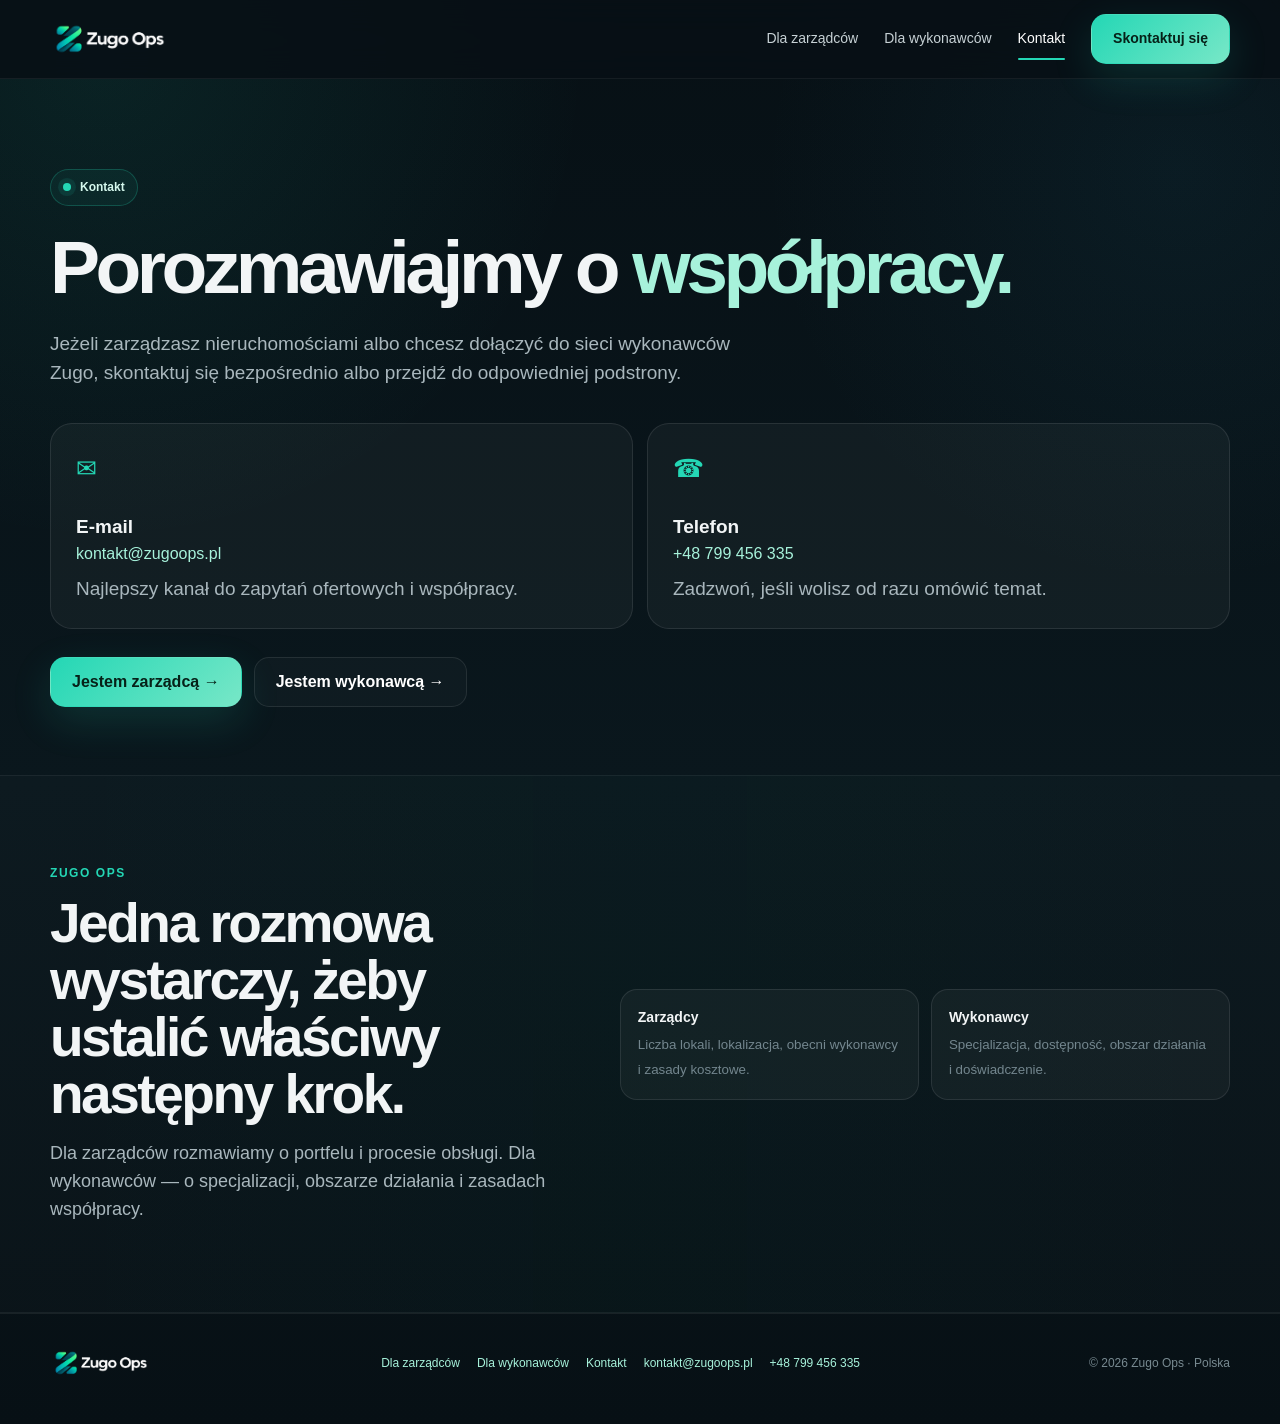
==== kontakt/index.html @ 2ab91151 "zmiana finalna yes" ====
<!doctype html><html lang="pl"><head><meta charset="utf-8"><meta name="viewport" content="width=device-width,initial-scale=1">
<title>Kontakt — Zugo Ops</title><meta name="description" content="Skontaktuj się z Zugo Ops: kontakt@zugoops.pl, +48 799 456 335."><meta name="theme-color" content="#071015"><link rel="canonical" href="https://zugoops.pl/kontakt/"><link rel="stylesheet" href="/styles.css"><link rel="icon" type="image/png" sizes="64x64" href="/favicon-64.png"><link rel="apple-touch-icon" href="/favicon.png"></head><body><nav class="nav"><div class="wrap navin"><a href="/"><img class="logo" src="/zugo-logo.png" alt="Zugo Ops"></a><div class="links"><a class="" href="/zarzadcy/">Dla zarządców</a><a class="" href="/wykonawcy/">Dla wykonawców</a><a class="active" href="/kontakt/">Kontakt</a><a class="btn primary" href="/kontakt/">Skontaktuj się</a></div></div></nav>
<header class="hero"><div class="wrap"><div class="eyebrow">Kontakt</div><h1>Porozmawiajmy o <span class="accent">współpracy.</span></h1><p>Jeżeli zarządzasz nieruchomościami albo chcesz dołączyć do sieci wykonawców Zugo, skontaktuj się bezpośrednio albo przejdź do odpowiedniej podstrony.</p><div class="contactCards"><div class="contactCard"><div class="icon">✉</div><b>E-mail</b><a href="mailto:kontakt@zugoops.pl">kontakt@zugoops.pl</a><p>Najlepszy kanał do zapytań ofertowych i współpracy.</p></div><div class="contactCard"><div class="icon">☎</div><b>Telefon</b><a href="tel:+48799456335">+48 799 456 335</a><p>Zadzwoń, jeśli wolisz od razu omówić temat.</p></div></div><div class="actions"><a class="btn primary" href="/zarzadcy/">Jestem zarządcą →</a><a class="btn secondary" href="/wykonawcy/">Jestem wykonawcą →</a></div></div></header>
<section class="band"><div class="wrap promise"><div><div class="kicker">Zugo Ops</div><h2>Jedna rozmowa wystarczy, żeby ustalić właściwy następny krok.</h2><p class="lead">Dla zarządców rozmawiamy o portfelu i procesie obsługi. Dla wykonawców — o specjalizacji, obszarze działania i zasadach współpracy.</p></div><div class="promiseGrid"><div class="promiseItem"><b>Zarządcy</b><small>Liczba lokali, lokalizacja, obecni wykonawcy i zasady kosztowe.</small></div><div class="promiseItem"><b>Wykonawcy</b><small>Specjalizacja, dostępność, obszar działania i doświadczenie.</small></div></div></div></section>
<footer><div class="wrap foot"><img class="footLogo" src="/zugo-logo.png" alt="Zugo Ops"><div class="footlinks"><a href="/zarzadcy/">Dla zarządców</a><a href="/wykonawcy/">Dla wykonawców</a><a href="/kontakt/">Kontakt</a><a href="mailto:kontakt@zugoops.pl">kontakt@zugoops.pl</a><a href="tel:+48799456335">+48 799 456 335</a></div><span>© 2026 Zugo Ops · Polska</span></div></footer></body></html>
---- styles.css ----
:root{
  --bg:#071015;--bg2:#0a171d;--surface:#0f222b;--surface2:#0b181e;
  --text:#f2f5f6;--muted:#a9b7bd;--dim:#73868e;
  --mint:#24d7b5;--mint2:#a7f2db;--red:#ff6b63;
  --line:rgba(255,255,255,.095);--lineMint:rgba(36,215,181,.24);
  --card:rgba(255,255,255,.038);--max:1180px;
}
*{box-sizing:border-box}html{scroll-behavior:smooth}body{margin:0;font-family:Inter,ui-sans-serif,-apple-system,BlinkMacSystemFont,"Segoe UI",sans-serif;background:
radial-gradient(circle at 8% 4%,rgba(36,215,181,.09),transparent 27%),
radial-gradient(circle at 92% 12%,rgba(35,118,148,.10),transparent 24%),
linear-gradient(180deg,var(--bg),var(--bg2) 55%,var(--bg));color:var(--text);line-height:1.55;-webkit-font-smoothing:antialiased}
a{color:inherit;text-decoration:none}img{max-width:100%;display:block}.wrap{width:min(calc(100% - 40px),var(--max));margin:auto}
.nav{position:sticky;top:0;z-index:50;border-bottom:1px solid rgba(255,255,255,.06);background:rgba(7,16,21,.86);backdrop-filter:blur(16px)}
.navin{height:78px;display:flex;align-items:center;justify-content:space-between;gap:24px}.logo{height:40px;width:auto}.links{display:flex;gap:26px;align-items:center;font-size:14px;color:#c7d1d5}.links a:hover,.links a.active{color:#fff}.links .active{position:relative}.links .active:after{content:"";position:absolute;left:0;right:0;bottom:-10px;height:2px;background:var(--mint);border-radius:2px}
.btn{display:inline-flex;align-items:center;justify-content:center;gap:8px;min-height:50px;padding:0 21px;border-radius:15px;border:1px solid transparent;font-weight:800;transition:.18s ease}.btn:hover{transform:translateY(-1px)}.primary{background:linear-gradient(135deg,var(--mint),#77e7c7);color:#062118;box-shadow:0 14px 40px rgba(36,215,181,.15)}.secondary{background:rgba(255,255,255,.025);border-color:var(--line);color:#fff}
.hero{padding:90px 0 68px}.heroGrid{display:grid;grid-template-columns:1.02fr .98fr;gap:58px;align-items:center}
.eyebrow{display:inline-flex;align-items:center;gap:9px;padding:8px 12px;border:1px solid var(--lineMint);background:rgba(36,215,181,.055);border-radius:999px;color:#d4f7ec;font-size:12px;font-weight:850;margin-bottom:24px}.eyebrow:before{content:"";width:8px;height:8px;border-radius:50%;background:var(--mint);box-shadow:0 0 0 5px rgba(36,215,181,.10)}
h1{font-size:clamp(48px,6vw,75px);line-height:.99;letter-spacing:-.06em;margin:0;font-weight:850}.accent{color:var(--mint2)}.hero p{font-size:19px;color:var(--muted);max-width:690px;margin:25px 0 0}.actions{display:flex;gap:12px;flex-wrap:wrap;margin-top:28px}.micro{display:flex;gap:18px;flex-wrap:wrap;margin-top:19px;font-size:12px;color:#84969d}.micro span:before{content:"✓";color:var(--mint);font-weight:900;margin-right:7px}
.heroVisual{position:relative;padding:14px;border:1px solid var(--lineMint);background:linear-gradient(180deg,rgba(36,215,181,.055),rgba(255,255,255,.02));border-radius:30px;box-shadow:0 30px 85px rgba(0,0,0,.28);overflow:hidden}.heroVisual img{width:100%;aspect-ratio:16/8.6;object-fit:cover;object-position:center;border-radius:21px}.heroVisual:before{content:"";position:absolute;inset:0;background:linear-gradient(90deg,rgba(7,16,21,.30),transparent 40%);pointer-events:none}
section{padding:88px 0}.kicker{text-transform:uppercase;letter-spacing:.13em;font-size:12px;font-weight:900;color:var(--mint);margin-bottom:12px}h2{font-size:clamp(36px,4.5vw,55px);line-height:1.04;letter-spacing:-.045em;margin:0;max-width:870px}.lead{font-size:18px;color:var(--muted);max-width:790px;margin:17px 0 0}
.strip{padding:0}.valueStrip{display:grid;grid-template-columns:repeat(4,1fr);gap:12px}.value{border:1px solid var(--line);background:var(--card);border-radius:18px;padding:18px}.value b{display:block;font-size:14px}.value small{color:var(--dim)}
.split{display:grid;grid-template-columns:1fr 1fr;gap:18px;margin-top:42px}.side{border:1px solid var(--line);background:var(--card);border-radius:25px;padding:29px;position:relative;overflow:hidden}.side.mint{border-color:var(--lineMint);background:linear-gradient(180deg,rgba(36,215,181,.07),rgba(255,255,255,.025))}.side:after{content:"";position:absolute;width:180px;height:180px;border:1px solid rgba(255,255,255,.035);border-radius:50%;right:-65px;bottom:-80px}.side h3{font-size:28px;line-height:1.08;letter-spacing:-.035em;margin:0 0 13px}.side p{color:var(--muted)}
.checks{display:grid;gap:11px;margin-top:22px;color:#d3dcdf}.checks div{display:flex;gap:10px}.checks div:before{content:"✓";color:var(--mint);font-weight:900}
.badges{display:flex;flex-wrap:wrap;gap:8px;margin-top:20px}.badge{font-size:11px;color:#b9c8cd;padding:7px 10px;border-radius:999px;border:1px solid var(--line);background:rgba(255,255,255,.025)}
.flow{display:grid;grid-template-columns:repeat(5,1fr);gap:12px;margin-top:42px}.step{border:1px solid var(--line);border-radius:20px;background:var(--card);padding:21px;min-height:185px;position:relative}.step:not(:last-child):after{content:"→";position:absolute;right:-19px;top:48%;z-index:2;color:var(--mint);font-size:18px}.num{width:35px;height:35px;border-radius:11px;display:grid;place-items:center;background:rgba(36,215,181,.09);border:1px solid rgba(36,215,181,.14);color:var(--mint);font-size:12px;font-weight:900}.step h3{font-size:17px;margin:27px 0 7px}.step p{font-size:13px;color:var(--muted);margin:0}
.band{border-top:1px solid rgba(255,255,255,.06);border-bottom:1px solid rgba(255,255,255,.06);background:linear-gradient(90deg,rgba(255,255,255,.012),rgba(36,215,181,.025),rgba(255,255,255,.012))}
.promise{display:grid;grid-template-columns:.92fr 1.08fr;gap:50px;align-items:center}.promiseGrid{display:grid;grid-template-columns:1fr 1fr;gap:12px}.promiseItem{border:1px solid var(--line);background:var(--card);padding:17px;border-radius:17px}.promiseItem b{display:block;font-size:14px;margin-bottom:4px}.promiseItem small{color:var(--dim)}
.ctaBox{border:1px solid var(--lineMint);border-radius:30px;background:radial-gradient(circle at 10% 0,rgba(36,215,181,.12),transparent 43%),var(--card);padding:44px}.ctaGrid{display:grid;grid-template-columns:.85fr 1.15fr;gap:45px;align-items:start}
.form{display:grid;grid-template-columns:1fr 1fr;gap:13px}.field{display:grid;gap:6px}.full{grid-column:1/-1}.field label{font-size:12px;font-weight:800;color:#cbd6da}.field input,.field select,.field textarea{width:100%;border:1px solid rgba(255,255,255,.11);background:#0b181e;color:var(--text);border-radius:13px;padding:13px 14px;font:inherit;outline:none}.field input,.field select{min-height:49px}.field textarea{min-height:108px;resize:vertical}.field input:focus,.field select:focus,.field textarea:focus{border-color:rgba(36,215,181,.55);box-shadow:0 0 0 3px rgba(36,215,181,.08)}.field input::placeholder,.field textarea::placeholder{color:#657a82}.hint{grid-column:1/-1;color:#70838b;font-size:10px}.formActions{grid-column:1/-1}.formActions button{cursor:pointer}
.contactCards{display:grid;grid-template-columns:1fr 1fr;gap:14px;margin-top:35px}.contactCard{border:1px solid var(--line);background:var(--card);border-radius:22px;padding:25px}.contactCard .icon{font-size:25px;color:var(--mint);margin-bottom:25px}.contactCard b{display:block;font-size:19px}.contactCard a{color:var(--mint2)}.contactCard p{color:var(--muted);margin:7px 0 0}
.faq{display:grid;gap:10px;margin-top:35px;max-width:900px}details{border:1px solid var(--line);border-radius:17px;background:var(--card);padding:18px 20px}summary{cursor:pointer;list-style:none;font-weight:800;display:flex;justify-content:space-between;gap:20px}summary::-webkit-details-marker{display:none}summary:after{content:"+";color:var(--mint);font-size:20px}details[open] summary:after{content:"−"}details p{color:var(--muted);margin:13px 0 0}
footer{border-top:1px solid rgba(255,255,255,.07);padding:32px 0 44px;color:#788a91;font-size:12px}.foot{display:flex;align-items:center;justify-content:space-between;gap:20px}.footLogo{height:34px}.footlinks{display:flex;gap:17px;flex-wrap:wrap}.foot a{color:#a7f2db}
@media(max-width:950px){.links>a:not(.btn){display:none}.heroGrid,.promise,.ctaGrid{grid-template-columns:1fr}.valueStrip{grid-template-columns:1fr 1fr}.flow{grid-template-columns:1fr 1fr}.step:after{display:none}}
@media(max-width:650px){.wrap{width:min(calc(100% - 28px),var(--max))}.navin{height:68px}.logo{height:34px}.nav .btn{min-height:42px;padding:0 13px;font-size:12px}.hero{padding-top:62px}h1{font-size:47px}.hero p,.lead{font-size:17px}section{padding:70px 0}.valueStrip,.split,.flow,.promiseGrid,.form,.contactCards{grid-template-columns:1fr}.full,.hint,.formActions{grid-column:1}.ctaBox{padding:29px 21px}.foot{flex-direction:column;align-items:flex-start}}
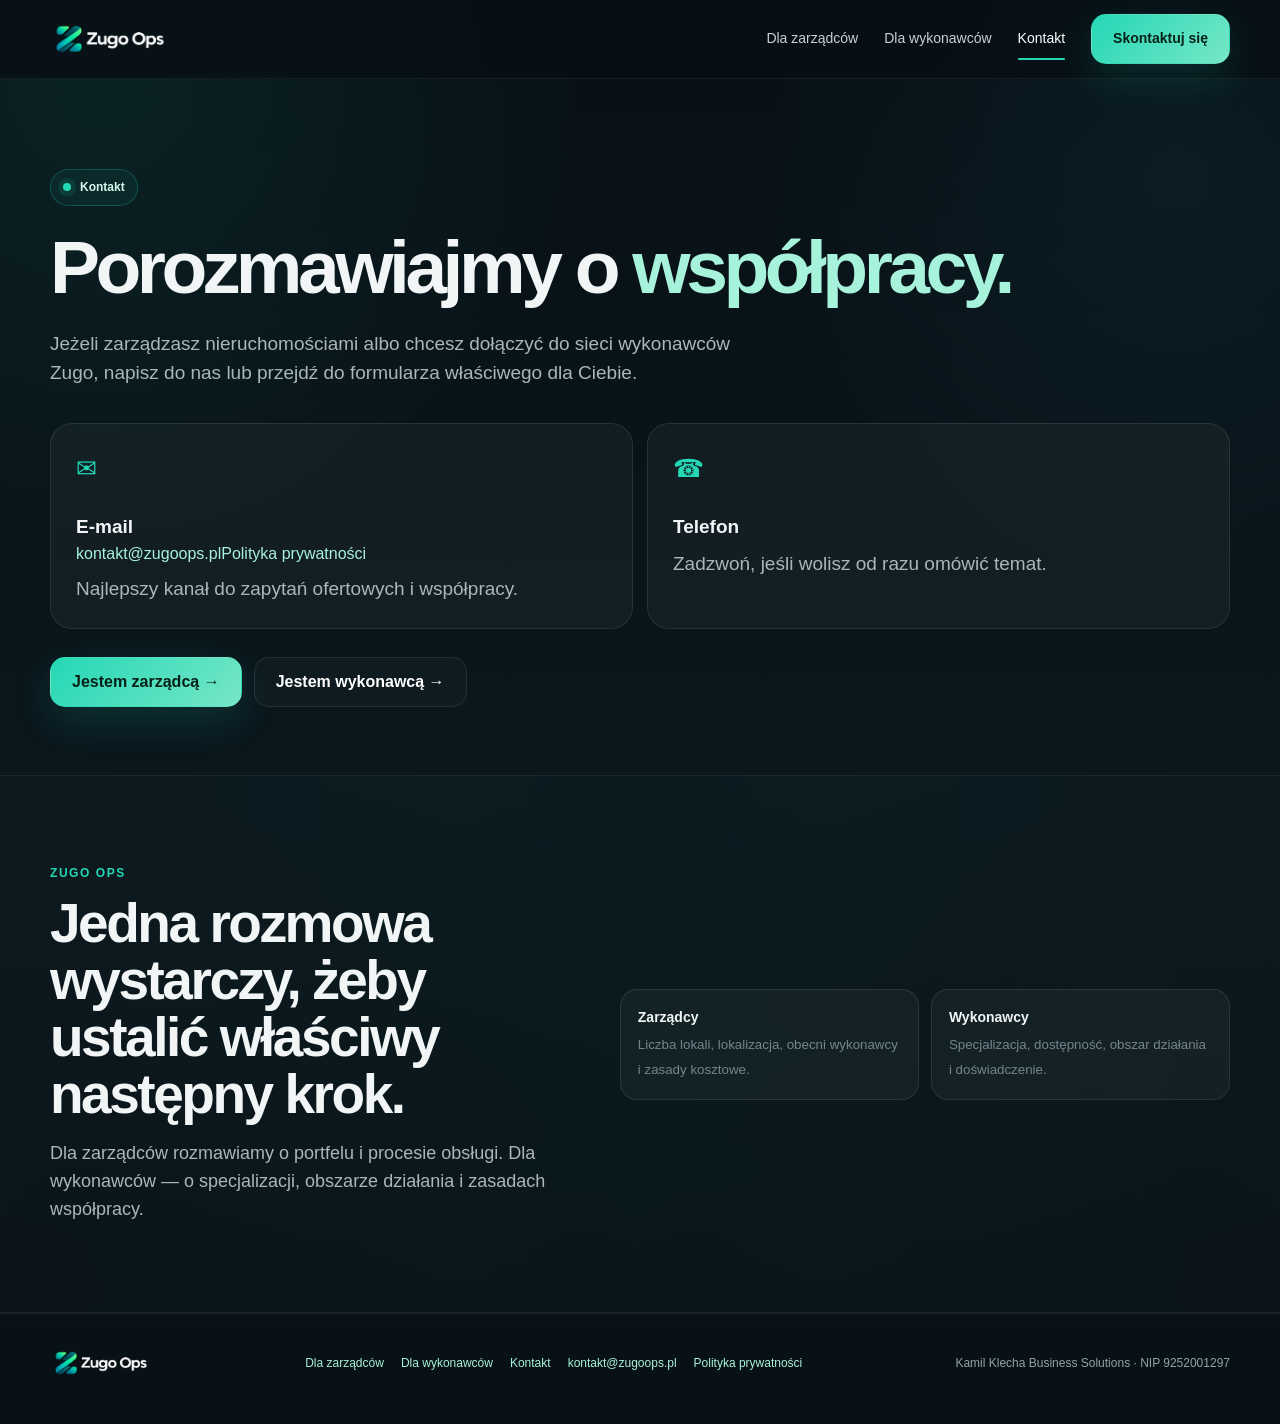
==== commit 24a3f8eb: "yeah" ====
--- a/kontakt/index.html
+++ b/kontakt/index.html
@@ -1,5 +1,5 @@
 <!doctype html><html lang="pl"><head><meta charset="utf-8"><meta name="viewport" content="width=device-width,initial-scale=1">
-<title>Kontakt — Zugo Ops</title><meta name="description" content="Skontaktuj się z Zugo Ops: kontakt@zugoops.pl, +48 799 456 335."><meta name="theme-color" content="#071015"><link rel="canonical" href="https://zugoops.pl/kontakt/"><link rel="stylesheet" href="/styles.css"><link rel="icon" type="image/png" sizes="64x64" href="/favicon-64.png"><link rel="apple-touch-icon" href="/favicon.png"></head><body><nav class="nav"><div class="wrap navin"><a href="/"><img class="logo" src="/zugo-logo.png" alt="Zugo Ops"></a><div class="links"><a class="" href="/zarzadcy/">Dla zarządców</a><a class="" href="/wykonawcy/">Dla wykonawców</a><a class="active" href="/kontakt/">Kontakt</a><a class="btn primary" href="/kontakt/">Skontaktuj się</a></div></div></nav>
-<header class="hero"><div class="wrap"><div class="eyebrow">Kontakt</div><h1>Porozmawiajmy o <span class="accent">współpracy.</span></h1><p>Jeżeli zarządzasz nieruchomościami albo chcesz dołączyć do sieci wykonawców Zugo, skontaktuj się bezpośrednio albo przejdź do odpowiedniej podstrony.</p><div class="contactCards"><div class="contactCard"><div class="icon">✉</div><b>E-mail</b><a href="mailto:kontakt@zugoops.pl">kontakt@zugoops.pl</a><p>Najlepszy kanał do zapytań ofertowych i współpracy.</p></div><div class="contactCard"><div class="icon">☎</div><b>Telefon</b><a href="tel:+48799456335">+48 799 456 335</a><p>Zadzwoń, jeśli wolisz od razu omówić temat.</p></div></div><div class="actions"><a class="btn primary" href="/zarzadcy/">Jestem zarządcą →</a><a class="btn secondary" href="/wykonawcy/">Jestem wykonawcą →</a></div></div></header>
+<title>Kontakt — Zugo Ops</title><meta name="description" content="Skontaktuj się z Zugo Ops: kontakt@zugoops.pl."><meta name="theme-color" content="#071015"><link rel="canonical" href="https://zugoops.pl/kontakt/"><link rel="stylesheet" href="/styles.css"><link rel="icon" type="image/png" sizes="64x64" href="/favicon-64.png"><link rel="apple-touch-icon" href="/favicon.png"></head><body><nav class="nav"><div class="wrap navin"><a href="/"><img class="logo" src="/zugo-logo.png" alt="Zugo Ops"></a><div class="links"><a class="" href="/zarzadcy/">Dla zarządców</a><a class="" href="/wykonawcy/">Dla wykonawców</a><a class="active" href="/kontakt/">Kontakt</a><a class="btn primary" href="/kontakt/">Skontaktuj się</a></div></div></nav>
+<header class="hero"><div class="wrap"><div class="eyebrow">Kontakt</div><h1>Porozmawiajmy o <span class="accent">współpracy.</span></h1><p>Jeżeli zarządzasz nieruchomościami albo chcesz dołączyć do sieci wykonawców Zugo, napisz do nas lub przejdź do formularza właściwego dla Ciebie.</p><div class="contactCards"><div class="contactCard"><div class="icon">✉</div><b>E-mail</b><a href="mailto:kontakt@zugoops.pl">kontakt@zugoops.pl</a><a href="/polityka-prywatnosci/">Polityka prywatności</a><p>Najlepszy kanał do zapytań ofertowych i współpracy.</p></div><div class="contactCard"><div class="icon">☎</div><b>Telefon</b><p>Zadzwoń, jeśli wolisz od razu omówić temat.</p></div></div><div class="actions"><a class="btn primary" href="/zarzadcy/">Jestem zarządcą →</a><a class="btn secondary" href="/wykonawcy/">Jestem wykonawcą →</a></div></div></header>
 <section class="band"><div class="wrap promise"><div><div class="kicker">Zugo Ops</div><h2>Jedna rozmowa wystarczy, żeby ustalić właściwy następny krok.</h2><p class="lead">Dla zarządców rozmawiamy o portfelu i procesie obsługi. Dla wykonawców — o specjalizacji, obszarze działania i zasadach współpracy.</p></div><div class="promiseGrid"><div class="promiseItem"><b>Zarządcy</b><small>Liczba lokali, lokalizacja, obecni wykonawcy i zasady kosztowe.</small></div><div class="promiseItem"><b>Wykonawcy</b><small>Specjalizacja, dostępność, obszar działania i doświadczenie.</small></div></div></div></section>
-<footer><div class="wrap foot"><img class="footLogo" src="/zugo-logo.png" alt="Zugo Ops"><div class="footlinks"><a href="/zarzadcy/">Dla zarządców</a><a href="/wykonawcy/">Dla wykonawców</a><a href="/kontakt/">Kontakt</a><a href="mailto:kontakt@zugoops.pl">kontakt@zugoops.pl</a><a href="tel:+48799456335">+48 799 456 335</a></div><span>© 2026 Zugo Ops · Polska</span></div></footer></body></html>+<footer><div class="wrap foot"><img class="footLogo" src="/zugo-logo.png" alt="Zugo Ops"><div class="footlinks"><a href="/zarzadcy/">Dla zarządców</a><a href="/wykonawcy/">Dla wykonawców</a><a href="/kontakt/">Kontakt</a><a href="mailto:kontakt@zugoops.pl">kontakt@zugoops.pl</a><a href="/polityka-prywatnosci/">Polityka prywatności</a></div><span class="companyLine">Kamil Klecha Business Solutions · NIP 9252001297</span></div></footer></body></html>
--- a/styles.css
+++ b/styles.css
@@ -33,3 +33,25 @@
 footer{border-top:1px solid rgba(255,255,255,.07);padding:32px 0 44px;color:#788a91;font-size:12px}.foot{display:flex;align-items:center;justify-content:space-between;gap:20px}.footLogo{height:34px}.footlinks{display:flex;gap:17px;flex-wrap:wrap}.foot a{color:#a7f2db}
 @media(max-width:950px){.links>a:not(.btn){display:none}.heroGrid,.promise,.ctaGrid{grid-template-columns:1fr}.valueStrip{grid-template-columns:1fr 1fr}.flow{grid-template-columns:1fr 1fr}.step:after{display:none}}
 @media(max-width:650px){.wrap{width:min(calc(100% - 28px),var(--max))}.navin{height:68px}.logo{height:34px}.nav .btn{min-height:42px;padding:0 13px;font-size:12px}.hero{padding-top:62px}h1{font-size:47px}.hero p,.lead{font-size:17px}section{padding:70px 0}.valueStrip,.split,.flow,.promiseGrid,.form,.contactCards{grid-template-columns:1fr}.full,.hint,.formActions{grid-column:1}.ctaBox{padding:29px 21px}.foot{flex-direction:column;align-items:flex-start}}
+
+
+/* Credibility V2 */
+.founderSection{padding-top:30px}
+.founderCard{display:grid;grid-template-columns:.72fr 1.28fr;gap:34px;align-items:center;border:1px solid var(--lineMint);background:radial-gradient(circle at 0 0,rgba(36,215,181,.11),transparent 42%),var(--card);border-radius:28px;padding:34px}
+.founderMark{min-height:250px;border-radius:22px;border:1px solid var(--line);background:linear-gradient(145deg,#0a181e,#102a31);display:grid;place-items:center;position:relative;overflow:hidden}
+.founderMark:before,.founderMark:after{content:"";position:absolute;border:1px solid rgba(36,215,181,.13);border-radius:50%}
+.founderMark:before{width:260px;height:260px}.founderMark:after{width:150px;height:150px}
+.founderInitial{width:88px;height:88px;border-radius:24px;background:linear-gradient(135deg,var(--mint),#71e6c7);display:grid;place-items:center;color:#05241b;font-size:34px;font-weight:950;position:relative;z-index:2;box-shadow:0 18px 45px rgba(36,215,181,.18)}
+.founderMeta{margin-top:22px}.founderMeta b{display:block;font-size:18px}.founderMeta small{color:var(--mint2)}
+.startGrid{display:grid;grid-template-columns:repeat(4,1fr);gap:13px;margin-top:40px}.startCard{padding:22px;border:1px solid var(--line);background:var(--card);border-radius:20px}.startCard .num{margin-bottom:28px}.startCard h3{font-size:17px;margin:0 0 7px}.startCard p{font-size:13px;color:var(--muted);margin:0}
+.deliverables{display:grid;grid-template-columns:repeat(2,1fr);gap:12px;margin-top:32px}.deliverable{padding:18px;border-radius:17px;border:1px solid var(--line);background:var(--card);display:flex;gap:13px}.deliverableIcon{flex:0 0 38px;height:38px;border-radius:11px;background:rgba(36,215,181,.09);border:1px solid rgba(36,215,181,.15);display:grid;place-items:center;color:var(--mint);font-weight:900}.deliverable b{display:block;font-size:14px}.deliverable small{color:var(--dim)}
+.ticketDemo{border:1px solid var(--lineMint);background:linear-gradient(180deg,rgba(36,215,181,.055),rgba(255,255,255,.02));border-radius:26px;padding:25px;box-shadow:0 28px 70px rgba(0,0,0,.22)}
+.ticketTop{display:flex;justify-content:space-between;gap:18px;align-items:flex-start;padding-bottom:17px;border-bottom:1px solid var(--line)}
+.ticketTop small{color:var(--dim)}.ticketTop b{font-size:18px}.ticketStatus{font-size:11px;padding:7px 10px;border-radius:999px;border:1px solid var(--lineMint);background:rgba(36,215,181,.08);color:var(--mint2);font-weight:850}
+.timeline{display:grid;gap:12px;margin-top:19px}.timelineRow{display:grid;grid-template-columns:30px 1fr auto;gap:10px;align-items:center;font-size:13px}.timelineIcon{width:30px;height:30px;border-radius:9px;display:grid;place-items:center;background:rgba(36,215,181,.09);color:var(--mint);font-weight:900}.timelineTime{color:var(--dim);font-size:11px}
+.ticketMetrics{display:grid;grid-template-columns:repeat(3,1fr);gap:9px;padding-top:17px;margin-top:18px;border-top:1px solid var(--line)}.ticketMetric{padding:12px;background:rgba(255,255,255,.03);border-radius:12px}.ticketMetric small{display:block;color:var(--dim);font-size:10px}.ticketMetric b{font-size:12px}
+.legalNotice{font-size:11px;color:var(--dim);margin-top:8px}.legalNotice a{color:var(--mint2);text-decoration:underline;text-underline-offset:2px}
+.legalPage{max-width:900px}.legalPage h2{font-size:28px;margin:38px 0 13px}.legalPage h3{font-size:18px;margin:28px 0 8px}.legalPage p,.legalPage li{color:var(--muted)}.legalPage ul{padding-left:20px}.legalPage strong{color:var(--text)}
+.companyLine{color:#91a3aa}
+@media(max-width:900px){.founderCard{grid-template-columns:1fr}.startGrid{grid-template-columns:1fr 1fr}}
+@media(max-width:650px){.founderCard{padding:24px}.startGrid,.deliverables,.ticketMetrics{grid-template-columns:1fr}}
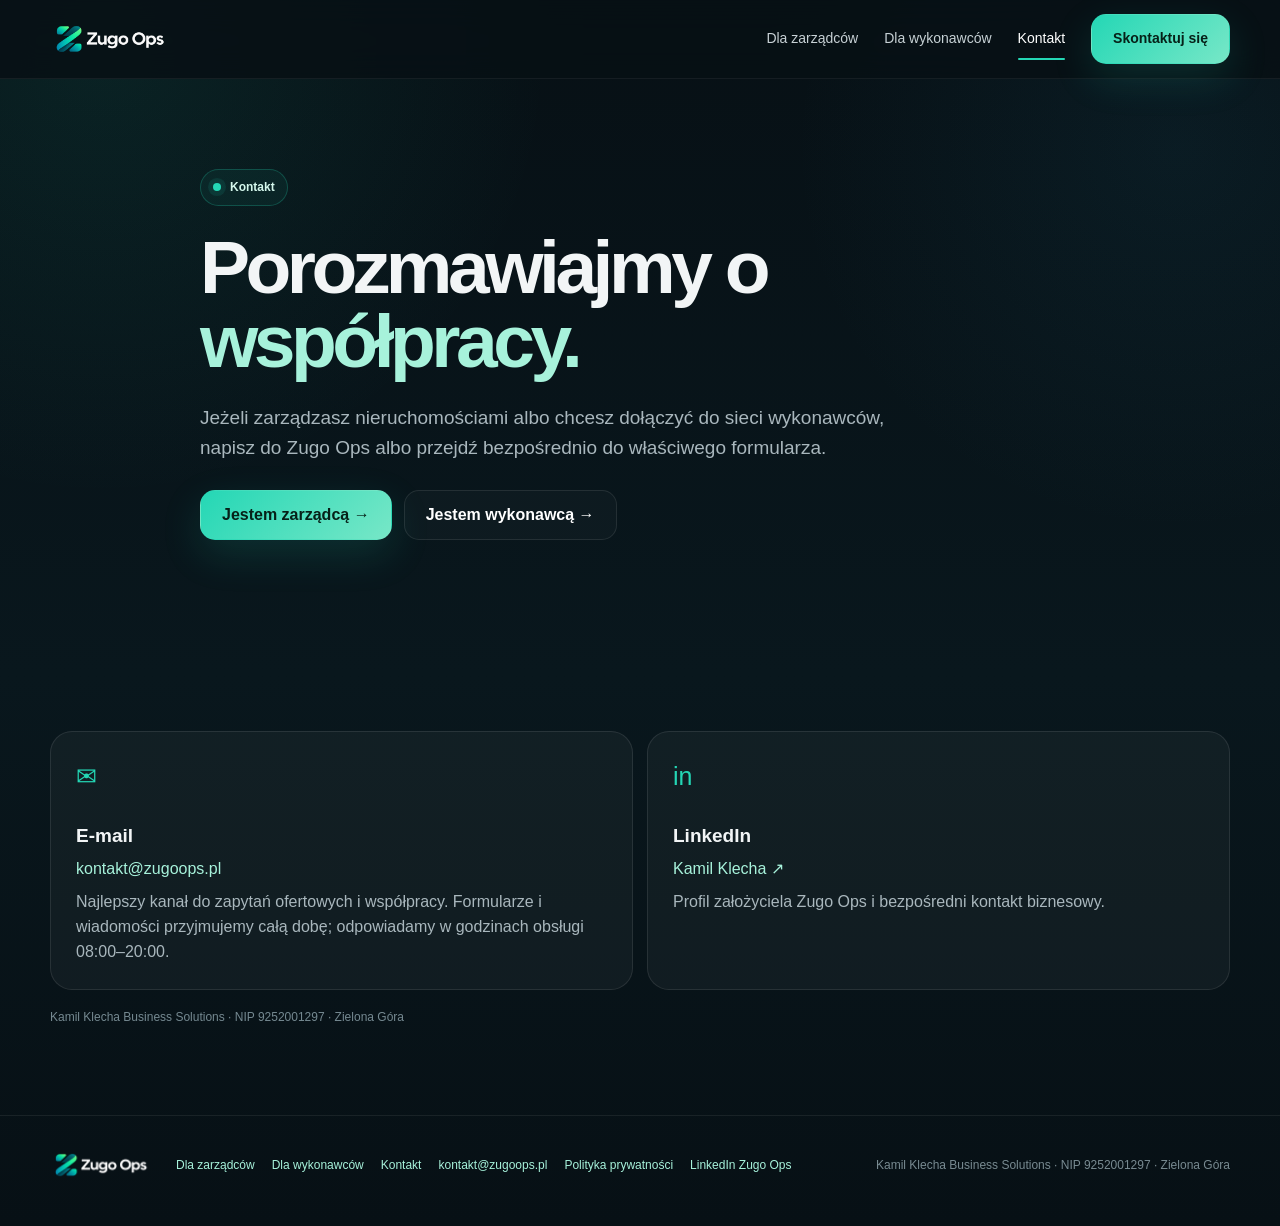
==== commit f0e11c83: "yes" ====
--- a/kontakt/index.html
+++ b/kontakt/index.html
@@ -1,5 +1,64 @@
-<!doctype html><html lang="pl"><head><meta charset="utf-8"><meta name="viewport" content="width=device-width,initial-scale=1">
-<title>Kontakt — Zugo Ops</title><meta name="description" content="Skontaktuj się z Zugo Ops: kontakt@zugoops.pl."><meta name="theme-color" content="#071015"><link rel="canonical" href="https://zugoops.pl/kontakt/"><link rel="stylesheet" href="/styles.css"><link rel="icon" type="image/png" sizes="64x64" href="/favicon-64.png"><link rel="apple-touch-icon" href="/favicon.png"></head><body><nav class="nav"><div class="wrap navin"><a href="/"><img class="logo" src="/zugo-logo.png" alt="Zugo Ops"></a><div class="links"><a class="" href="/zarzadcy/">Dla zarządców</a><a class="" href="/wykonawcy/">Dla wykonawców</a><a class="active" href="/kontakt/">Kontakt</a><a class="btn primary" href="/kontakt/">Skontaktuj się</a></div></div></nav>
-<header class="hero"><div class="wrap"><div class="eyebrow">Kontakt</div><h1>Porozmawiajmy o <span class="accent">współpracy.</span></h1><p>Jeżeli zarządzasz nieruchomościami albo chcesz dołączyć do sieci wykonawców Zugo, napisz do nas lub przejdź do formularza właściwego dla Ciebie.</p><div class="contactCards"><div class="contactCard"><div class="icon">✉</div><b>E-mail</b><a href="mailto:kontakt@zugoops.pl">kontakt@zugoops.pl</a><a href="/polityka-prywatnosci/">Polityka prywatności</a><p>Najlepszy kanał do zapytań ofertowych i współpracy.</p></div><div class="contactCard"><div class="icon">☎</div><b>Telefon</b><p>Zadzwoń, jeśli wolisz od razu omówić temat.</p></div></div><div class="actions"><a class="btn primary" href="/zarzadcy/">Jestem zarządcą →</a><a class="btn secondary" href="/wykonawcy/">Jestem wykonawcą →</a></div></div></header>
-<section class="band"><div class="wrap promise"><div><div class="kicker">Zugo Ops</div><h2>Jedna rozmowa wystarczy, żeby ustalić właściwy następny krok.</h2><p class="lead">Dla zarządców rozmawiamy o portfelu i procesie obsługi. Dla wykonawców — o specjalizacji, obszarze działania i zasadach współpracy.</p></div><div class="promiseGrid"><div class="promiseItem"><b>Zarządcy</b><small>Liczba lokali, lokalizacja, obecni wykonawcy i zasady kosztowe.</small></div><div class="promiseItem"><b>Wykonawcy</b><small>Specjalizacja, dostępność, obszar działania i doświadczenie.</small></div></div></div></section>
-<footer><div class="wrap foot"><img class="footLogo" src="/zugo-logo.png" alt="Zugo Ops"><div class="footlinks"><a href="/zarzadcy/">Dla zarządców</a><a href="/wykonawcy/">Dla wykonawców</a><a href="/kontakt/">Kontakt</a><a href="mailto:kontakt@zugoops.pl">kontakt@zugoops.pl</a><a href="/polityka-prywatnosci/">Polityka prywatności</a></div><span class="companyLine">Kamil Klecha Business Solutions · NIP 9252001297</span></div></footer></body></html>+<!doctype html><html lang="pl"><head>
+<meta charset="utf-8">
+<meta name="viewport" content="width=device-width,initial-scale=1">
+<title>Kontakt — Zugo Ops</title>
+<meta name="description" content="Skontaktuj się z Zugo Ops w sprawie obsługi technicznej portfela mieszkań lub współpracy jako wykonawca.">
+<meta name="theme-color" content="#071015">
+<meta name="robots" content="index,follow,max-image-preview:large">
+<link rel="canonical" href="https://zugoops.pl/kontakt/">
+<link rel="stylesheet" href="/styles.css">
+<link rel="icon" type="image/png" sizes="64x64" href="/favicon-64.png">
+<link rel="apple-touch-icon" href="/favicon.png">
+<meta property="og:type" content="website">
+<meta property="og:site_name" content="Zugo Ops">
+<meta property="og:locale" content="pl_PL">
+<meta property="og:title" content="Kontakt — Zugo Ops">
+<meta property="og:description" content="Skontaktuj się z Zugo Ops w sprawie obsługi technicznej portfela mieszkań lub współpracy jako wykonawca.">
+<meta property="og:url" content="https://zugoops.pl/kontakt/">
+<meta property="og:image" content="https://zugoops.pl/og-image.png">
+<meta property="og:image:width" content="1200">
+<meta property="og:image:height" content="630">
+<meta name="twitter:card" content="summary_large_image">
+<meta name="twitter:title" content="Kontakt — Zugo Ops">
+<meta name="twitter:description" content="Skontaktuj się z Zugo Ops w sprawie obsługi technicznej portfela mieszkań lub współpracy jako wykonawca.">
+<meta name="twitter:image" content="https://zugoops.pl/og-image.png">
+<script type="application/ld+json">{"@context": "https://schema.org", "@type": "ProfessionalService", "@id": "https://zugoops.pl/#organization", "name": "Zugo Ops", "legalName": "Kamil Klecha Business Solutions", "url": "https://zugoops.pl/", "logo": "https://zugoops.pl/zugo-logo.png", "image": "https://zugoops.pl/og-image.png", "email": "kontakt@zugoops.pl", "taxID": "9252001297", "areaServed": {"@type": "AdministrativeArea", "name": "Zielona Góra i uzgodnione lokalizacje w Polsce"}, "address": {"@type": "PostalAddress", "addressLocality": "Zielona Góra", "addressCountry": "PL"}, "founder": {"@type": "Person", "name": "Kamil Klecha", "url": "https://www.linkedin.com/in/kamil-klecha/"}, "sameAs": ["https://www.linkedin.com/company/zugoapp"]}</script>
+<script defer src="/site.js"></script>
+</head><body><nav class="nav">
+<div class="wrap navin">
+<a class="brand" href="/" aria-label="Zugo Ops — strona główna">
+<img class="logo" src="/zugo-logo.png" width="210" height="70" alt="Zugo Ops">
+</a>
+<div class="links"><a class="" href="/zarzadcy/">Dla zarządców</a><a class="" href="/wykonawcy/">Dla wykonawców</a><a class="active" href="/kontakt/">Kontakt</a><a class="btn primary" href="/kontakt/">Skontaktuj się</a></div>
+<button class="menuToggle" type="button" aria-expanded="false" aria-controls="mobileMenu" aria-label="Otwórz menu">
+<span></span><span></span><span></span>
+</button>
+</div>
+<div class="mobileMenu" id="mobileMenu"><a href="/zarzadcy/">Dla zarządców</a><a href="/wykonawcy/">Dla wykonawców</a><a href="/kontakt/">Kontakt</a><a class="btn primary" href="/kontakt/">Skontaktuj się</a></div>
+</nav>
+<header class="hero"><div class="wrap heroTextOnly">
+<div class="eyebrow">Kontakt</div><h1>Porozmawiajmy o <span class="accent">współpracy.</span></h1>
+<p>Jeżeli zarządzasz nieruchomościami albo chcesz dołączyć do sieci wykonawców, napisz do Zugo Ops albo przejdź bezpośrednio do właściwego formularza.</p>
+<div class="actions"><a class="btn primary" href="/zarzadcy/#formularz">Jestem zarządcą →</a><a class="btn secondary" href="/wykonawcy/#formularz">Jestem wykonawcą →</a></div>
+</div></header>
+
+<section><div class="wrap"><div class="contactGrid">
+<div class="contactCard"><div class="icon">✉</div><b>E-mail</b><a href="mailto:kontakt@zugoops.pl">kontakt@zugoops.pl</a><p>Najlepszy kanał do zapytań ofertowych i współpracy. Formularze i wiadomości przyjmujemy całą dobę; odpowiadamy w godzinach obsługi 08:00–20:00.</p></div>
+<div class="contactCard"><div class="icon">in</div><b>LinkedIn</b><a href="https://www.linkedin.com/in/kamil-klecha/" target="_blank" rel="noopener">Kamil Klecha ↗</a><p>Profil założyciela Zugo Ops i bezpośredni kontakt biznesowy.</p></div>
+</div>
+<div style="margin-top:18px;color:var(--dim);font-size:12px">Kamil Klecha Business Solutions · NIP 9252001297 · Zielona Góra</div>
+</div></section>
+<footer>
+<div class="wrap foot">
+<img class="footLogo" src="/zugo-logo.png" width="168" height="56" alt="Zugo Ops">
+<div class="footlinks">
+<a href="/zarzadcy/">Dla zarządców</a>
+<a href="/wykonawcy/">Dla wykonawców</a>
+<a href="/kontakt/">Kontakt</a>
+<a href="mailto:kontakt@zugoops.pl">kontakt@zugoops.pl</a>
+<a href="/polityka-prywatnosci/">Polityka prywatności</a>
+<a href="https://www.linkedin.com/company/zugoapp" target="_blank" rel="noopener">LinkedIn Zugo Ops</a>
+</div>
+<div class="companyLine">Kamil Klecha Business Solutions · NIP 9252001297 · Zielona Góra</div>
+</div>
+</footer></body></html>
--- a/styles.css
+++ b/styles.css
@@ -1,57 +1,68 @@
 
 :root{
-  --bg:#071015;--bg2:#0a171d;--surface:#0f222b;--surface2:#0b181e;
-  --text:#f2f5f6;--muted:#a9b7bd;--dim:#73868e;
-  --mint:#24d7b5;--mint2:#a7f2db;--red:#ff6b63;
-  --line:rgba(255,255,255,.095);--lineMint:rgba(36,215,181,.24);
-  --card:rgba(255,255,255,.038);--max:1180px;
+ --bg:#071015;--bg2:#09171d;--surface:#0f222b;--surface2:#0b181e;
+ --text:#f2f5f6;--muted:#a9b7bd;--dim:#758991;--mint:#24d7b5;--mint2:#a7f2db;
+ --red:#ff6b63;--amber:#ffcb66;--line:rgba(255,255,255,.095);--lineMint:rgba(36,215,181,.24);
+ --card:rgba(255,255,255,.038);--max:1180px;
 }
-*{box-sizing:border-box}html{scroll-behavior:smooth}body{margin:0;font-family:Inter,ui-sans-serif,-apple-system,BlinkMacSystemFont,"Segoe UI",sans-serif;background:
-radial-gradient(circle at 8% 4%,rgba(36,215,181,.09),transparent 27%),
-radial-gradient(circle at 92% 12%,rgba(35,118,148,.10),transparent 24%),
-linear-gradient(180deg,var(--bg),var(--bg2) 55%,var(--bg));color:var(--text);line-height:1.55;-webkit-font-smoothing:antialiased}
-a{color:inherit;text-decoration:none}img{max-width:100%;display:block}.wrap{width:min(calc(100% - 40px),var(--max));margin:auto}
-.nav{position:sticky;top:0;z-index:50;border-bottom:1px solid rgba(255,255,255,.06);background:rgba(7,16,21,.86);backdrop-filter:blur(16px)}
-.navin{height:78px;display:flex;align-items:center;justify-content:space-between;gap:24px}.logo{height:40px;width:auto}.links{display:flex;gap:26px;align-items:center;font-size:14px;color:#c7d1d5}.links a:hover,.links a.active{color:#fff}.links .active{position:relative}.links .active:after{content:"";position:absolute;left:0;right:0;bottom:-10px;height:2px;background:var(--mint);border-radius:2px}
-.btn{display:inline-flex;align-items:center;justify-content:center;gap:8px;min-height:50px;padding:0 21px;border-radius:15px;border:1px solid transparent;font-weight:800;transition:.18s ease}.btn:hover{transform:translateY(-1px)}.primary{background:linear-gradient(135deg,var(--mint),#77e7c7);color:#062118;box-shadow:0 14px 40px rgba(36,215,181,.15)}.secondary{background:rgba(255,255,255,.025);border-color:var(--line);color:#fff}
-.hero{padding:90px 0 68px}.heroGrid{display:grid;grid-template-columns:1.02fr .98fr;gap:58px;align-items:center}
+*{box-sizing:border-box}html{scroll-behavior:smooth}body{margin:0;font-family:Inter,ui-sans-serif,-apple-system,BlinkMacSystemFont,"Segoe UI",sans-serif;background:radial-gradient(circle at 8% 4%,rgba(36,215,181,.09),transparent 27%),radial-gradient(circle at 92% 12%,rgba(35,118,148,.10),transparent 24%),linear-gradient(180deg,var(--bg),var(--bg2) 55%,var(--bg));color:var(--text);line-height:1.55;-webkit-font-smoothing:antialiased}
+a{color:inherit;text-decoration:none}img{display:block;max-width:100%}.wrap{width:min(calc(100% - 40px),var(--max));margin:auto}
+.nav{position:sticky;top:0;z-index:80;border-bottom:1px solid rgba(255,255,255,.06);background:rgba(7,16,21,.88);backdrop-filter:blur(16px)}
+.navin{height:78px;display:flex;align-items:center;justify-content:space-between;gap:24px}.brand{display:flex;align-items:center}.logo{height:40px;width:auto}.links{display:flex;gap:26px;align-items:center;font-size:14px;color:#c7d1d5}.links a:hover,.links a.active{color:#fff}.links a.active{position:relative}.links a.active:after{content:"";position:absolute;left:0;right:0;bottom:-10px;height:2px;background:var(--mint);border-radius:2px}
+.menuToggle{display:none;width:44px;height:44px;border:1px solid var(--line);border-radius:13px;background:rgba(255,255,255,.035);padding:10px;cursor:pointer}.menuToggle span{display:block;height:2px;background:#fff;margin:5px 0;border-radius:2px}.mobileMenu{display:none}
+.btn{display:inline-flex;align-items:center;justify-content:center;gap:8px;min-height:50px;padding:0 21px;border-radius:15px;border:1px solid transparent;font-weight:800;transition:.18s ease;cursor:pointer}.btn:hover{transform:translateY(-1px)}.primary{background:linear-gradient(135deg,var(--mint),#77e7c7);color:#062118;box-shadow:0 14px 40px rgba(36,215,181,.15)}.secondary{background:rgba(255,255,255,.025);border-color:var(--line);color:#fff}.textLink{color:var(--mint2);text-decoration:underline;text-underline-offset:3px}
+.hero{padding:90px 0 68px}.heroGrid{display:grid;grid-template-columns:1.02fr .98fr;gap:58px;align-items:center}.heroTextOnly{max-width:880px}
 .eyebrow{display:inline-flex;align-items:center;gap:9px;padding:8px 12px;border:1px solid var(--lineMint);background:rgba(36,215,181,.055);border-radius:999px;color:#d4f7ec;font-size:12px;font-weight:850;margin-bottom:24px}.eyebrow:before{content:"";width:8px;height:8px;border-radius:50%;background:var(--mint);box-shadow:0 0 0 5px rgba(36,215,181,.10)}
-h1{font-size:clamp(48px,6vw,75px);line-height:.99;letter-spacing:-.06em;margin:0;font-weight:850}.accent{color:var(--mint2)}.hero p{font-size:19px;color:var(--muted);max-width:690px;margin:25px 0 0}.actions{display:flex;gap:12px;flex-wrap:wrap;margin-top:28px}.micro{display:flex;gap:18px;flex-wrap:wrap;margin-top:19px;font-size:12px;color:#84969d}.micro span:before{content:"✓";color:var(--mint);font-weight:900;margin-right:7px}
-.heroVisual{position:relative;padding:14px;border:1px solid var(--lineMint);background:linear-gradient(180deg,rgba(36,215,181,.055),rgba(255,255,255,.02));border-radius:30px;box-shadow:0 30px 85px rgba(0,0,0,.28);overflow:hidden}.heroVisual img{width:100%;aspect-ratio:16/8.6;object-fit:cover;object-position:center;border-radius:21px}.heroVisual:before{content:"";position:absolute;inset:0;background:linear-gradient(90deg,rgba(7,16,21,.30),transparent 40%);pointer-events:none}
-section{padding:88px 0}.kicker{text-transform:uppercase;letter-spacing:.13em;font-size:12px;font-weight:900;color:var(--mint);margin-bottom:12px}h2{font-size:clamp(36px,4.5vw,55px);line-height:1.04;letter-spacing:-.045em;margin:0;max-width:870px}.lead{font-size:18px;color:var(--muted);max-width:790px;margin:17px 0 0}
-.strip{padding:0}.valueStrip{display:grid;grid-template-columns:repeat(4,1fr);gap:12px}.value{border:1px solid var(--line);background:var(--card);border-radius:18px;padding:18px}.value b{display:block;font-size:14px}.value small{color:var(--dim)}
-.split{display:grid;grid-template-columns:1fr 1fr;gap:18px;margin-top:42px}.side{border:1px solid var(--line);background:var(--card);border-radius:25px;padding:29px;position:relative;overflow:hidden}.side.mint{border-color:var(--lineMint);background:linear-gradient(180deg,rgba(36,215,181,.07),rgba(255,255,255,.025))}.side:after{content:"";position:absolute;width:180px;height:180px;border:1px solid rgba(255,255,255,.035);border-radius:50%;right:-65px;bottom:-80px}.side h3{font-size:28px;line-height:1.08;letter-spacing:-.035em;margin:0 0 13px}.side p{color:var(--muted)}
-.checks{display:grid;gap:11px;margin-top:22px;color:#d3dcdf}.checks div{display:flex;gap:10px}.checks div:before{content:"✓";color:var(--mint);font-weight:900}
-.badges{display:flex;flex-wrap:wrap;gap:8px;margin-top:20px}.badge{font-size:11px;color:#b9c8cd;padding:7px 10px;border-radius:999px;border:1px solid var(--line);background:rgba(255,255,255,.025)}
+h1{font-size:clamp(48px,6vw,75px);line-height:.99;letter-spacing:-.06em;margin:0;font-weight:850}.accent{color:var(--mint2)}.hero p{font-size:19px;color:var(--muted);max-width:710px;margin:25px 0 0}.actions{display:flex;gap:12px;flex-wrap:wrap;margin-top:28px}.micro{display:flex;gap:18px;flex-wrap:wrap;margin-top:19px;font-size:12px;color:#84969d}.micro span:before{content:"✓";color:var(--mint);font-weight:900;margin-right:7px}
+.heroVisual{position:relative;padding:14px;border:1px solid var(--lineMint);background:linear-gradient(180deg,rgba(36,215,181,.055),rgba(255,255,255,.02));border-radius:30px;box-shadow:0 30px 85px rgba(0,0,0,.28);overflow:hidden}.heroVisual img{width:100%;height:auto;border-radius:21px}
+section{padding:88px 0}.strip{padding:0}.kicker{text-transform:uppercase;letter-spacing:.13em;font-size:12px;font-weight:900;color:var(--mint);margin-bottom:12px}h2{font-size:clamp(36px,4.5vw,55px);line-height:1.04;letter-spacing:-.045em;margin:0;max-width:900px}.lead{font-size:18px;color:var(--muted);max-width:810px;margin:17px 0 0}
+.valueStrip{display:grid;grid-template-columns:repeat(4,1fr);gap:12px}.value{border:1px solid var(--line);background:var(--card);border-radius:18px;padding:18px}.value b{display:block;font-size:14px}.value small{color:var(--dim)}
+.split{display:grid;grid-template-columns:1fr 1fr;gap:18px;margin-top:42px}.side{border:1px solid var(--line);background:var(--card);border-radius:25px;padding:29px;position:relative;overflow:hidden}.side.mint{border-color:var(--lineMint);background:linear-gradient(180deg,rgba(36,215,181,.07),rgba(255,255,255,.025))}.side h3{font-size:28px;line-height:1.08;letter-spacing:-.035em;margin:0 0 13px}.side p{color:var(--muted)}
+.checks{display:grid;gap:11px;margin-top:22px;color:#d3dcdf}.checks div{display:flex;gap:10px}.checks div:before{content:"✓";color:var(--mint);font-weight:900}.checks.red div:before{content:"×";color:var(--red)}
+.band{border-top:1px solid rgba(255,255,255,.06);border-bottom:1px solid rgba(255,255,255,.06);background:linear-gradient(90deg,rgba(255,255,255,.012),rgba(36,215,181,.025),rgba(255,255,255,.012))}
 .flow{display:grid;grid-template-columns:repeat(5,1fr);gap:12px;margin-top:42px}.step{border:1px solid var(--line);border-radius:20px;background:var(--card);padding:21px;min-height:185px;position:relative}.step:not(:last-child):after{content:"→";position:absolute;right:-19px;top:48%;z-index:2;color:var(--mint);font-size:18px}.num{width:35px;height:35px;border-radius:11px;display:grid;place-items:center;background:rgba(36,215,181,.09);border:1px solid rgba(36,215,181,.14);color:var(--mint);font-size:12px;font-weight:900}.step h3{font-size:17px;margin:27px 0 7px}.step p{font-size:13px;color:var(--muted);margin:0}
-.band{border-top:1px solid rgba(255,255,255,.06);border-bottom:1px solid rgba(255,255,255,.06);background:linear-gradient(90deg,rgba(255,255,255,.012),rgba(36,215,181,.025),rgba(255,255,255,.012))}
-.promise{display:grid;grid-template-columns:.92fr 1.08fr;gap:50px;align-items:center}.promiseGrid{display:grid;grid-template-columns:1fr 1fr;gap:12px}.promiseItem{border:1px solid var(--line);background:var(--card);padding:17px;border-radius:17px}.promiseItem b{display:block;font-size:14px;margin-bottom:4px}.promiseItem small{color:var(--dim)}
+.promise{display:grid;grid-template-columns:.92fr 1.08fr;gap:50px;align-items:start}.promiseGrid{display:grid;grid-template-columns:1fr 1fr;gap:12px}.promiseItem{border:1px solid var(--line);background:var(--card);padding:17px;border-radius:17px}.promiseItem b{display:block;font-size:14px;margin-bottom:4px}.promiseItem small{color:var(--dim)}
+.startGrid{display:grid;grid-template-columns:repeat(4,1fr);gap:13px;margin-top:40px}.startCard{padding:22px;border:1px solid var(--line);background:var(--card);border-radius:20px}.startCard .num{margin-bottom:28px}.startCard h3{font-size:17px;margin:0 0 7px}.startCard p{font-size:13px;color:var(--muted);margin:0}
+.founderCard{display:grid;grid-template-columns:.72fr 1.28fr;gap:34px;align-items:start;border:1px solid var(--lineMint);background:radial-gradient(circle at 0 0,rgba(36,215,181,.11),transparent 42%),var(--card);border-radius:28px;padding:34px}.founderFacts{display:grid;gap:12px}.founderFact{border:1px solid var(--line);background:rgba(255,255,255,.02);border-radius:17px;padding:18px}.founderFact b{display:block;font-size:14px}.founderFact small{color:var(--dim)}.founderMeta{margin-top:22px}.founderMeta b{display:block;font-size:18px}.founderMeta small{color:var(--mint2)}.founderLinks{display:flex;gap:10px;flex-wrap:wrap;margin-top:18px}
+.opsGrid{display:grid;grid-template-columns:repeat(3,1fr);gap:13px;margin-top:38px}.opsCard{border:1px solid var(--line);background:var(--card);border-radius:20px;padding:22px}.opsCard b{display:block;margin-bottom:7px}.opsCard p{margin:0;color:var(--muted);font-size:14px}.opsCard strong{color:var(--mint2)}
+.qaGrid{display:grid;grid-template-columns:repeat(2,1fr);gap:14px;margin-top:36px}.screen{border:1px solid var(--line);background:#08141a;border-radius:22px;overflow:hidden;box-shadow:0 18px 55px rgba(0,0,0,.22)}.screenBar{padding:12px 15px;border-bottom:1px solid var(--line);display:flex;justify-content:space-between;color:var(--dim);font-size:11px}.screenBody{padding:18px}.message{padding:13px 14px;border-radius:14px;background:#10242c;border:1px solid #1b3942;margin-bottom:10px;font-size:13px}.message b{color:#fff}.message.good{border-color:rgba(36,215,181,.25);background:rgba(36,215,181,.06)}.message.warn{border-color:rgba(255,203,102,.25);background:rgba(255,203,102,.05)}.screenNote{font-size:11px;color:var(--dim);margin-top:11px}
+.faq{display:grid;gap:10px;margin-top:35px;max-width:1000px}details{border:1px solid var(--line);border-radius:17px;background:var(--card);padding:18px 20px}summary{cursor:pointer;list-style:none;font-weight:800;display:flex;justify-content:space-between;gap:20px}summary::-webkit-details-marker{display:none}summary:after{content:"+";color:var(--mint);font-size:20px}details[open] summary:after{content:"−"}details p{color:var(--muted);margin:13px 0 0}
 .ctaBox{border:1px solid var(--lineMint);border-radius:30px;background:radial-gradient(circle at 10% 0,rgba(36,215,181,.12),transparent 43%),var(--card);padding:44px}.ctaGrid{display:grid;grid-template-columns:.85fr 1.15fr;gap:45px;align-items:start}
-.form{display:grid;grid-template-columns:1fr 1fr;gap:13px}.field{display:grid;gap:6px}.full{grid-column:1/-1}.field label{font-size:12px;font-weight:800;color:#cbd6da}.field input,.field select,.field textarea{width:100%;border:1px solid rgba(255,255,255,.11);background:#0b181e;color:var(--text);border-radius:13px;padding:13px 14px;font:inherit;outline:none}.field input,.field select{min-height:49px}.field textarea{min-height:108px;resize:vertical}.field input:focus,.field select:focus,.field textarea:focus{border-color:rgba(36,215,181,.55);box-shadow:0 0 0 3px rgba(36,215,181,.08)}.field input::placeholder,.field textarea::placeholder{color:#657a82}.hint{grid-column:1/-1;color:#70838b;font-size:10px}.formActions{grid-column:1/-1}.formActions button{cursor:pointer}
-.contactCards{display:grid;grid-template-columns:1fr 1fr;gap:14px;margin-top:35px}.contactCard{border:1px solid var(--line);background:var(--card);border-radius:22px;padding:25px}.contactCard .icon{font-size:25px;color:var(--mint);margin-bottom:25px}.contactCard b{display:block;font-size:19px}.contactCard a{color:var(--mint2)}.contactCard p{color:var(--muted);margin:7px 0 0}
-.faq{display:grid;gap:10px;margin-top:35px;max-width:900px}details{border:1px solid var(--line);border-radius:17px;background:var(--card);padding:18px 20px}summary{cursor:pointer;list-style:none;font-weight:800;display:flex;justify-content:space-between;gap:20px}summary::-webkit-details-marker{display:none}summary:after{content:"+";color:var(--mint);font-size:20px}details[open] summary:after{content:"−"}details p{color:var(--muted);margin:13px 0 0}
-footer{border-top:1px solid rgba(255,255,255,.07);padding:32px 0 44px;color:#788a91;font-size:12px}.foot{display:flex;align-items:center;justify-content:space-between;gap:20px}.footLogo{height:34px}.footlinks{display:flex;gap:17px;flex-wrap:wrap}.foot a{color:#a7f2db}
-@media(max-width:950px){.links>a:not(.btn){display:none}.heroGrid,.promise,.ctaGrid{grid-template-columns:1fr}.valueStrip{grid-template-columns:1fr 1fr}.flow{grid-template-columns:1fr 1fr}.step:after{display:none}}
-@media(max-width:650px){.wrap{width:min(calc(100% - 28px),var(--max))}.navin{height:68px}.logo{height:34px}.nav .btn{min-height:42px;padding:0 13px;font-size:12px}.hero{padding-top:62px}h1{font-size:47px}.hero p,.lead{font-size:17px}section{padding:70px 0}.valueStrip,.split,.flow,.promiseGrid,.form,.contactCards{grid-template-columns:1fr}.full,.hint,.formActions{grid-column:1}.ctaBox{padding:29px 21px}.foot{flex-direction:column;align-items:flex-start}}
+.form{display:grid;grid-template-columns:1fr 1fr;gap:13px}.field{display:grid;gap:6px}.full{grid-column:1/-1}.field label{font-size:12px;font-weight:800;color:#cbd6da}.field input,.field select,.field textarea{width:100%;border:1px solid rgba(255,255,255,.11);background:#0b181e;color:var(--text);border-radius:13px;padding:13px 14px;font:inherit;outline:none}.field input,.field select{min-height:49px}.field textarea{min-height:108px;resize:vertical}.field input:focus,.field select:focus,.field textarea:focus{border-color:rgba(36,215,181,.55);box-shadow:0 0 0 3px rgba(36,215,181,.08)}.field input::placeholder,.field textarea::placeholder{color:#657a82}.hint,.legalNotice{grid-column:1/-1;color:#70838b;font-size:11px}.legalNotice a{color:var(--mint2);text-decoration:underline;text-underline-offset:2px}.formActions{grid-column:1/-1;display:flex;align-items:center;gap:12px;flex-wrap:wrap}.formStatus{font-size:12px;color:var(--muted)}.formStatus.error{color:#ff9993}.formStatus.success{color:var(--mint2)}
+.contactGrid{display:grid;grid-template-columns:1fr 1fr;gap:14px;margin-top:35px}.contactCard{border:1px solid var(--line);background:var(--card);border-radius:22px;padding:25px}.contactCard .icon{font-size:25px;color:var(--mint);margin-bottom:25px}.contactCard b{display:block;font-size:19px}.contactCard a{display:inline-block;color:var(--mint2);margin-top:7px}.contactCard p{color:var(--muted);margin:8px 0 0}
+.legalPage{max-width:900px}.legalPage h2{font-size:28px;margin:38px 0 13px}.legalPage h3{font-size:18px;margin:28px 0 8px}.legalPage p,.legalPage li{color:var(--muted)}.legalPage ul{padding-left:20px}.legalPage strong{color:var(--text)}
+.notFound{min-height:65vh;display:grid;place-items:center;text-align:center}.notFound .code{font-size:clamp(80px,14vw,160px);font-weight:900;letter-spacing:-.08em;color:rgba(167,242,219,.12);line-height:.8}
+footer{border-top:1px solid rgba(255,255,255,.07);padding:32px 0 44px;color:#788a91;font-size:12px}.foot{display:grid;grid-template-columns:auto 1fr auto;align-items:center;gap:24px}.footLogo{height:34px;width:auto}.footlinks{display:flex;gap:17px;flex-wrap:wrap}.foot a{color:#a7f2db}.companyLine{text-align:right}
+@media(max-width:950px){.links{display:none}.menuToggle{display:block}.mobileMenu.open{display:flex;flex-direction:column;gap:4px;padding:8px 20px 18px;border-top:1px solid var(--line)}.mobileMenu a{padding:12px 4px;color:#d5dfe2}.mobileMenu .btn{margin-top:8px}.heroGrid,.promise,.ctaGrid,.founderCard{grid-template-columns:1fr}.valueStrip,.flow,.startGrid,.opsGrid{grid-template-columns:1fr 1fr}.step:after{display:none}.foot{grid-template-columns:1fr}.companyLine{text-align:left}}
+@media(max-width:650px){.wrap{width:min(calc(100% - 28px),var(--max))}.navin{height:68px}.logo{height:34px}.hero{padding-top:62px}h1{font-size:47px}.hero p,.lead{font-size:17px}section{padding:70px 0}.valueStrip,.split,.flow,.startGrid,.opsGrid,.qaGrid,.promiseGrid,.form,.contactGrid{grid-template-columns:1fr}.full,.hint,.legalNotice,.formActions{grid-column:1}.ctaBox{padding:29px 21px}.footlinks{display:grid;gap:10px}.heroVisual{padding:10px}}
 
 
-/* Credibility V2 */
-.founderSection{padding-top:30px}
-.founderCard{display:grid;grid-template-columns:.72fr 1.28fr;gap:34px;align-items:center;border:1px solid var(--lineMint);background:radial-gradient(circle at 0 0,rgba(36,215,181,.11),transparent 42%),var(--card);border-radius:28px;padding:34px}
-.founderMark{min-height:250px;border-radius:22px;border:1px solid var(--line);background:linear-gradient(145deg,#0a181e,#102a31);display:grid;place-items:center;position:relative;overflow:hidden}
-.founderMark:before,.founderMark:after{content:"";position:absolute;border:1px solid rgba(36,215,181,.13);border-radius:50%}
-.founderMark:before{width:260px;height:260px}.founderMark:after{width:150px;height:150px}
-.founderInitial{width:88px;height:88px;border-radius:24px;background:linear-gradient(135deg,var(--mint),#71e6c7);display:grid;place-items:center;color:#05241b;font-size:34px;font-weight:950;position:relative;z-index:2;box-shadow:0 18px 45px rgba(36,215,181,.18)}
-.founderMeta{margin-top:22px}.founderMeta b{display:block;font-size:18px}.founderMeta small{color:var(--mint2)}
-.startGrid{display:grid;grid-template-columns:repeat(4,1fr);gap:13px;margin-top:40px}.startCard{padding:22px;border:1px solid var(--line);background:var(--card);border-radius:20px}.startCard .num{margin-bottom:28px}.startCard h3{font-size:17px;margin:0 0 7px}.startCard p{font-size:13px;color:var(--muted);margin:0}
-.deliverables{display:grid;grid-template-columns:repeat(2,1fr);gap:12px;margin-top:32px}.deliverable{padding:18px;border-radius:17px;border:1px solid var(--line);background:var(--card);display:flex;gap:13px}.deliverableIcon{flex:0 0 38px;height:38px;border-radius:11px;background:rgba(36,215,181,.09);border:1px solid rgba(36,215,181,.15);display:grid;place-items:center;color:var(--mint);font-weight:900}.deliverable b{display:block;font-size:14px}.deliverable small{color:var(--dim)}
-.ticketDemo{border:1px solid var(--lineMint);background:linear-gradient(180deg,rgba(36,215,181,.055),rgba(255,255,255,.02));border-radius:26px;padding:25px;box-shadow:0 28px 70px rgba(0,0,0,.22)}
-.ticketTop{display:flex;justify-content:space-between;gap:18px;align-items:flex-start;padding-bottom:17px;border-bottom:1px solid var(--line)}
-.ticketTop small{color:var(--dim)}.ticketTop b{font-size:18px}.ticketStatus{font-size:11px;padding:7px 10px;border-radius:999px;border:1px solid var(--lineMint);background:rgba(36,215,181,.08);color:var(--mint2);font-weight:850}
-.timeline{display:grid;gap:12px;margin-top:19px}.timelineRow{display:grid;grid-template-columns:30px 1fr auto;gap:10px;align-items:center;font-size:13px}.timelineIcon{width:30px;height:30px;border-radius:9px;display:grid;place-items:center;background:rgba(36,215,181,.09);color:var(--mint);font-weight:900}.timelineTime{color:var(--dim);font-size:11px}
-.ticketMetrics{display:grid;grid-template-columns:repeat(3,1fr);gap:9px;padding-top:17px;margin-top:18px;border-top:1px solid var(--line)}.ticketMetric{padding:12px;background:rgba(255,255,255,.03);border-radius:12px}.ticketMetric small{display:block;color:var(--dim);font-size:10px}.ticketMetric b{font-size:12px}
-.legalNotice{font-size:11px;color:var(--dim);margin-top:8px}.legalNotice a{color:var(--mint2);text-decoration:underline;text-underline-offset:2px}
-.legalPage{max-width:900px}.legalPage h2{font-size:28px;margin:38px 0 13px}.legalPage h3{font-size:18px;margin:28px 0 8px}.legalPage p,.legalPage li{color:var(--muted)}.legalPage ul{padding-left:20px}.legalPage strong{color:var(--text)}
-.companyLine{color:#91a3aa}
-@media(max-width:900px){.founderCard{grid-template-columns:1fr}.startGrid{grid-template-columns:1fr 1fr}}
-@media(max-width:650px){.founderCard{padding:24px}.startGrid,.deliverables,.ticketMetrics{grid-template-columns:1fr}}
+/* Founder photo + narrative section */
+.founderCardWithPhoto{
+  grid-template-columns:360px 1fr;
+  align-items:center;
+}
+.founderPhotoWrap{
+  border-radius:24px;
+  overflow:hidden;
+  border:1px solid var(--lineMint);
+  background:var(--surface);
+  box-shadow:0 24px 70px rgba(0,0,0,.28);
+}
+.founderPhoto{
+  width:100%;
+  height:auto;
+  aspect-ratio:1/1;
+  object-fit:cover;
+  object-position:center;
+}
+.founderStory{
+  color:var(--muted);
+  font-size:16px;
+  margin:18px 0 0;
+  max-width:760px;
+}
+@media(max-width:950px){
+  .founderCardWithPhoto{grid-template-columns:1fr}
+  .founderPhotoWrap{max-width:420px}
+}
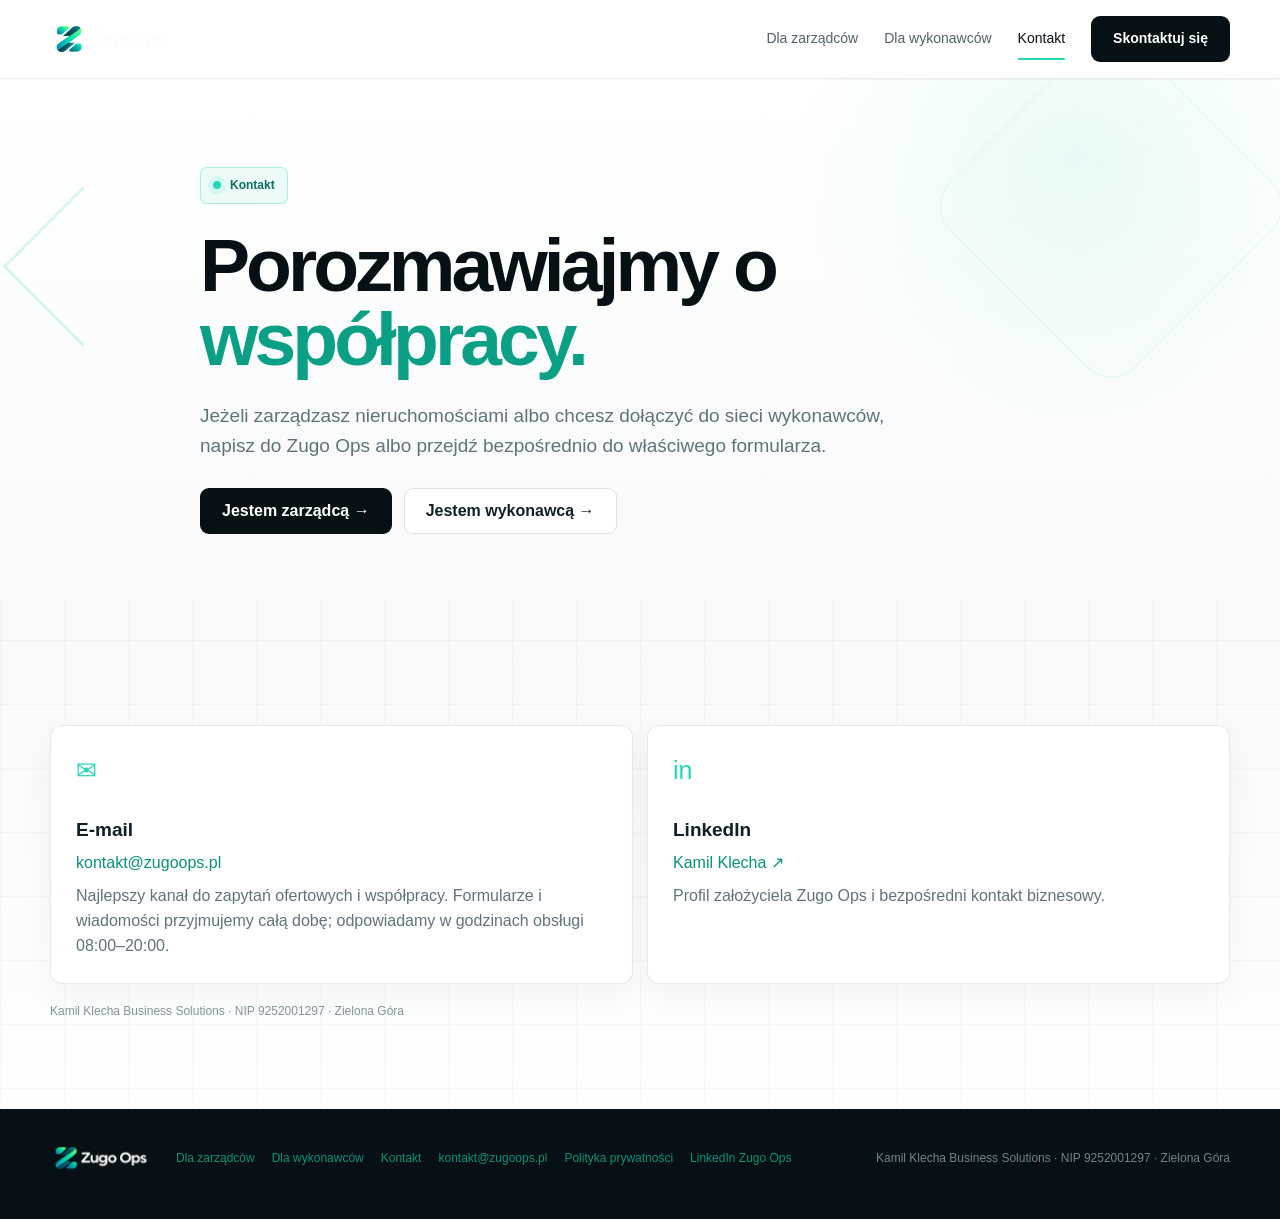
==== commit 3a9e943f: "j" ====
--- a/kontakt/index.html
+++ b/kontakt/index.html
@@ -6,7 +6,7 @@
 <meta name="theme-color" content="#071015">
 <meta name="robots" content="index,follow,max-image-preview:large">
 <link rel="canonical" href="https://zugoops.pl/kontakt/">
-<link rel="stylesheet" href="/styles.css">
+<link rel="stylesheet" href="/zugo-proptech-v52.css">
 <link rel="icon" type="image/png" sizes="64x64" href="/favicon-64.png">
 <link rel="apple-touch-icon" href="/favicon.png">
 <meta property="og:type" content="website">
@@ -23,7 +23,7 @@
 <meta name="twitter:description" content="Skontaktuj się z Zugo Ops w sprawie obsługi technicznej portfela mieszkań lub współpracy jako wykonawca.">
 <meta name="twitter:image" content="https://zugoops.pl/og-image.png">
 <script type="application/ld+json">{"@context": "https://schema.org", "@type": "ProfessionalService", "@id": "https://zugoops.pl/#organization", "name": "Zugo Ops", "legalName": "Kamil Klecha Business Solutions", "url": "https://zugoops.pl/", "logo": "https://zugoops.pl/zugo-logo.png", "image": "https://zugoops.pl/og-image.png", "email": "kontakt@zugoops.pl", "taxID": "9252001297", "areaServed": {"@type": "AdministrativeArea", "name": "Zielona Góra i uzgodnione lokalizacje w Polsce"}, "address": {"@type": "PostalAddress", "addressLocality": "Zielona Góra", "addressCountry": "PL"}, "founder": {"@type": "Person", "name": "Kamil Klecha", "url": "https://www.linkedin.com/in/kamil-klecha/"}, "sameAs": ["https://www.linkedin.com/company/zugoapp"]}</script>
-<script defer src="/site.js"></script>
+<script defer src="/zugo-site-v52.js"></script>
 </head><body><nav class="nav">
 <div class="wrap navin">
 <a class="brand" href="/" aria-label="Zugo Ops — strona główna">
--- a/zugo-proptech-v52.css
+++ b/zugo-proptech-v52.css
@@ -0,0 +1,590 @@
+
+:root{
+ --bg:#071015;--bg2:#09171d;--surface:#0f222b;--surface2:#0b181e;
+ --text:#f2f5f6;--muted:#a9b7bd;--dim:#758991;--mint:#24d7b5;--mint2:#a7f2db;
+ --red:#ff6b63;--amber:#ffcb66;--line:rgba(255,255,255,.095);--lineMint:rgba(36,215,181,.24);
+ --card:rgba(255,255,255,.038);--max:1180px;
+}
+*{box-sizing:border-box}html{scroll-behavior:smooth}body{margin:0;font-family:Inter,ui-sans-serif,-apple-system,BlinkMacSystemFont,"Segoe UI",sans-serif;background:radial-gradient(circle at 8% 4%,rgba(36,215,181,.09),transparent 27%),radial-gradient(circle at 92% 12%,rgba(35,118,148,.10),transparent 24%),linear-gradient(180deg,var(--bg),var(--bg2) 55%,var(--bg));color:var(--text);line-height:1.55;-webkit-font-smoothing:antialiased}
+a{color:inherit;text-decoration:none}img{display:block;max-width:100%}.wrap{width:min(calc(100% - 40px),var(--max));margin:auto}
+.nav{position:sticky;top:0;z-index:80;border-bottom:1px solid rgba(255,255,255,.06);background:rgba(7,16,21,.88);backdrop-filter:blur(16px)}
+.navin{height:78px;display:flex;align-items:center;justify-content:space-between;gap:24px}.brand{display:flex;align-items:center}.logo{height:40px;width:auto}.links{display:flex;gap:26px;align-items:center;font-size:14px;color:#c7d1d5}.links a:hover,.links a.active{color:#fff}.links a.active{position:relative}.links a.active:after{content:"";position:absolute;left:0;right:0;bottom:-10px;height:2px;background:var(--mint);border-radius:2px}
+.menuToggle{display:none;width:44px;height:44px;border:1px solid var(--line);border-radius:13px;background:rgba(255,255,255,.035);padding:10px;cursor:pointer}.menuToggle span{display:block;height:2px;background:#fff;margin:5px 0;border-radius:2px}.mobileMenu{display:none}
+.btn{display:inline-flex;align-items:center;justify-content:center;gap:8px;min-height:50px;padding:0 21px;border-radius:15px;border:1px solid transparent;font-weight:800;transition:.18s ease;cursor:pointer}.btn:hover{transform:translateY(-1px)}.primary{background:linear-gradient(135deg,var(--mint),#77e7c7);color:#062118;box-shadow:0 14px 40px rgba(36,215,181,.15)}.secondary{background:rgba(255,255,255,.025);border-color:var(--line);color:#fff}.textLink{color:var(--mint2);text-decoration:underline;text-underline-offset:3px}
+.hero{padding:90px 0 68px}.heroGrid{display:grid;grid-template-columns:1.02fr .98fr;gap:58px;align-items:center}.heroTextOnly{max-width:880px}
+.eyebrow{display:inline-flex;align-items:center;gap:9px;padding:8px 12px;border:1px solid var(--lineMint);background:rgba(36,215,181,.055);border-radius:999px;color:#d4f7ec;font-size:12px;font-weight:850;margin-bottom:24px}.eyebrow:before{content:"";width:8px;height:8px;border-radius:50%;background:var(--mint);box-shadow:0 0 0 5px rgba(36,215,181,.10)}
+h1{font-size:clamp(48px,6vw,75px);line-height:.99;letter-spacing:-.06em;margin:0;font-weight:850}.accent{color:var(--mint2)}.hero p{font-size:19px;color:var(--muted);max-width:710px;margin:25px 0 0}.actions{display:flex;gap:12px;flex-wrap:wrap;margin-top:28px}.micro{display:flex;gap:18px;flex-wrap:wrap;margin-top:19px;font-size:12px;color:#84969d}.micro span:before{content:"✓";color:var(--mint);font-weight:900;margin-right:7px}
+.heroVisual{position:relative;padding:14px;border:1px solid var(--lineMint);background:linear-gradient(180deg,rgba(36,215,181,.055),rgba(255,255,255,.02));border-radius:30px;box-shadow:0 30px 85px rgba(0,0,0,.28);overflow:hidden}.heroVisual img{width:100%;height:auto;border-radius:21px}
+section{padding:88px 0}.strip{padding:0}.kicker{text-transform:uppercase;letter-spacing:.13em;font-size:12px;font-weight:900;color:var(--mint);margin-bottom:12px}h2{font-size:clamp(36px,4.5vw,55px);line-height:1.04;letter-spacing:-.045em;margin:0;max-width:900px}.lead{font-size:18px;color:var(--muted);max-width:810px;margin:17px 0 0}
+.valueStrip{display:grid;grid-template-columns:repeat(4,1fr);gap:12px}.value{border:1px solid var(--line);background:var(--card);border-radius:18px;padding:18px}.value b{display:block;font-size:14px}.value small{color:var(--dim)}
+.split{display:grid;grid-template-columns:1fr 1fr;gap:18px;margin-top:42px}.side{border:1px solid var(--line);background:var(--card);border-radius:25px;padding:29px;position:relative;overflow:hidden}.side.mint{border-color:var(--lineMint);background:linear-gradient(180deg,rgba(36,215,181,.07),rgba(255,255,255,.025))}.side h3{font-size:28px;line-height:1.08;letter-spacing:-.035em;margin:0 0 13px}.side p{color:var(--muted)}
+.checks{display:grid;gap:11px;margin-top:22px;color:#d3dcdf}.checks div{display:flex;gap:10px}.checks div:before{content:"✓";color:var(--mint);font-weight:900}.checks.red div:before{content:"×";color:var(--red)}
+.band{border-top:1px solid rgba(255,255,255,.06);border-bottom:1px solid rgba(255,255,255,.06);background:linear-gradient(90deg,rgba(255,255,255,.012),rgba(36,215,181,.025),rgba(255,255,255,.012))}
+.flow{display:grid;grid-template-columns:repeat(5,1fr);gap:12px;margin-top:42px}.step{border:1px solid var(--line);border-radius:20px;background:var(--card);padding:21px;min-height:185px;position:relative}.step:not(:last-child):after{content:"→";position:absolute;right:-19px;top:48%;z-index:2;color:var(--mint);font-size:18px}.num{width:35px;height:35px;border-radius:11px;display:grid;place-items:center;background:rgba(36,215,181,.09);border:1px solid rgba(36,215,181,.14);color:var(--mint);font-size:12px;font-weight:900}.step h3{font-size:17px;margin:27px 0 7px}.step p{font-size:13px;color:var(--muted);margin:0}
+.promise{display:grid;grid-template-columns:.92fr 1.08fr;gap:50px;align-items:start}.promiseGrid{display:grid;grid-template-columns:1fr 1fr;gap:12px}.promiseItem{border:1px solid var(--line);background:var(--card);padding:17px;border-radius:17px}.promiseItem b{display:block;font-size:14px;margin-bottom:4px}.promiseItem small{color:var(--dim)}
+.startGrid{display:grid;grid-template-columns:repeat(4,1fr);gap:13px;margin-top:40px}.startCard{padding:22px;border:1px solid var(--line);background:var(--card);border-radius:20px}.startCard .num{margin-bottom:28px}.startCard h3{font-size:17px;margin:0 0 7px}.startCard p{font-size:13px;color:var(--muted);margin:0}
+.founderCard{display:grid;grid-template-columns:.72fr 1.28fr;gap:34px;align-items:start;border:1px solid var(--lineMint);background:radial-gradient(circle at 0 0,rgba(36,215,181,.11),transparent 42%),var(--card);border-radius:28px;padding:34px}.founderFacts{display:grid;gap:12px}.founderFact{border:1px solid var(--line);background:rgba(255,255,255,.02);border-radius:17px;padding:18px}.founderFact b{display:block;font-size:14px}.founderFact small{color:var(--dim)}.founderMeta{margin-top:22px}.founderMeta b{display:block;font-size:18px}.founderMeta small{color:var(--mint2)}.founderLinks{display:flex;gap:10px;flex-wrap:wrap;margin-top:18px}
+.opsGrid{display:grid;grid-template-columns:repeat(3,1fr);gap:13px;margin-top:38px}.opsCard{border:1px solid var(--line);background:var(--card);border-radius:20px;padding:22px}.opsCard b{display:block;margin-bottom:7px}.opsCard p{margin:0;color:var(--muted);font-size:14px}.opsCard strong{color:var(--mint2)}
+.qaGrid{display:grid;grid-template-columns:repeat(2,1fr);gap:14px;margin-top:36px}.screen{border:1px solid var(--line);background:#08141a;border-radius:22px;overflow:hidden;box-shadow:0 18px 55px rgba(0,0,0,.22)}.screenBar{padding:12px 15px;border-bottom:1px solid var(--line);display:flex;justify-content:space-between;color:var(--dim);font-size:11px}.screenBody{padding:18px}.message{padding:13px 14px;border-radius:14px;background:#10242c;border:1px solid #1b3942;margin-bottom:10px;font-size:13px}.message b{color:#fff}.message.good{border-color:rgba(36,215,181,.25);background:rgba(36,215,181,.06)}.message.warn{border-color:rgba(255,203,102,.25);background:rgba(255,203,102,.05)}.screenNote{font-size:11px;color:var(--dim);margin-top:11px}
+.faq{display:grid;gap:10px;margin-top:35px;max-width:1000px}details{border:1px solid var(--line);border-radius:17px;background:var(--card);padding:18px 20px}summary{cursor:pointer;list-style:none;font-weight:800;display:flex;justify-content:space-between;gap:20px}summary::-webkit-details-marker{display:none}summary:after{content:"+";color:var(--mint);font-size:20px}details[open] summary:after{content:"−"}details p{color:var(--muted);margin:13px 0 0}
+.ctaBox{border:1px solid var(--lineMint);border-radius:30px;background:radial-gradient(circle at 10% 0,rgba(36,215,181,.12),transparent 43%),var(--card);padding:44px}.ctaGrid{display:grid;grid-template-columns:.85fr 1.15fr;gap:45px;align-items:start}
+.form{display:grid;grid-template-columns:1fr 1fr;gap:13px}.field{display:grid;gap:6px}.full{grid-column:1/-1}.field label{font-size:12px;font-weight:800;color:#cbd6da}.field input,.field select,.field textarea{width:100%;border:1px solid rgba(255,255,255,.11);background:#0b181e;color:var(--text);border-radius:13px;padding:13px 14px;font:inherit;outline:none}.field input,.field select{min-height:49px}.field textarea{min-height:108px;resize:vertical}.field input:focus,.field select:focus,.field textarea:focus{border-color:rgba(36,215,181,.55);box-shadow:0 0 0 3px rgba(36,215,181,.08)}.field input::placeholder,.field textarea::placeholder{color:#657a82}.hint,.legalNotice{grid-column:1/-1;color:#70838b;font-size:11px}.legalNotice a{color:var(--mint2);text-decoration:underline;text-underline-offset:2px}.formActions{grid-column:1/-1;display:flex;align-items:center;gap:12px;flex-wrap:wrap}.formStatus{font-size:12px;color:var(--muted)}.formStatus.error{color:#ff9993}.formStatus.success{color:var(--mint2)}
+.contactGrid{display:grid;grid-template-columns:1fr 1fr;gap:14px;margin-top:35px}.contactCard{border:1px solid var(--line);background:var(--card);border-radius:22px;padding:25px}.contactCard .icon{font-size:25px;color:var(--mint);margin-bottom:25px}.contactCard b{display:block;font-size:19px}.contactCard a{display:inline-block;color:var(--mint2);margin-top:7px}.contactCard p{color:var(--muted);margin:8px 0 0}
+.legalPage{max-width:900px}.legalPage h2{font-size:28px;margin:38px 0 13px}.legalPage h3{font-size:18px;margin:28px 0 8px}.legalPage p,.legalPage li{color:var(--muted)}.legalPage ul{padding-left:20px}.legalPage strong{color:var(--text)}
+.notFound{min-height:65vh;display:grid;place-items:center;text-align:center}.notFound .code{font-size:clamp(80px,14vw,160px);font-weight:900;letter-spacing:-.08em;color:rgba(167,242,219,.12);line-height:.8}
+footer{border-top:1px solid rgba(255,255,255,.07);padding:32px 0 44px;color:#788a91;font-size:12px}.foot{display:grid;grid-template-columns:auto 1fr auto;align-items:center;gap:24px}.footLogo{height:34px;width:auto}.footlinks{display:flex;gap:17px;flex-wrap:wrap}.foot a{color:#a7f2db}.companyLine{text-align:right}
+@media(max-width:950px){.links{display:none}.menuToggle{display:block}.mobileMenu.open{display:flex;flex-direction:column;gap:4px;padding:8px 20px 18px;border-top:1px solid var(--line)}.mobileMenu a{padding:12px 4px;color:#d5dfe2}.mobileMenu .btn{margin-top:8px}.heroGrid,.promise,.ctaGrid,.founderCard{grid-template-columns:1fr}.valueStrip,.flow,.startGrid,.opsGrid{grid-template-columns:1fr 1fr}.step:after{display:none}.foot{grid-template-columns:1fr}.companyLine{text-align:left}}
+@media(max-width:650px){.wrap{width:min(calc(100% - 28px),var(--max))}.navin{height:68px}.logo{height:34px}.hero{padding-top:62px}h1{font-size:47px}.hero p,.lead{font-size:17px}section{padding:70px 0}.valueStrip,.split,.flow,.startGrid,.opsGrid,.qaGrid,.promiseGrid,.form,.contactGrid{grid-template-columns:1fr}.full,.hint,.legalNotice,.formActions{grid-column:1}.ctaBox{padding:29px 21px}.footlinks{display:grid;gap:10px}.heroVisual{padding:10px}}
+
+
+/* Founder photo + narrative section */
+.founderCardWithPhoto{
+  grid-template-columns:360px 1fr;
+  align-items:center;
+}
+.founderPhotoWrap{
+  border-radius:24px;
+  overflow:hidden;
+  border:1px solid var(--lineMint);
+  background:var(--surface);
+  box-shadow:0 24px 70px rgba(0,0,0,.28);
+}
+.founderPhoto{
+  width:100%;
+  height:auto;
+  aspect-ratio:1/1;
+  object-fit:cover;
+  object-position:center;
+}
+.founderStory{
+  color:var(--muted);
+  font-size:16px;
+  margin:18px 0 0;
+  max-width:760px;
+}
+@media(max-width:950px){
+  .founderCardWithPhoto{grid-template-columns:1fr}
+  .founderPhotoWrap{max-width:420px}
+}
+
+
+/* Founder photo v2 — original image, display crop only */
+.founderPhotoWrap{
+  aspect-ratio:4/5;
+  max-height:520px;
+}
+.founderPhoto{
+  width:100%;
+  height:100%;
+  aspect-ratio:auto;
+  object-fit:cover;
+  object-position:center 43%;
+}
+@media(max-width:950px){
+  .founderPhotoWrap{
+    aspect-ratio:4/5;
+    max-width:420px;
+  }
+}
+
+
+/* =========================================================
+   PROPTECH V4 — operational product visual language
+   Less "AI landing page", more property operations console.
+   ========================================================= */
+
+:root{
+  --radius-lg:16px;
+  --radius-md:11px;
+  --radius-sm:8px;
+  --console:#081319;
+  --console2:#0b1a21;
+  --hairline:rgba(255,255,255,.075);
+}
+
+/* De-glow / de-template */
+body{
+  background:
+    linear-gradient(rgba(255,255,255,.018) 1px, transparent 1px),
+    linear-gradient(90deg,rgba(255,255,255,.018) 1px, transparent 1px),
+    linear-gradient(180deg,#071015,#09171d 48%,#071015);
+  background-size:64px 64px,64px 64px,auto;
+}
+.nav{background:rgba(7,16,21,.95)}
+.btn{border-radius:9px;min-height:46px}
+.primary{box-shadow:none}
+.eyebrow{border-radius:7px;background:rgba(36,215,181,.04)}
+.heroVisual,.side,.value,.step,.startCard,.opsCard,.promiseItem,.screen,
+.contactCard,.ctaBox,.founderCard,details{
+  border-radius:var(--radius-lg);
+  box-shadow:none;
+}
+.heroVisual{background:var(--console);padding:0}
+section{position:relative}
+.band{background:rgba(255,255,255,.012)}
+h1{letter-spacing:-.052em}
+
+/* Product console hero */
+.opsConsole{
+  border:1px solid rgba(255,255,255,.10);
+  background:var(--console);
+  overflow:hidden;
+  border-radius:14px;
+  box-shadow:0 25px 70px rgba(0,0,0,.30);
+}
+.consoleTop{
+  height:46px;display:flex;align-items:center;justify-content:space-between;
+  padding:0 15px;border-bottom:1px solid var(--hairline);
+  background:#09171d;font-size:11px;color:#83969d;
+}
+.consoleBrand{display:flex;align-items:center;gap:9px;color:#dbe5e8;font-weight:800}
+.consoleDot{width:8px;height:8px;border-radius:50%;background:var(--mint)}
+.consoleLive{display:flex;align-items:center;gap:7px}
+.consoleLive:before{content:"";width:6px;height:6px;border-radius:50%;background:var(--mint)}
+.consoleShell{display:grid;grid-template-columns:144px 1fr;min-height:410px}
+.consoleSide{
+  border-right:1px solid var(--hairline);padding:15px 10px;background:#08141a;
+}
+.consoleSideLabel{
+  padding:9px 10px;border-radius:7px;color:#758991;font-size:11px;margin-bottom:4px
+}
+.consoleSideLabel.active{
+  background:rgba(36,215,181,.07);color:#c9f7ea;border:1px solid rgba(36,215,181,.12)
+}
+.consoleMain{padding:18px}
+.consoleHeader{display:flex;justify-content:space-between;align-items:flex-end;gap:12px;margin-bottom:15px}
+.consoleHeader b{font-size:16px}.consoleHeader small{color:#758991}
+.consoleFilters{display:flex;gap:6px;flex-wrap:wrap}
+.consoleFilter{
+  padding:5px 8px;border:1px solid var(--hairline);border-radius:6px;
+  font-size:9px;color:#82969d;background:#0b1920
+}
+.ticketTable{border:1px solid var(--hairline);border-radius:9px;overflow:hidden}
+.ticketHead,.ticketRow{
+  display:grid;grid-template-columns:58px 1.5fr .8fr .9fr 80px;gap:8px;align-items:center;
+}
+.ticketHead{
+  padding:8px 10px;background:#0c1a21;border-bottom:1px solid var(--hairline);
+  color:#6f848c;font-size:8px;text-transform:uppercase;letter-spacing:.07em
+}
+.ticketRow{
+  padding:11px 10px;border-bottom:1px solid rgba(255,255,255,.055);
+  color:#cbd5d9;font-size:10px
+}
+.ticketRow:last-child{border-bottom:0}
+.ticketRow strong{font-size:10px;color:#f0f4f5}
+.statusChip{
+  width:max-content;padding:4px 7px;border-radius:5px;font-size:8px;font-weight:800;
+  border:1px solid rgba(255,255,255,.08)
+}
+.statusChip.green{color:#9df0d8;background:rgba(36,215,181,.07);border-color:rgba(36,215,181,.16)}
+.statusChip.amber{color:#ffd78a;background:rgba(255,203,102,.06);border-color:rgba(255,203,102,.15)}
+.statusChip.gray{color:#9aabb1;background:rgba(255,255,255,.035)}
+.consoleFooter{
+  display:flex;justify-content:space-between;gap:12px;padding-top:14px;color:#71858d;font-size:9px
+}
+
+/* More product-like section chrome */
+.sectionRule{
+  display:flex;align-items:center;gap:12px;margin-bottom:26px;color:#81939a;font-size:11px;
+  text-transform:uppercase;letter-spacing:.12em
+}
+.sectionRule:after{content:"";height:1px;background:var(--hairline);flex:1}
+.propFeatureGrid{display:grid;grid-template-columns:1.15fr .85fr;gap:15px;margin-top:36px}
+.propPanel{
+  border:1px solid var(--hairline);background:var(--console);border-radius:14px;overflow:hidden
+}
+.propPanelTitle{
+  height:43px;display:flex;align-items:center;justify-content:space-between;
+  border-bottom:1px solid var(--hairline);padding:0 14px;font-size:11px;color:#80939a
+}
+.propPanelBody{padding:16px}
+.activityItem{
+  display:grid;grid-template-columns:12px 92px 1fr auto;gap:10px;align-items:start;
+  padding:11px 0;border-bottom:1px solid rgba(255,255,255,.055);font-size:11px
+}
+.activityItem:last-child{border:0}
+.activityDot{width:7px;height:7px;border-radius:50%;background:var(--mint);margin-top:5px}
+.activityTime{color:#657b84;font-size:9px}.activityText{color:#cad4d8}
+.activityMeta{color:#758991;font-size:9px}
+.ruleRows{display:grid}
+.ruleRow{
+  display:grid;grid-template-columns:1fr auto;gap:18px;padding:13px 0;
+  border-bottom:1px solid rgba(255,255,255,.055);font-size:11px
+}
+.ruleRow:last-child{border:0}.ruleRow span{color:#80939a}.ruleRow b{font-size:10px;color:#dce4e7}
+
+/* Demo CTA */
+.demoBlock{
+  margin-top:38px;border:1px solid rgba(36,215,181,.20);
+  background:#081319;border-radius:14px;overflow:hidden
+}
+.demoVideoPlaceholder{
+  aspect-ratio:16/8;min-height:330px;display:grid;place-items:center;
+  background:
+    linear-gradient(rgba(255,255,255,.018) 1px,transparent 1px),
+    linear-gradient(90deg,rgba(255,255,255,.018) 1px,transparent 1px),
+    radial-gradient(circle at 50% 35%,rgba(36,215,181,.09),transparent 36%),#081319;
+  background-size:42px 42px,42px 42px,auto,auto;text-align:center;padding:25px
+}
+.demoPlay{
+  width:62px;height:62px;border-radius:50%;border:1px solid rgba(36,215,181,.32);
+  display:grid;place-items:center;margin:0 auto 18px;color:var(--mint);font-size:20px;
+  background:rgba(36,215,181,.055)
+}
+.demoVideoPlaceholder b{font-size:20px}.demoVideoPlaceholder p{
+  max-width:520px;margin:8px auto 0;color:#81949c;font-size:13px
+}
+.demoCaption{
+  padding:12px 15px;border-top:1px solid var(--hairline);
+  display:flex;justify-content:space-between;gap:15px;color:#73878f;font-size:10px
+}
+.demoCaption strong{color:#cbd5d9}
+
+/* Founder less "marketing card" */
+.founderCard{
+  border-color:var(--hairline);
+  background:#081319;
+}
+.founderPhotoWrap{border-radius:12px}
+.founderStory{max-width:800px}
+
+/* Manager / contractor operational blocks */
+.opsCard{background:#081319;border-color:var(--hairline)}
+.qaGrid .screen{background:#081319}
+.message{border-radius:7px}
+.ticketStatus,.statusChip{border-radius:5px}
+
+@media(max-width:950px){
+  .consoleShell{grid-template-columns:1fr}
+  .consoleSide{display:none}
+  .propFeatureGrid{grid-template-columns:1fr}
+}
+@media(max-width:650px){
+  .ticketHead{display:none}
+  .ticketRow{grid-template-columns:48px 1fr 90px}
+  .ticketRow > :nth-child(3),.ticketRow > :nth-child(4){display:none}
+  .activityItem{grid-template-columns:12px 1fr auto}
+  .activityTime{display:none}
+  .demoVideoPlaceholder{min-height:260px}
+}
+
+
+/* =========================================================
+   LIGHT PROPTECH V5
+   White-first property operations visual language
+   Zugo mint/teal as accents only
+   ========================================================= */
+
+:root{
+  --bg:#f7f9fa;
+  --bg2:#ffffff;
+  --surface:#ffffff;
+  --surface2:#f1f5f6;
+  --text:#102028;
+  --muted:#5f737c;
+  --dim:#82949c;
+  --mint:#24d7b5;
+  --mint2:#0fae91;
+  --deep:#071015;
+  --teal:#0f222b;
+  --line:rgba(7,16,21,.10);
+  --lineMint:rgba(36,215,181,.30);
+  --card:#ffffff;
+  --console:#081319;
+  --console2:#0b1a21;
+  --hairline:rgba(7,16,21,.08);
+}
+
+html,body{
+  background:#f7f9fa;
+  color:var(--text);
+}
+body{
+  background:
+    linear-gradient(rgba(15,34,43,.025) 1px, transparent 1px),
+    linear-gradient(90deg,rgba(15,34,43,.025) 1px, transparent 1px),
+    linear-gradient(180deg,#fbfcfd,#f7f9fa 52%,#fff);
+  background-size:64px 64px,64px 64px,auto;
+}
+.nav{
+  background:rgba(255,255,255,.94);
+  border-bottom:1px solid rgba(7,16,21,.08);
+  box-shadow:0 1px 0 rgba(7,16,21,.03);
+}
+.logo{filter:none}
+.links{color:#50636b}
+.links a:hover,.links a.active{color:#071015}
+.mobileMenu{background:#fff}
+.mobileMenu a{color:#18313b}
+.menuToggle{background:#fff;border-color:rgba(7,16,21,.12)}
+.menuToggle span{background:#071015}
+
+.btn.primary{
+  background:#071015;
+  color:#fff;
+  box-shadow:none;
+}
+.btn.primary:hover{background:#0f222b}
+.btn.secondary{
+  background:#fff;
+  border-color:rgba(7,16,21,.12);
+  color:#102028;
+}
+.eyebrow{
+  color:#0c6f5f;
+  border-color:rgba(36,215,181,.32);
+  background:rgba(36,215,181,.08);
+}
+.hero{padding-top:88px}
+.hero p,.lead{color:var(--muted)}
+.micro{color:#70838b}
+.kicker{color:#0b9f86}
+.accent{color:#0b9f86}
+h1,h2,h3{color:#071015}
+
+.value,.side,.step,.startCard,.opsCard,.promiseItem,.contactCard,
+.ctaBox,.founderCard,details,.propPanel{
+  background:#fff;
+  border-color:rgba(7,16,21,.09);
+  box-shadow:0 10px 30px rgba(20,42,52,.045);
+}
+.side.mint{
+  background:linear-gradient(180deg,#f2fffb,#ffffff);
+  border-color:rgba(36,215,181,.28);
+}
+.band{
+  background:#fff;
+  border-color:rgba(7,16,21,.07);
+}
+.checks{color:#334a54}
+.checks.red{color:#536870}
+
+.num,.deliverableIcon{
+  background:rgba(36,215,181,.10);
+  border-color:rgba(36,215,181,.18);
+  color:#0a927b;
+}
+.step:not(:last-child):after{color:#0da98e}
+.textLink,.contactCard a,.foot a,.legalNotice a{color:#0b917b}
+
+/* Hero product console remains dark as a strong product anchor */
+.opsConsole{
+  border-color:rgba(7,16,21,.12);
+  box-shadow:0 24px 55px rgba(20,42,52,.16);
+}
+.consoleTop{background:#09171d}
+.consoleSide{background:#08141a}
+.consoleMain{background:#081319}
+
+/* Operational blocks get less "AI card", more enterprise UI */
+.sectionRule{color:#6f8189}
+.sectionRule:after{background:rgba(7,16,21,.09)}
+.propPanel{
+  overflow:hidden;
+}
+.propPanelTitle{
+  background:#f6f9fa;
+  border-color:rgba(7,16,21,.08);
+  color:#61757e;
+}
+.propPanelBody{background:#fff}
+.activityItem{border-color:rgba(7,16,21,.065)}
+.activityText{color:#29414b}
+.activityTime,.activityMeta{color:#7d9098}
+.ruleRow{border-color:rgba(7,16,21,.065)}
+.ruleRow span{color:#60747d}
+.ruleRow b{color:#17323c}
+
+/* Demo block light shell */
+.demoBlock{
+  background:#fff;
+  border-color:rgba(7,16,21,.09);
+  box-shadow:0 14px 35px rgba(20,42,52,.05);
+}
+.demoVideoPlaceholder{
+  background:
+    linear-gradient(rgba(15,34,43,.025) 1px,transparent 1px),
+    linear-gradient(90deg,rgba(15,34,43,.025) 1px,transparent 1px),
+    radial-gradient(circle at 50% 35%,rgba(36,215,181,.09),transparent 36%),#f8fbfb;
+  background-size:42px 42px,42px 42px,auto,auto;
+}
+.demoVideoPlaceholder b{color:#071015}
+.demoVideoPlaceholder p{color:#6c8088}
+.demoPlay{
+  background:#071015;
+  color:#24d7b5;
+  border-color:#071015;
+}
+.demoCaption{
+  border-color:rgba(7,16,21,.08);
+  color:#768990;
+}
+.demoCaption strong{color:#203942}
+
+/* Founder */
+.founderCard{
+  background:linear-gradient(180deg,#ffffff,#fbfdfd);
+  border-color:rgba(7,16,21,.09);
+}
+.founderStory{color:#566a73}
+.founderMeta small{color:#0b917b}
+
+/* Manager QA screens remain dark product snapshots */
+.qaGrid .screen{
+  background:#081319;
+  border-color:rgba(7,16,21,.12);
+}
+.screenBar{color:#8ca0a8}
+.screenNote{color:#81949c}
+
+/* Contact / forms */
+.field label{color:#425862}
+.field input,.field select,.field textarea{
+  background:#fff;
+  color:#102028;
+  border-color:rgba(7,16,21,.13);
+}
+.field input::placeholder,.field textarea::placeholder{color:#91a0a6}
+.field input:focus,.field select:focus,.field textarea:focus{
+  border-color:rgba(36,215,181,.65);
+  box-shadow:0 0 0 3px rgba(36,215,181,.12);
+}
+.hint,.legalNotice{color:#7d9097}
+.formStatus{color:#62777f}
+
+/* Footer */
+footer{
+  background:#071015;
+  color:#81949c;
+  border-top:0;
+}
+footer .footLogo{filter:none}
+footer a{color:#b9eee0}
+footer .companyLine{color:#71848c}
+
+/* Legal page */
+.legalPage p,.legalPage li{color:#596d76}
+.legalPage strong{color:#102028}
+
+/* subtle logo-motif decorations */
+.hero:before{
+  content:"";
+  position:absolute;
+  width:260px;height:260px;
+  right:3vw;top:75px;
+  border:1px solid rgba(36,215,181,.10);
+  transform:rotate(45deg);
+  border-radius:34px;
+  pointer-events:none;
+}
+.hero:after{
+  content:"";
+  position:absolute;
+  width:110px;height:110px;
+  left:2vw;top:210px;
+  border-left:3px solid rgba(36,215,181,.18);
+  border-bottom:3px solid rgba(36,215,181,.18);
+  transform:rotate(45deg);
+  pointer-events:none;
+}
+.hero > .wrap{position:relative;z-index:2}
+
+/* Large section labels feel more "PropTech publication" */
+section:not(.strip)>.wrap>.kicker{
+  display:inline-flex;
+  align-items:center;
+  gap:9px;
+}
+section:not(.strip)>.wrap>.kicker:before{
+  content:"";
+  width:18px;height:2px;background:#24d7b5;
+}
+
+/* Feature cards slightly squarer */
+.value,.step,.startCard,.opsCard,.promiseItem,.contactCard,details{
+  border-radius:12px;
+}
+.ctaBox,.founderCard{border-radius:18px}
+.heroVisual,.opsConsole,.propPanel,.demoBlock{border-radius:14px}
+
+@media(max-width:950px){
+  .hero:before,.hero:after{display:none}
+}
+
+
+/* Outcome-based value section */
+.outcomesSection{
+  background:#fff;
+  border-top:1px solid rgba(7,16,21,.07);
+  border-bottom:1px solid rgba(7,16,21,.07);
+}
+.outcomesGrid{
+  display:grid;
+  grid-template-columns:1fr 1fr;
+  gap:0;
+  margin-top:46px;
+  border-top:1px solid rgba(7,16,21,.09);
+  border-left:1px solid rgba(7,16,21,.09);
+}
+.outcomeItem{
+  min-height:255px;
+  padding:30px 34px 34px;
+  border-right:1px solid rgba(7,16,21,.09);
+  border-bottom:1px solid rgba(7,16,21,.09);
+  position:relative;
+  background:#fff;
+}
+.outcomeItem:before{
+  content:"";
+  position:absolute;
+  left:0;
+  top:0;
+  width:0;
+  height:3px;
+  background:#24d7b5;
+  transition:width .2s ease;
+}
+.outcomeItem:hover:before{width:100%}
+.outcomeIndex{
+  display:block;
+  font-size:11px;
+  font-weight:900;
+  letter-spacing:.10em;
+  color:#0b9f86;
+  margin-bottom:44px;
+}
+.outcomeItem h3{
+  font-size:24px;
+  line-height:1.12;
+  letter-spacing:-.035em;
+  margin:0 0 12px;
+}
+.outcomeItem p{
+  color:#62757d;
+  max-width:480px;
+  margin:0;
+  font-size:15px;
+}
+@media(max-width:720px){
+  .outcomesGrid{grid-template-columns:1fr}
+  .outcomeItem{min-height:auto}
+}
+
+
+/* V5.2 cachefix final guards */
+html, body {
+  background-color:#f7f9fa !important;
+  color:#102028 !important;
+}
+.nav {
+  background:rgba(255,255,255,.96) !important;
+  border-bottom-color:rgba(7,16,21,.08) !important;
+}
+.hero {
+  background:
+    radial-gradient(circle at 84% 15%, rgba(36,215,181,.10), transparent 24%),
+    linear-gradient(180deg,#ffffff,#f7f9fa) !important;
+}
+.hero h1 { color:#071015 !important; }
+.hero p { color:#5f737c !important; }
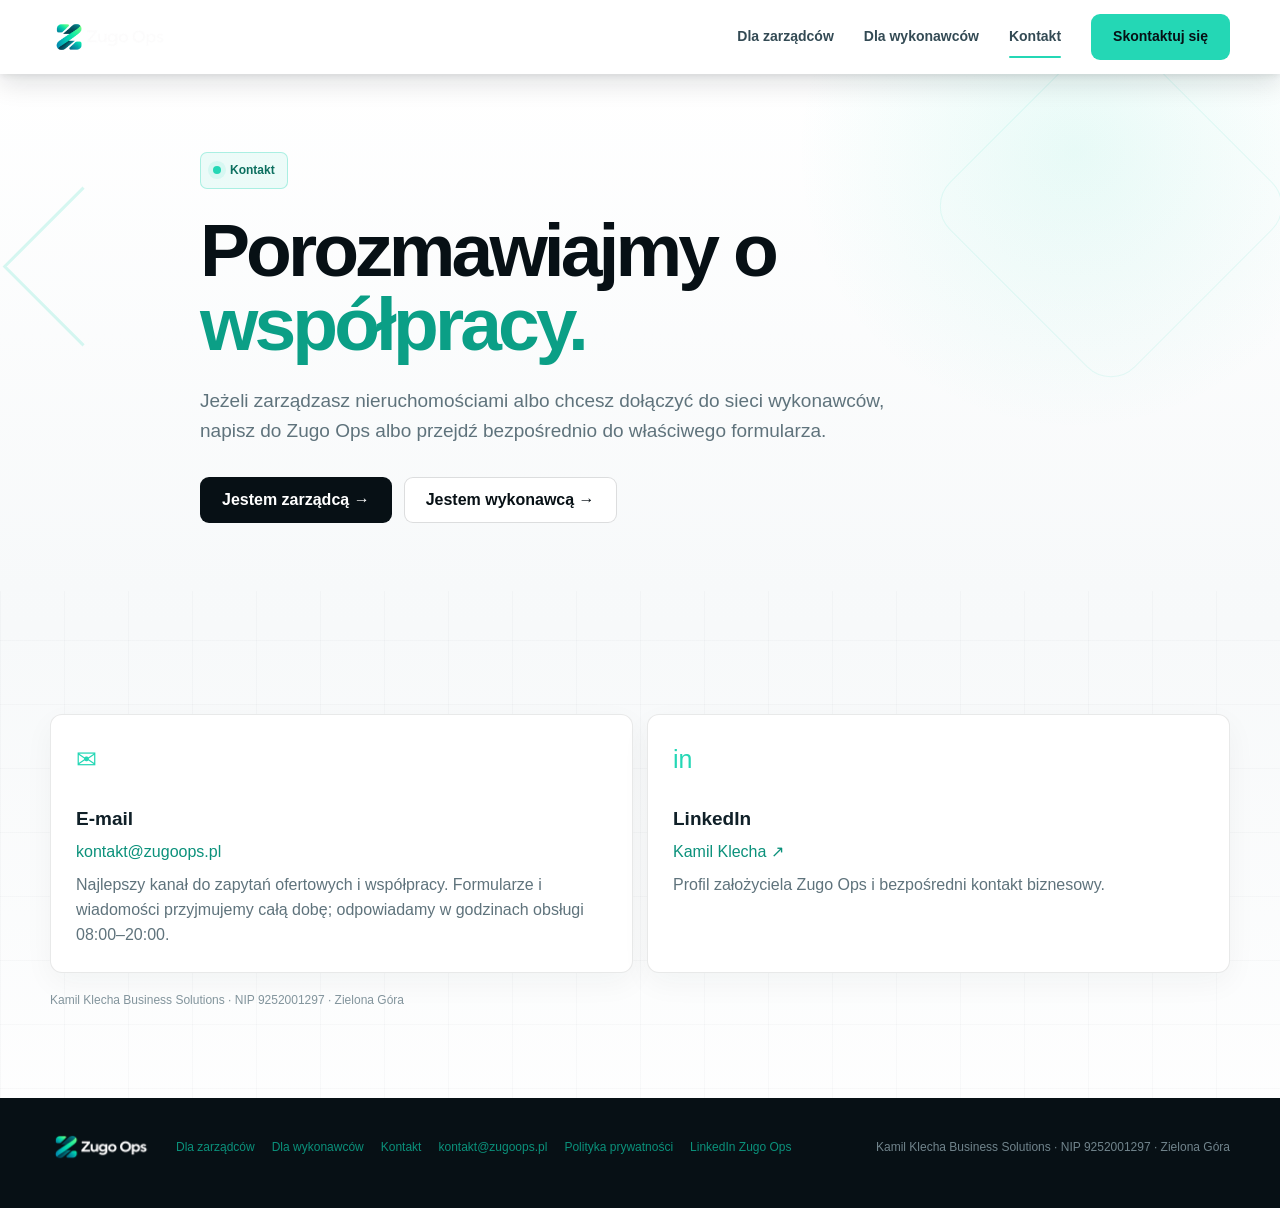
==== commit 85e7b3c4: "1" ====
--- a/kontakt/index.html
+++ b/kontakt/index.html
@@ -6,7 +6,7 @@
 <meta name="theme-color" content="#071015">
 <meta name="robots" content="index,follow,max-image-preview:large">
 <link rel="canonical" href="https://zugoops.pl/kontakt/">
-<link rel="stylesheet" href="/zugo-proptech-v52.css">
+<link rel="stylesheet" href="/zugo-proptech-v55.css">
 <link rel="icon" type="image/png" sizes="64x64" href="/favicon-64.png">
 <link rel="apple-touch-icon" href="/favicon.png">
 <meta property="og:type" content="website">
@@ -23,7 +23,7 @@
 <meta name="twitter:description" content="Skontaktuj się z Zugo Ops w sprawie obsługi technicznej portfela mieszkań lub współpracy jako wykonawca.">
 <meta name="twitter:image" content="https://zugoops.pl/og-image.png">
 <script type="application/ld+json">{"@context": "https://schema.org", "@type": "ProfessionalService", "@id": "https://zugoops.pl/#organization", "name": "Zugo Ops", "legalName": "Kamil Klecha Business Solutions", "url": "https://zugoops.pl/", "logo": "https://zugoops.pl/zugo-logo.png", "image": "https://zugoops.pl/og-image.png", "email": "kontakt@zugoops.pl", "taxID": "9252001297", "areaServed": {"@type": "AdministrativeArea", "name": "Zielona Góra i uzgodnione lokalizacje w Polsce"}, "address": {"@type": "PostalAddress", "addressLocality": "Zielona Góra", "addressCountry": "PL"}, "founder": {"@type": "Person", "name": "Kamil Klecha", "url": "https://www.linkedin.com/in/kamil-klecha/"}, "sameAs": ["https://www.linkedin.com/company/zugoapp"]}</script>
-<script defer src="/zugo-site-v52.js"></script>
+<script defer src="/zugo-site-v55.js"></script>
 </head><body><nav class="nav">
 <div class="wrap navin">
 <a class="brand" href="/" aria-label="Zugo Ops — strona główna">
--- a/zugo-proptech-v55.css
+++ b/zugo-proptech-v55.css
@@ -0,0 +1,831 @@
+
+:root{
+ --bg:#071015;--bg2:#09171d;--surface:#0f222b;--surface2:#0b181e;
+ --text:#f2f5f6;--muted:#a9b7bd;--dim:#758991;--mint:#24d7b5;--mint2:#a7f2db;
+ --red:#ff6b63;--amber:#ffcb66;--line:rgba(255,255,255,.095);--lineMint:rgba(36,215,181,.24);
+ --card:rgba(255,255,255,.038);--max:1180px;
+}
+*{box-sizing:border-box}html{scroll-behavior:smooth}body{margin:0;font-family:Inter,ui-sans-serif,-apple-system,BlinkMacSystemFont,"Segoe UI",sans-serif;background:radial-gradient(circle at 8% 4%,rgba(36,215,181,.09),transparent 27%),radial-gradient(circle at 92% 12%,rgba(35,118,148,.10),transparent 24%),linear-gradient(180deg,var(--bg),var(--bg2) 55%,var(--bg));color:var(--text);line-height:1.55;-webkit-font-smoothing:antialiased}
+a{color:inherit;text-decoration:none}img{display:block;max-width:100%}.wrap{width:min(calc(100% - 40px),var(--max));margin:auto}
+.nav{position:sticky;top:0;z-index:80;border-bottom:1px solid rgba(255,255,255,.06);background:rgba(7,16,21,.88);backdrop-filter:blur(16px)}
+.navin{height:78px;display:flex;align-items:center;justify-content:space-between;gap:24px}.brand{display:flex;align-items:center}.logo{height:40px;width:auto}.links{display:flex;gap:26px;align-items:center;font-size:14px;color:#c7d1d5}.links a:hover,.links a.active{color:#fff}.links a.active{position:relative}.links a.active:after{content:"";position:absolute;left:0;right:0;bottom:-10px;height:2px;background:var(--mint);border-radius:2px}
+.menuToggle{display:none;width:44px;height:44px;border:1px solid var(--line);border-radius:13px;background:rgba(255,255,255,.035);padding:10px;cursor:pointer}.menuToggle span{display:block;height:2px;background:#fff;margin:5px 0;border-radius:2px}.mobileMenu{display:none}
+.btn{display:inline-flex;align-items:center;justify-content:center;gap:8px;min-height:50px;padding:0 21px;border-radius:15px;border:1px solid transparent;font-weight:800;transition:.18s ease;cursor:pointer}.btn:hover{transform:translateY(-1px)}.primary{background:linear-gradient(135deg,var(--mint),#77e7c7);color:#062118;box-shadow:0 14px 40px rgba(36,215,181,.15)}.secondary{background:rgba(255,255,255,.025);border-color:var(--line);color:#fff}.textLink{color:var(--mint2);text-decoration:underline;text-underline-offset:3px}
+.hero{padding:90px 0 68px}.heroGrid{display:grid;grid-template-columns:1.02fr .98fr;gap:58px;align-items:center}.heroTextOnly{max-width:880px}
+.eyebrow{display:inline-flex;align-items:center;gap:9px;padding:8px 12px;border:1px solid var(--lineMint);background:rgba(36,215,181,.055);border-radius:999px;color:#d4f7ec;font-size:12px;font-weight:850;margin-bottom:24px}.eyebrow:before{content:"";width:8px;height:8px;border-radius:50%;background:var(--mint);box-shadow:0 0 0 5px rgba(36,215,181,.10)}
+h1{font-size:clamp(48px,6vw,75px);line-height:.99;letter-spacing:-.06em;margin:0;font-weight:850}.accent{color:var(--mint2)}.hero p{font-size:19px;color:var(--muted);max-width:710px;margin:25px 0 0}.actions{display:flex;gap:12px;flex-wrap:wrap;margin-top:28px}.micro{display:flex;gap:18px;flex-wrap:wrap;margin-top:19px;font-size:12px;color:#84969d}.micro span:before{content:"✓";color:var(--mint);font-weight:900;margin-right:7px}
+.heroVisual{position:relative;padding:14px;border:1px solid var(--lineMint);background:linear-gradient(180deg,rgba(36,215,181,.055),rgba(255,255,255,.02));border-radius:30px;box-shadow:0 30px 85px rgba(0,0,0,.28);overflow:hidden}.heroVisual img{width:100%;height:auto;border-radius:21px}
+section{padding:88px 0}.strip{padding:0}.kicker{text-transform:uppercase;letter-spacing:.13em;font-size:12px;font-weight:900;color:var(--mint);margin-bottom:12px}h2{font-size:clamp(36px,4.5vw,55px);line-height:1.04;letter-spacing:-.045em;margin:0;max-width:900px}.lead{font-size:18px;color:var(--muted);max-width:810px;margin:17px 0 0}
+.valueStrip{display:grid;grid-template-columns:repeat(4,1fr);gap:12px}.value{border:1px solid var(--line);background:var(--card);border-radius:18px;padding:18px}.value b{display:block;font-size:14px}.value small{color:var(--dim)}
+.split{display:grid;grid-template-columns:1fr 1fr;gap:18px;margin-top:42px}.side{border:1px solid var(--line);background:var(--card);border-radius:25px;padding:29px;position:relative;overflow:hidden}.side.mint{border-color:var(--lineMint);background:linear-gradient(180deg,rgba(36,215,181,.07),rgba(255,255,255,.025))}.side h3{font-size:28px;line-height:1.08;letter-spacing:-.035em;margin:0 0 13px}.side p{color:var(--muted)}
+.checks{display:grid;gap:11px;margin-top:22px;color:#d3dcdf}.checks div{display:flex;gap:10px}.checks div:before{content:"✓";color:var(--mint);font-weight:900}.checks.red div:before{content:"×";color:var(--red)}
+.band{border-top:1px solid rgba(255,255,255,.06);border-bottom:1px solid rgba(255,255,255,.06);background:linear-gradient(90deg,rgba(255,255,255,.012),rgba(36,215,181,.025),rgba(255,255,255,.012))}
+.flow{display:grid;grid-template-columns:repeat(5,1fr);gap:12px;margin-top:42px}.step{border:1px solid var(--line);border-radius:20px;background:var(--card);padding:21px;min-height:185px;position:relative}.step:not(:last-child):after{content:"→";position:absolute;right:-19px;top:48%;z-index:2;color:var(--mint);font-size:18px}.num{width:35px;height:35px;border-radius:11px;display:grid;place-items:center;background:rgba(36,215,181,.09);border:1px solid rgba(36,215,181,.14);color:var(--mint);font-size:12px;font-weight:900}.step h3{font-size:17px;margin:27px 0 7px}.step p{font-size:13px;color:var(--muted);margin:0}
+.promise{display:grid;grid-template-columns:.92fr 1.08fr;gap:50px;align-items:start}.promiseGrid{display:grid;grid-template-columns:1fr 1fr;gap:12px}.promiseItem{border:1px solid var(--line);background:var(--card);padding:17px;border-radius:17px}.promiseItem b{display:block;font-size:14px;margin-bottom:4px}.promiseItem small{color:var(--dim)}
+.startGrid{display:grid;grid-template-columns:repeat(4,1fr);gap:13px;margin-top:40px}.startCard{padding:22px;border:1px solid var(--line);background:var(--card);border-radius:20px}.startCard .num{margin-bottom:28px}.startCard h3{font-size:17px;margin:0 0 7px}.startCard p{font-size:13px;color:var(--muted);margin:0}
+.founderCard{display:grid;grid-template-columns:.72fr 1.28fr;gap:34px;align-items:start;border:1px solid var(--lineMint);background:radial-gradient(circle at 0 0,rgba(36,215,181,.11),transparent 42%),var(--card);border-radius:28px;padding:34px}.founderFacts{display:grid;gap:12px}.founderFact{border:1px solid var(--line);background:rgba(255,255,255,.02);border-radius:17px;padding:18px}.founderFact b{display:block;font-size:14px}.founderFact small{color:var(--dim)}.founderMeta{margin-top:22px}.founderMeta b{display:block;font-size:18px}.founderMeta small{color:var(--mint2)}.founderLinks{display:flex;gap:10px;flex-wrap:wrap;margin-top:18px}
+.opsGrid{display:grid;grid-template-columns:repeat(3,1fr);gap:13px;margin-top:38px}.opsCard{border:1px solid var(--line);background:var(--card);border-radius:20px;padding:22px}.opsCard b{display:block;margin-bottom:7px}.opsCard p{margin:0;color:var(--muted);font-size:14px}.opsCard strong{color:var(--mint2)}
+.qaGrid{display:grid;grid-template-columns:repeat(2,1fr);gap:14px;margin-top:36px}.screen{border:1px solid var(--line);background:#08141a;border-radius:22px;overflow:hidden;box-shadow:0 18px 55px rgba(0,0,0,.22)}.screenBar{padding:12px 15px;border-bottom:1px solid var(--line);display:flex;justify-content:space-between;color:var(--dim);font-size:11px}.screenBody{padding:18px}.message{padding:13px 14px;border-radius:14px;background:#10242c;border:1px solid #1b3942;margin-bottom:10px;font-size:13px}.message b{color:#fff}.message.good{border-color:rgba(36,215,181,.25);background:rgba(36,215,181,.06)}.message.warn{border-color:rgba(255,203,102,.25);background:rgba(255,203,102,.05)}.screenNote{font-size:11px;color:var(--dim);margin-top:11px}
+.faq{display:grid;gap:10px;margin-top:35px;max-width:1000px}details{border:1px solid var(--line);border-radius:17px;background:var(--card);padding:18px 20px}summary{cursor:pointer;list-style:none;font-weight:800;display:flex;justify-content:space-between;gap:20px}summary::-webkit-details-marker{display:none}summary:after{content:"+";color:var(--mint);font-size:20px}details[open] summary:after{content:"−"}details p{color:var(--muted);margin:13px 0 0}
+.ctaBox{border:1px solid var(--lineMint);border-radius:30px;background:radial-gradient(circle at 10% 0,rgba(36,215,181,.12),transparent 43%),var(--card);padding:44px}.ctaGrid{display:grid;grid-template-columns:.85fr 1.15fr;gap:45px;align-items:start}
+.form{display:grid;grid-template-columns:1fr 1fr;gap:13px}.field{display:grid;gap:6px}.full{grid-column:1/-1}.field label{font-size:12px;font-weight:800;color:#cbd6da}.field input,.field select,.field textarea{width:100%;border:1px solid rgba(255,255,255,.11);background:#0b181e;color:var(--text);border-radius:13px;padding:13px 14px;font:inherit;outline:none}.field input,.field select{min-height:49px}.field textarea{min-height:108px;resize:vertical}.field input:focus,.field select:focus,.field textarea:focus{border-color:rgba(36,215,181,.55);box-shadow:0 0 0 3px rgba(36,215,181,.08)}.field input::placeholder,.field textarea::placeholder{color:#657a82}.hint,.legalNotice{grid-column:1/-1;color:#70838b;font-size:11px}.legalNotice a{color:var(--mint2);text-decoration:underline;text-underline-offset:2px}.formActions{grid-column:1/-1;display:flex;align-items:center;gap:12px;flex-wrap:wrap}.formStatus{font-size:12px;color:var(--muted)}.formStatus.error{color:#ff9993}.formStatus.success{color:var(--mint2)}
+.contactGrid{display:grid;grid-template-columns:1fr 1fr;gap:14px;margin-top:35px}.contactCard{border:1px solid var(--line);background:var(--card);border-radius:22px;padding:25px}.contactCard .icon{font-size:25px;color:var(--mint);margin-bottom:25px}.contactCard b{display:block;font-size:19px}.contactCard a{display:inline-block;color:var(--mint2);margin-top:7px}.contactCard p{color:var(--muted);margin:8px 0 0}
+.legalPage{max-width:900px}.legalPage h2{font-size:28px;margin:38px 0 13px}.legalPage h3{font-size:18px;margin:28px 0 8px}.legalPage p,.legalPage li{color:var(--muted)}.legalPage ul{padding-left:20px}.legalPage strong{color:var(--text)}
+.notFound{min-height:65vh;display:grid;place-items:center;text-align:center}.notFound .code{font-size:clamp(80px,14vw,160px);font-weight:900;letter-spacing:-.08em;color:rgba(167,242,219,.12);line-height:.8}
+footer{border-top:1px solid rgba(255,255,255,.07);padding:32px 0 44px;color:#788a91;font-size:12px}.foot{display:grid;grid-template-columns:auto 1fr auto;align-items:center;gap:24px}.footLogo{height:34px;width:auto}.footlinks{display:flex;gap:17px;flex-wrap:wrap}.foot a{color:#a7f2db}.companyLine{text-align:right}
+@media(max-width:950px){.links{display:none}.menuToggle{display:block}.mobileMenu.open{display:flex;flex-direction:column;gap:4px;padding:8px 20px 18px;border-top:1px solid var(--line)}.mobileMenu a{padding:12px 4px;color:#d5dfe2}.mobileMenu .btn{margin-top:8px}.heroGrid,.promise,.ctaGrid,.founderCard{grid-template-columns:1fr}.valueStrip,.flow,.startGrid,.opsGrid{grid-template-columns:1fr 1fr}.step:after{display:none}.foot{grid-template-columns:1fr}.companyLine{text-align:left}}
+@media(max-width:650px){.wrap{width:min(calc(100% - 28px),var(--max))}.navin{height:68px}.logo{height:34px}.hero{padding-top:62px}h1{font-size:47px}.hero p,.lead{font-size:17px}section{padding:70px 0}.valueStrip,.split,.flow,.startGrid,.opsGrid,.qaGrid,.promiseGrid,.form,.contactGrid{grid-template-columns:1fr}.full,.hint,.legalNotice,.formActions{grid-column:1}.ctaBox{padding:29px 21px}.footlinks{display:grid;gap:10px}.heroVisual{padding:10px}}
+
+
+/* Founder photo + narrative section */
+.founderCardWithPhoto{
+  grid-template-columns:360px 1fr;
+  align-items:center;
+}
+.founderPhotoWrap{
+  border-radius:24px;
+  overflow:hidden;
+  border:1px solid var(--lineMint);
+  background:var(--surface);
+  box-shadow:0 24px 70px rgba(0,0,0,.28);
+}
+.founderPhoto{
+  width:100%;
+  height:auto;
+  aspect-ratio:1/1;
+  object-fit:cover;
+  object-position:center;
+}
+.founderStory{
+  color:var(--muted);
+  font-size:16px;
+  margin:18px 0 0;
+  max-width:760px;
+}
+@media(max-width:950px){
+  .founderCardWithPhoto{grid-template-columns:1fr}
+  .founderPhotoWrap{max-width:420px}
+}
+
+
+/* Founder photo v2 — original image, display crop only */
+.founderPhotoWrap{
+  aspect-ratio:4/5;
+  max-height:520px;
+}
+.founderPhoto{
+  width:100%;
+  height:100%;
+  aspect-ratio:auto;
+  object-fit:cover;
+  object-position:center 43%;
+}
+@media(max-width:950px){
+  .founderPhotoWrap{
+    aspect-ratio:4/5;
+    max-width:420px;
+  }
+}
+
+
+/* =========================================================
+   PROPTECH V4 — operational product visual language
+   Less "AI landing page", more property operations console.
+   ========================================================= */
+
+:root{
+  --radius-lg:16px;
+  --radius-md:11px;
+  --radius-sm:8px;
+  --console:#081319;
+  --console2:#0b1a21;
+  --hairline:rgba(255,255,255,.075);
+}
+
+/* De-glow / de-template */
+body{
+  background:
+    linear-gradient(rgba(255,255,255,.018) 1px, transparent 1px),
+    linear-gradient(90deg,rgba(255,255,255,.018) 1px, transparent 1px),
+    linear-gradient(180deg,#071015,#09171d 48%,#071015);
+  background-size:64px 64px,64px 64px,auto;
+}
+.nav{background:rgba(7,16,21,.95)}
+.btn{border-radius:9px;min-height:46px}
+.primary{box-shadow:none}
+.eyebrow{border-radius:7px;background:rgba(36,215,181,.04)}
+.heroVisual,.side,.value,.step,.startCard,.opsCard,.promiseItem,.screen,
+.contactCard,.ctaBox,.founderCard,details{
+  border-radius:var(--radius-lg);
+  box-shadow:none;
+}
+.heroVisual{background:var(--console);padding:0}
+section{position:relative}
+.band{background:rgba(255,255,255,.012)}
+h1{letter-spacing:-.052em}
+
+/* Product console hero */
+.opsConsole{
+  border:1px solid rgba(255,255,255,.10);
+  background:var(--console);
+  overflow:hidden;
+  border-radius:14px;
+  box-shadow:0 25px 70px rgba(0,0,0,.30);
+}
+.consoleTop{
+  height:46px;display:flex;align-items:center;justify-content:space-between;
+  padding:0 15px;border-bottom:1px solid var(--hairline);
+  background:#09171d;font-size:11px;color:#83969d;
+}
+.consoleBrand{display:flex;align-items:center;gap:9px;color:#dbe5e8;font-weight:800}
+.consoleDot{width:8px;height:8px;border-radius:50%;background:var(--mint)}
+.consoleLive{display:flex;align-items:center;gap:7px}
+.consoleLive:before{content:"";width:6px;height:6px;border-radius:50%;background:var(--mint)}
+.consoleShell{display:grid;grid-template-columns:144px 1fr;min-height:410px}
+.consoleSide{
+  border-right:1px solid var(--hairline);padding:15px 10px;background:#08141a;
+}
+.consoleSideLabel{
+  padding:9px 10px;border-radius:7px;color:#758991;font-size:11px;margin-bottom:4px
+}
+.consoleSideLabel.active{
+  background:rgba(36,215,181,.07);color:#c9f7ea;border:1px solid rgba(36,215,181,.12)
+}
+.consoleMain{padding:18px}
+.consoleHeader{display:flex;justify-content:space-between;align-items:flex-end;gap:12px;margin-bottom:15px}
+.consoleHeader b{font-size:16px}.consoleHeader small{color:#758991}
+.consoleFilters{display:flex;gap:6px;flex-wrap:wrap}
+.consoleFilter{
+  padding:5px 8px;border:1px solid var(--hairline);border-radius:6px;
+  font-size:9px;color:#82969d;background:#0b1920
+}
+.ticketTable{border:1px solid var(--hairline);border-radius:9px;overflow:hidden}
+.ticketHead,.ticketRow{
+  display:grid;grid-template-columns:58px 1.5fr .8fr .9fr 80px;gap:8px;align-items:center;
+}
+.ticketHead{
+  padding:8px 10px;background:#0c1a21;border-bottom:1px solid var(--hairline);
+  color:#6f848c;font-size:8px;text-transform:uppercase;letter-spacing:.07em
+}
+.ticketRow{
+  padding:11px 10px;border-bottom:1px solid rgba(255,255,255,.055);
+  color:#cbd5d9;font-size:10px
+}
+.ticketRow:last-child{border-bottom:0}
+.ticketRow strong{font-size:10px;color:#f0f4f5}
+.statusChip{
+  width:max-content;padding:4px 7px;border-radius:5px;font-size:8px;font-weight:800;
+  border:1px solid rgba(255,255,255,.08)
+}
+.statusChip.green{color:#9df0d8;background:rgba(36,215,181,.07);border-color:rgba(36,215,181,.16)}
+.statusChip.amber{color:#ffd78a;background:rgba(255,203,102,.06);border-color:rgba(255,203,102,.15)}
+.statusChip.gray{color:#9aabb1;background:rgba(255,255,255,.035)}
+.consoleFooter{
+  display:flex;justify-content:space-between;gap:12px;padding-top:14px;color:#71858d;font-size:9px
+}
+
+/* More product-like section chrome */
+.sectionRule{
+  display:flex;align-items:center;gap:12px;margin-bottom:26px;color:#81939a;font-size:11px;
+  text-transform:uppercase;letter-spacing:.12em
+}
+.sectionRule:after{content:"";height:1px;background:var(--hairline);flex:1}
+.propFeatureGrid{display:grid;grid-template-columns:1.15fr .85fr;gap:15px;margin-top:36px}
+.propPanel{
+  border:1px solid var(--hairline);background:var(--console);border-radius:14px;overflow:hidden
+}
+.propPanelTitle{
+  height:43px;display:flex;align-items:center;justify-content:space-between;
+  border-bottom:1px solid var(--hairline);padding:0 14px;font-size:11px;color:#80939a
+}
+.propPanelBody{padding:16px}
+.activityItem{
+  display:grid;grid-template-columns:12px 92px 1fr auto;gap:10px;align-items:start;
+  padding:11px 0;border-bottom:1px solid rgba(255,255,255,.055);font-size:11px
+}
+.activityItem:last-child{border:0}
+.activityDot{width:7px;height:7px;border-radius:50%;background:var(--mint);margin-top:5px}
+.activityTime{color:#657b84;font-size:9px}.activityText{color:#cad4d8}
+.activityMeta{color:#758991;font-size:9px}
+.ruleRows{display:grid}
+.ruleRow{
+  display:grid;grid-template-columns:1fr auto;gap:18px;padding:13px 0;
+  border-bottom:1px solid rgba(255,255,255,.055);font-size:11px
+}
+.ruleRow:last-child{border:0}.ruleRow span{color:#80939a}.ruleRow b{font-size:10px;color:#dce4e7}
+
+/* Demo CTA */
+.demoBlock{
+  margin-top:38px;border:1px solid rgba(36,215,181,.20);
+  background:#081319;border-radius:14px;overflow:hidden
+}
+.demoVideoPlaceholder{
+  aspect-ratio:16/8;min-height:330px;display:grid;place-items:center;
+  background:
+    linear-gradient(rgba(255,255,255,.018) 1px,transparent 1px),
+    linear-gradient(90deg,rgba(255,255,255,.018) 1px,transparent 1px),
+    radial-gradient(circle at 50% 35%,rgba(36,215,181,.09),transparent 36%),#081319;
+  background-size:42px 42px,42px 42px,auto,auto;text-align:center;padding:25px
+}
+.demoPlay{
+  width:62px;height:62px;border-radius:50%;border:1px solid rgba(36,215,181,.32);
+  display:grid;place-items:center;margin:0 auto 18px;color:var(--mint);font-size:20px;
+  background:rgba(36,215,181,.055)
+}
+.demoVideoPlaceholder b{font-size:20px}.demoVideoPlaceholder p{
+  max-width:520px;margin:8px auto 0;color:#81949c;font-size:13px
+}
+.demoCaption{
+  padding:12px 15px;border-top:1px solid var(--hairline);
+  display:flex;justify-content:space-between;gap:15px;color:#73878f;font-size:10px
+}
+.demoCaption strong{color:#cbd5d9}
+
+/* Founder less "marketing card" */
+.founderCard{
+  border-color:var(--hairline);
+  background:#081319;
+}
+.founderPhotoWrap{border-radius:12px}
+.founderStory{max-width:800px}
+
+/* Manager / contractor operational blocks */
+.opsCard{background:#081319;border-color:var(--hairline)}
+.qaGrid .screen{background:#081319}
+.message{border-radius:7px}
+.ticketStatus,.statusChip{border-radius:5px}
+
+@media(max-width:950px){
+  .consoleShell{grid-template-columns:1fr}
+  .consoleSide{display:none}
+  .propFeatureGrid{grid-template-columns:1fr}
+}
+@media(max-width:650px){
+  .ticketHead{display:none}
+  .ticketRow{grid-template-columns:48px 1fr 90px}
+  .ticketRow > :nth-child(3),.ticketRow > :nth-child(4){display:none}
+  .activityItem{grid-template-columns:12px 1fr auto}
+  .activityTime{display:none}
+  .demoVideoPlaceholder{min-height:260px}
+}
+
+
+/* =========================================================
+   LIGHT PROPTECH V5
+   White-first property operations visual language
+   Zugo mint/teal as accents only
+   ========================================================= */
+
+:root{
+  --bg:#f7f9fa;
+  --bg2:#ffffff;
+  --surface:#ffffff;
+  --surface2:#f1f5f6;
+  --text:#102028;
+  --muted:#5f737c;
+  --dim:#82949c;
+  --mint:#24d7b5;
+  --mint2:#0fae91;
+  --deep:#071015;
+  --teal:#0f222b;
+  --line:rgba(7,16,21,.10);
+  --lineMint:rgba(36,215,181,.30);
+  --card:#ffffff;
+  --console:#081319;
+  --console2:#0b1a21;
+  --hairline:rgba(7,16,21,.08);
+}
+
+html,body{
+  background:#f7f9fa;
+  color:var(--text);
+}
+body{
+  background:
+    linear-gradient(rgba(15,34,43,.025) 1px, transparent 1px),
+    linear-gradient(90deg,rgba(15,34,43,.025) 1px, transparent 1px),
+    linear-gradient(180deg,#fbfcfd,#f7f9fa 52%,#fff);
+  background-size:64px 64px,64px 64px,auto;
+}
+.nav{
+  background:rgba(255,255,255,.94);
+  border-bottom:1px solid rgba(7,16,21,.08);
+  box-shadow:0 1px 0 rgba(7,16,21,.03);
+}
+.logo{filter:none}
+.links{color:#50636b}
+.links a:hover,.links a.active{color:#071015}
+.mobileMenu{background:#fff}
+.mobileMenu a{color:#18313b}
+.menuToggle{background:#fff;border-color:rgba(7,16,21,.12)}
+.menuToggle span{background:#071015}
+
+.btn.primary{
+  background:#071015;
+  color:#fff;
+  box-shadow:none;
+}
+.btn.primary:hover{background:#0f222b}
+.btn.secondary{
+  background:#fff;
+  border-color:rgba(7,16,21,.12);
+  color:#102028;
+}
+.eyebrow{
+  color:#0c6f5f;
+  border-color:rgba(36,215,181,.32);
+  background:rgba(36,215,181,.08);
+}
+.hero{padding-top:88px}
+.hero p,.lead{color:var(--muted)}
+.micro{color:#70838b}
+.kicker{color:#0b9f86}
+.accent{color:#0b9f86}
+h1,h2,h3{color:#071015}
+
+.value,.side,.step,.startCard,.opsCard,.promiseItem,.contactCard,
+.ctaBox,.founderCard,details,.propPanel{
+  background:#fff;
+  border-color:rgba(7,16,21,.09);
+  box-shadow:0 10px 30px rgba(20,42,52,.045);
+}
+.side.mint{
+  background:linear-gradient(180deg,#f2fffb,#ffffff);
+  border-color:rgba(36,215,181,.28);
+}
+.band{
+  background:#fff;
+  border-color:rgba(7,16,21,.07);
+}
+.checks{color:#334a54}
+.checks.red{color:#536870}
+
+.num,.deliverableIcon{
+  background:rgba(36,215,181,.10);
+  border-color:rgba(36,215,181,.18);
+  color:#0a927b;
+}
+.step:not(:last-child):after{color:#0da98e}
+.textLink,.contactCard a,.foot a,.legalNotice a{color:#0b917b}
+
+/* Hero product console remains dark as a strong product anchor */
+.opsConsole{
+  border-color:rgba(7,16,21,.12);
+  box-shadow:0 24px 55px rgba(20,42,52,.16);
+}
+.consoleTop{background:#09171d}
+.consoleSide{background:#08141a}
+.consoleMain{background:#081319}
+
+/* Operational blocks get less "AI card", more enterprise UI */
+.sectionRule{color:#6f8189}
+.sectionRule:after{background:rgba(7,16,21,.09)}
+.propPanel{
+  overflow:hidden;
+}
+.propPanelTitle{
+  background:#f6f9fa;
+  border-color:rgba(7,16,21,.08);
+  color:#61757e;
+}
+.propPanelBody{background:#fff}
+.activityItem{border-color:rgba(7,16,21,.065)}
+.activityText{color:#29414b}
+.activityTime,.activityMeta{color:#7d9098}
+.ruleRow{border-color:rgba(7,16,21,.065)}
+.ruleRow span{color:#60747d}
+.ruleRow b{color:#17323c}
+
+/* Demo block light shell */
+.demoBlock{
+  background:#fff;
+  border-color:rgba(7,16,21,.09);
+  box-shadow:0 14px 35px rgba(20,42,52,.05);
+}
+.demoVideoPlaceholder{
+  background:
+    linear-gradient(rgba(15,34,43,.025) 1px,transparent 1px),
+    linear-gradient(90deg,rgba(15,34,43,.025) 1px,transparent 1px),
+    radial-gradient(circle at 50% 35%,rgba(36,215,181,.09),transparent 36%),#f8fbfb;
+  background-size:42px 42px,42px 42px,auto,auto;
+}
+.demoVideoPlaceholder b{color:#071015}
+.demoVideoPlaceholder p{color:#6c8088}
+.demoPlay{
+  background:#071015;
+  color:#24d7b5;
+  border-color:#071015;
+}
+.demoCaption{
+  border-color:rgba(7,16,21,.08);
+  color:#768990;
+}
+.demoCaption strong{color:#203942}
+
+/* Founder */
+.founderCard{
+  background:linear-gradient(180deg,#ffffff,#fbfdfd);
+  border-color:rgba(7,16,21,.09);
+}
+.founderStory{color:#566a73}
+.founderMeta small{color:#0b917b}
+
+/* Manager QA screens remain dark product snapshots */
+.qaGrid .screen{
+  background:#081319;
+  border-color:rgba(7,16,21,.12);
+}
+.screenBar{color:#8ca0a8}
+.screenNote{color:#81949c}
+
+/* Contact / forms */
+.field label{color:#425862}
+.field input,.field select,.field textarea{
+  background:#fff;
+  color:#102028;
+  border-color:rgba(7,16,21,.13);
+}
+.field input::placeholder,.field textarea::placeholder{color:#91a0a6}
+.field input:focus,.field select:focus,.field textarea:focus{
+  border-color:rgba(36,215,181,.65);
+  box-shadow:0 0 0 3px rgba(36,215,181,.12);
+}
+.hint,.legalNotice{color:#7d9097}
+.formStatus{color:#62777f}
+
+/* Footer */
+footer{
+  background:#071015;
+  color:#81949c;
+  border-top:0;
+}
+footer .footLogo{filter:none}
+footer a{color:#b9eee0}
+footer .companyLine{color:#71848c}
+
+/* Legal page */
+.legalPage p,.legalPage li{color:#596d76}
+.legalPage strong{color:#102028}
+
+/* subtle logo-motif decorations */
+.hero:before{
+  content:"";
+  position:absolute;
+  width:260px;height:260px;
+  right:3vw;top:75px;
+  border:1px solid rgba(36,215,181,.10);
+  transform:rotate(45deg);
+  border-radius:34px;
+  pointer-events:none;
+}
+.hero:after{
+  content:"";
+  position:absolute;
+  width:110px;height:110px;
+  left:2vw;top:210px;
+  border-left:3px solid rgba(36,215,181,.18);
+  border-bottom:3px solid rgba(36,215,181,.18);
+  transform:rotate(45deg);
+  pointer-events:none;
+}
+.hero > .wrap{position:relative;z-index:2}
+
+/* Large section labels feel more "PropTech publication" */
+section:not(.strip)>.wrap>.kicker{
+  display:inline-flex;
+  align-items:center;
+  gap:9px;
+}
+section:not(.strip)>.wrap>.kicker:before{
+  content:"";
+  width:18px;height:2px;background:#24d7b5;
+}
+
+/* Feature cards slightly squarer */
+.value,.step,.startCard,.opsCard,.promiseItem,.contactCard,details{
+  border-radius:12px;
+}
+.ctaBox,.founderCard{border-radius:18px}
+.heroVisual,.opsConsole,.propPanel,.demoBlock{border-radius:14px}
+
+@media(max-width:950px){
+  .hero:before,.hero:after{display:none}
+}
+
+
+/* Outcome-based value section */
+.outcomesSection{
+  background:#fff;
+  border-top:1px solid rgba(7,16,21,.07);
+  border-bottom:1px solid rgba(7,16,21,.07);
+}
+.outcomesGrid{
+  display:grid;
+  grid-template-columns:1fr 1fr;
+  gap:0;
+  margin-top:46px;
+  border-top:1px solid rgba(7,16,21,.09);
+  border-left:1px solid rgba(7,16,21,.09);
+}
+.outcomeItem{
+  min-height:255px;
+  padding:30px 34px 34px;
+  border-right:1px solid rgba(7,16,21,.09);
+  border-bottom:1px solid rgba(7,16,21,.09);
+  position:relative;
+  background:#fff;
+}
+.outcomeItem:before{
+  content:"";
+  position:absolute;
+  left:0;
+  top:0;
+  width:0;
+  height:3px;
+  background:#24d7b5;
+  transition:width .2s ease;
+}
+.outcomeItem:hover:before{width:100%}
+.outcomeIndex{
+  display:block;
+  font-size:11px;
+  font-weight:900;
+  letter-spacing:.10em;
+  color:#0b9f86;
+  margin-bottom:44px;
+}
+.outcomeItem h3{
+  font-size:24px;
+  line-height:1.12;
+  letter-spacing:-.035em;
+  margin:0 0 12px;
+}
+.outcomeItem p{
+  color:#62757d;
+  max-width:480px;
+  margin:0;
+  font-size:15px;
+}
+@media(max-width:720px){
+  .outcomesGrid{grid-template-columns:1fr}
+  .outcomeItem{min-height:auto}
+}
+
+
+/* V5.2 cachefix final guards */
+html, body {
+  background-color:#f7f9fa !important;
+  color:#102028 !important;
+}
+.nav {
+  background:rgba(255,255,255,.96) !important;
+  border-bottom-color:rgba(7,16,21,.08) !important;
+}
+.hero {
+  background:
+    radial-gradient(circle at 84% 15%, rgba(36,215,181,.10), transparent 24%),
+    linear-gradient(180deg,#ffffff,#f7f9fa) !important;
+}
+.hero h1 { color:#071015 !important; }
+.hero p { color:#5f737c !important; }
+
+
+/* V5.3 — explicit business outcomes directly under hero */
+.outcomesStrong{
+  padding:86px 0;
+  background:#ffffff !important;
+  border-top:1px solid rgba(7,16,21,.08);
+  border-bottom:1px solid rgba(7,16,21,.08);
+}
+.outcomesIntro{
+  display:grid;
+  grid-template-columns:1fr 1fr;
+  gap:56px;
+  align-items:end;
+  margin-bottom:48px;
+}
+.outcomesIntro h2{max-width:620px}
+.outcomesIntro .lead{margin:0;max-width:560px}
+.outcomesGridStrong{
+  display:grid;
+  grid-template-columns:repeat(4,1fr);
+  gap:0;
+  border-top:1px solid rgba(7,16,21,.10);
+  border-left:1px solid rgba(7,16,21,.10);
+}
+.outcomesGridStrong .outcomeItem{
+  min-height:320px;
+  padding:30px 28px 32px;
+  border-right:1px solid rgba(7,16,21,.10);
+  border-bottom:1px solid rgba(7,16,21,.10);
+  background:#fff;
+}
+.outcomesGridStrong .outcomeIndex{margin-bottom:54px}
+.outcomesGridStrong .outcomeItem h3{font-size:23px;line-height:1.08}
+.outcomesGridStrong .outcomeItem p{font-size:14px;line-height:1.58}
+@media(max-width:1050px){
+  .outcomesGridStrong{grid-template-columns:1fr 1fr}
+}
+@media(max-width:720px){
+  .outcomesIntro{grid-template-columns:1fr;gap:18px}
+  .outcomesGridStrong{grid-template-columns:1fr}
+  .outcomesGridStrong .outcomeItem{min-height:auto}
+}
+
+
+/* V5.4 — floating sticky navigation inspired by modern PropTech */
+.nav{
+  position:sticky !important;
+  top:14px !important;
+  z-index:1000 !important;
+  width:min(calc(100% - 36px),1180px) !important;
+  margin:14px auto 0 !important;
+  border:1px solid rgba(7,16,21,.09) !important;
+  border-radius:18px !important;
+  background:rgba(255,255,255,.90) !important;
+  backdrop-filter:blur(18px) saturate(140%) !important;
+  -webkit-backdrop-filter:blur(18px) saturate(140%) !important;
+  box-shadow:
+    0 12px 32px rgba(20,42,52,.08),
+    0 2px 8px rgba(20,42,52,.04) !important;
+  transition:
+    box-shadow .22s ease,
+    transform .22s ease,
+    background-color .22s ease !important;
+}
+.nav.scrolled{
+  background:rgba(255,255,255,.96) !important;
+  box-shadow:
+    0 18px 42px rgba(20,42,52,.12),
+    0 4px 12px rgba(20,42,52,.05) !important;
+}
+.navin{
+  height:68px !important;
+  width:100% !important;
+  padding:0 18px !important;
+}
+.mobileMenu{
+  border-top:1px solid rgba(7,16,21,.07) !important;
+  border-radius:0 0 16px 16px !important;
+  background:rgba(255,255,255,.97) !important;
+}
+@media(max-width:720px){
+  .nav{
+    width:min(calc(100% - 20px),1180px) !important;
+    top:8px !important;
+    margin-top:8px !important;
+    border-radius:14px !important;
+  }
+  .navin{
+    height:62px !important;
+    padding:0 12px !important;
+  }
+}
+
+
+/* =========================================================
+   V5.5 UX PASS
+   Strong sticky header shadow + clearer enterprise hierarchy
+   ========================================================= */
+
+/* Property Meld-like sticky bar: full width, clear bottom shadow */
+.nav{
+  position:sticky !important;
+  top:0 !important;
+  z-index:1200 !important;
+  width:100% !important;
+  margin:0 !important;
+  border:0 !important;
+  border-radius:0 !important;
+  background:rgba(255,255,255,.97) !important;
+  backdrop-filter:blur(16px) saturate(140%) !important;
+  -webkit-backdrop-filter:blur(16px) saturate(140%) !important;
+  box-shadow:
+    0 10px 26px rgba(7,16,21,.12),
+    0 2px 7px rgba(7,16,21,.08) !important;
+}
+.nav.scrolled{
+  box-shadow:
+    0 14px 34px rgba(7,16,21,.16),
+    0 3px 9px rgba(7,16,21,.09) !important;
+}
+.navin{
+  height:74px !important;
+  width:min(calc(100% - 40px),1180px) !important;
+  padding:0 !important;
+  margin:auto !important;
+}
+
+/* clearer primary navigation */
+.links{gap:30px !important}
+.links>a:not(.btn){
+  font-weight:650;
+  color:#334a54 !important;
+}
+.links>a:not(.btn):hover{color:#071015 !important}
+.nav .btn.primary{
+  background:#24d7b5 !important;
+  color:#071015 !important;
+  font-weight:850;
+}
+
+/* Hero spacing now accounts for sticky nav */
+.hero{
+  padding-top:78px !important;
+}
+
+/* stronger hero split */
+.heroGrid{
+  gap:72px !important;
+}
+.hero .actions{
+  margin-top:32px !important;
+}
+.hero .btn.primary{
+  background:#071015 !important;
+  color:#fff !important;
+}
+.hero .btn.secondary{
+  background:#fff !important;
+  color:#071015 !important;
+  border-color:rgba(7,16,21,.14) !important;
+}
+
+/* outcomes section: make the four reasons visually dominant */
+.outcomesStrong{
+  padding:96px 0 !important;
+}
+.outcomesIntro{
+  margin-bottom:54px !important;
+}
+.outcomesGridStrong .outcomeItem{
+  min-height:330px !important;
+  transition:background .18s ease, transform .18s ease;
+}
+.outcomesGridStrong .outcomeItem:hover{
+  background:#f7fbfa !important;
+}
+.outcomesGridStrong .outcomeIndex{
+  font-size:12px !important;
+  margin-bottom:58px !important;
+}
+.outcomesGridStrong .outcomeItem h3{
+  font-size:25px !important;
+  max-width:230px;
+}
+.outcomesGridStrong .outcomeItem p{
+  margin-top:14px !important;
+  color:#596d76 !important;
+}
+
+/* stronger demo CTA */
+.demoBlock{
+  border:1px solid rgba(7,16,21,.12) !important;
+}
+.demoVideoPlaceholder{
+  position:relative;
+}
+.demoVideoPlaceholder:after{
+  content:"Demo wideo po zakończeniu pilota";
+  position:absolute;
+  top:18px;
+  right:18px;
+  padding:6px 9px;
+  border-radius:999px;
+  background:#fff;
+  border:1px solid rgba(7,16,21,.10);
+  color:#50636b;
+  font-size:10px;
+  font-weight:750;
+}
+
+/* product panels feel more like application UI */
+.opsConsole{
+  box-shadow:0 24px 60px rgba(7,16,21,.18) !important;
+}
+.propPanel{
+  box-shadow:0 8px 28px rgba(20,42,52,.045) !important;
+}
+
+/* tighter editorial rhythm */
+section + section{
+  scroll-margin-top:90px;
+}
+
+/* footer stays dark and clear */
+footer{
+  margin-top:0;
+}
+
+/* mobile sticky nav */
+@media(max-width:720px){
+  .nav{
+    top:0 !important;
+    margin:0 !important;
+    border-radius:0 !important;
+  }
+  .navin{
+    width:min(calc(100% - 24px),1180px) !important;
+    height:66px !important;
+  }
+}
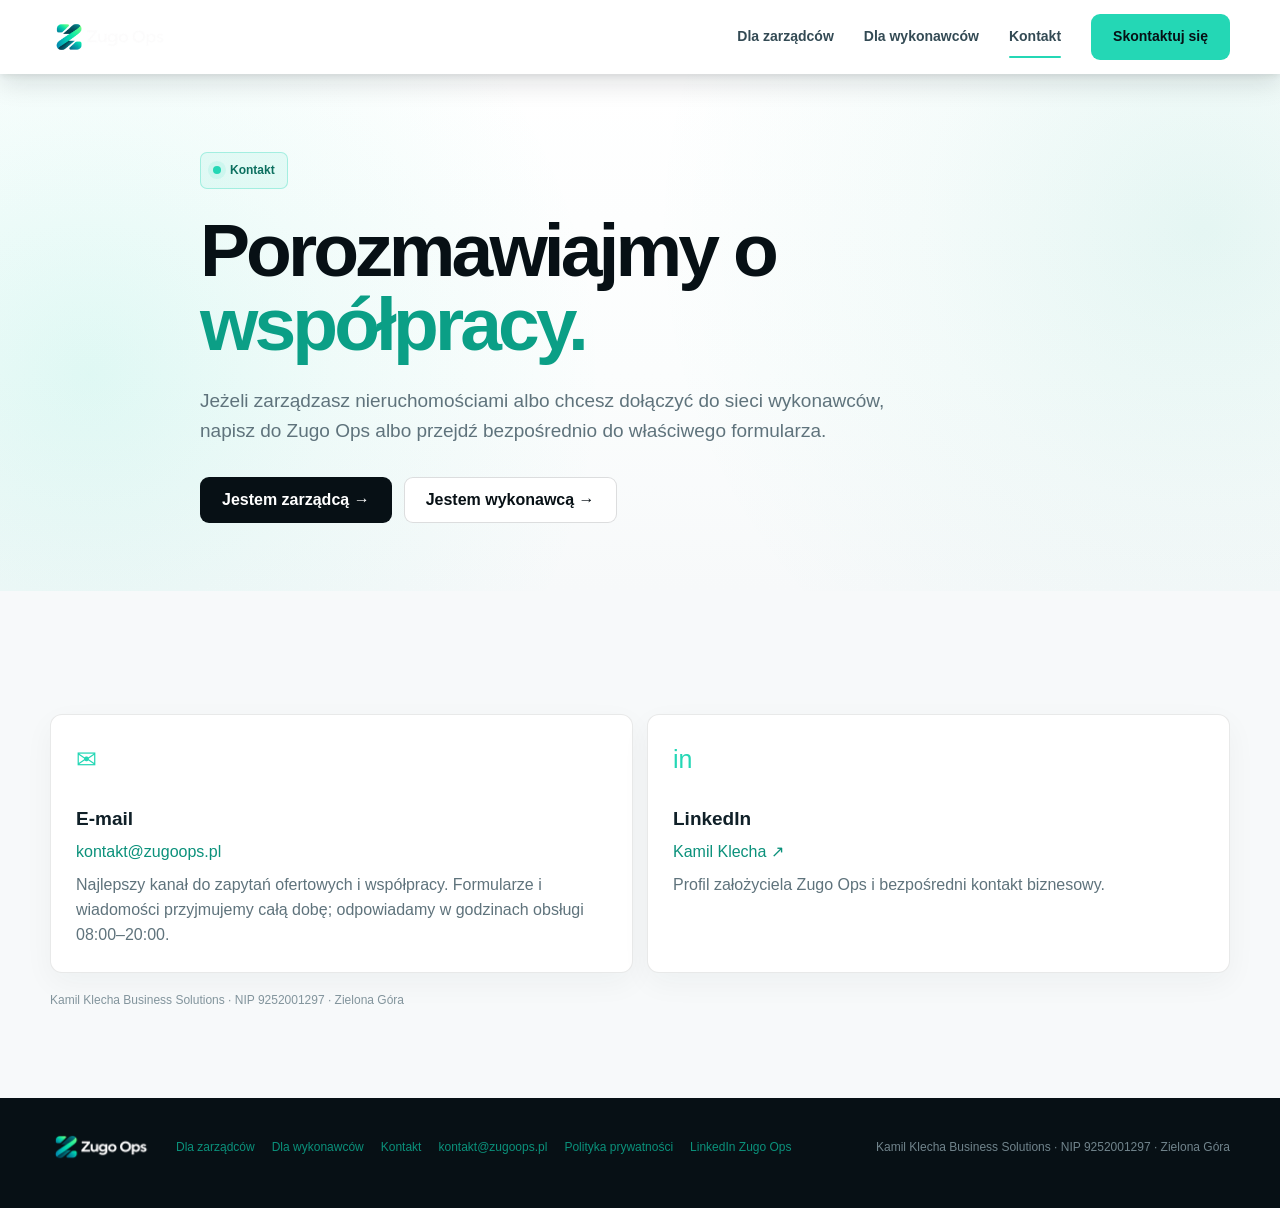
==== commit 8d5b3dfb: "dfg" ====
--- a/kontakt/index.html
+++ b/kontakt/index.html
@@ -6,7 +6,7 @@
 <meta name="theme-color" content="#071015">
 <meta name="robots" content="index,follow,max-image-preview:large">
 <link rel="canonical" href="https://zugoops.pl/kontakt/">
-<link rel="stylesheet" href="/zugo-proptech-v55.css">
+<link rel="stylesheet" href="/zugo-proptech-v56.css">
 <link rel="icon" type="image/png" sizes="64x64" href="/favicon-64.png">
 <link rel="apple-touch-icon" href="/favicon.png">
 <meta property="og:type" content="website">
--- a/zugo-proptech-v56.css
+++ b/zugo-proptech-v56.css
@@ -0,0 +1,868 @@
+
+:root{
+ --bg:#071015;--bg2:#09171d;--surface:#0f222b;--surface2:#0b181e;
+ --text:#f2f5f6;--muted:#a9b7bd;--dim:#758991;--mint:#24d7b5;--mint2:#a7f2db;
+ --red:#ff6b63;--amber:#ffcb66;--line:rgba(255,255,255,.095);--lineMint:rgba(36,215,181,.24);
+ --card:rgba(255,255,255,.038);--max:1180px;
+}
+*{box-sizing:border-box}html{scroll-behavior:smooth}body{margin:0;font-family:Inter,ui-sans-serif,-apple-system,BlinkMacSystemFont,"Segoe UI",sans-serif;background:radial-gradient(circle at 8% 4%,rgba(36,215,181,.09),transparent 27%),radial-gradient(circle at 92% 12%,rgba(35,118,148,.10),transparent 24%),linear-gradient(180deg,var(--bg),var(--bg2) 55%,var(--bg));color:var(--text);line-height:1.55;-webkit-font-smoothing:antialiased}
+a{color:inherit;text-decoration:none}img{display:block;max-width:100%}.wrap{width:min(calc(100% - 40px),var(--max));margin:auto}
+.nav{position:sticky;top:0;z-index:80;border-bottom:1px solid rgba(255,255,255,.06);background:rgba(7,16,21,.88);backdrop-filter:blur(16px)}
+.navin{height:78px;display:flex;align-items:center;justify-content:space-between;gap:24px}.brand{display:flex;align-items:center}.logo{height:40px;width:auto}.links{display:flex;gap:26px;align-items:center;font-size:14px;color:#c7d1d5}.links a:hover,.links a.active{color:#fff}.links a.active{position:relative}.links a.active:after{content:"";position:absolute;left:0;right:0;bottom:-10px;height:2px;background:var(--mint);border-radius:2px}
+.menuToggle{display:none;width:44px;height:44px;border:1px solid var(--line);border-radius:13px;background:rgba(255,255,255,.035);padding:10px;cursor:pointer}.menuToggle span{display:block;height:2px;background:#fff;margin:5px 0;border-radius:2px}.mobileMenu{display:none}
+.btn{display:inline-flex;align-items:center;justify-content:center;gap:8px;min-height:50px;padding:0 21px;border-radius:15px;border:1px solid transparent;font-weight:800;transition:.18s ease;cursor:pointer}.btn:hover{transform:translateY(-1px)}.primary{background:linear-gradient(135deg,var(--mint),#77e7c7);color:#062118;box-shadow:0 14px 40px rgba(36,215,181,.15)}.secondary{background:rgba(255,255,255,.025);border-color:var(--line);color:#fff}.textLink{color:var(--mint2);text-decoration:underline;text-underline-offset:3px}
+.hero{padding:90px 0 68px}.heroGrid{display:grid;grid-template-columns:1.02fr .98fr;gap:58px;align-items:center}.heroTextOnly{max-width:880px}
+.eyebrow{display:inline-flex;align-items:center;gap:9px;padding:8px 12px;border:1px solid var(--lineMint);background:rgba(36,215,181,.055);border-radius:999px;color:#d4f7ec;font-size:12px;font-weight:850;margin-bottom:24px}.eyebrow:before{content:"";width:8px;height:8px;border-radius:50%;background:var(--mint);box-shadow:0 0 0 5px rgba(36,215,181,.10)}
+h1{font-size:clamp(48px,6vw,75px);line-height:.99;letter-spacing:-.06em;margin:0;font-weight:850}.accent{color:var(--mint2)}.hero p{font-size:19px;color:var(--muted);max-width:710px;margin:25px 0 0}.actions{display:flex;gap:12px;flex-wrap:wrap;margin-top:28px}.micro{display:flex;gap:18px;flex-wrap:wrap;margin-top:19px;font-size:12px;color:#84969d}.micro span:before{content:"✓";color:var(--mint);font-weight:900;margin-right:7px}
+.heroVisual{position:relative;padding:14px;border:1px solid var(--lineMint);background:linear-gradient(180deg,rgba(36,215,181,.055),rgba(255,255,255,.02));border-radius:30px;box-shadow:0 30px 85px rgba(0,0,0,.28);overflow:hidden}.heroVisual img{width:100%;height:auto;border-radius:21px}
+section{padding:88px 0}.strip{padding:0}.kicker{text-transform:uppercase;letter-spacing:.13em;font-size:12px;font-weight:900;color:var(--mint);margin-bottom:12px}h2{font-size:clamp(36px,4.5vw,55px);line-height:1.04;letter-spacing:-.045em;margin:0;max-width:900px}.lead{font-size:18px;color:var(--muted);max-width:810px;margin:17px 0 0}
+.valueStrip{display:grid;grid-template-columns:repeat(4,1fr);gap:12px}.value{border:1px solid var(--line);background:var(--card);border-radius:18px;padding:18px}.value b{display:block;font-size:14px}.value small{color:var(--dim)}
+.split{display:grid;grid-template-columns:1fr 1fr;gap:18px;margin-top:42px}.side{border:1px solid var(--line);background:var(--card);border-radius:25px;padding:29px;position:relative;overflow:hidden}.side.mint{border-color:var(--lineMint);background:linear-gradient(180deg,rgba(36,215,181,.07),rgba(255,255,255,.025))}.side h3{font-size:28px;line-height:1.08;letter-spacing:-.035em;margin:0 0 13px}.side p{color:var(--muted)}
+.checks{display:grid;gap:11px;margin-top:22px;color:#d3dcdf}.checks div{display:flex;gap:10px}.checks div:before{content:"✓";color:var(--mint);font-weight:900}.checks.red div:before{content:"×";color:var(--red)}
+.band{border-top:1px solid rgba(255,255,255,.06);border-bottom:1px solid rgba(255,255,255,.06);background:linear-gradient(90deg,rgba(255,255,255,.012),rgba(36,215,181,.025),rgba(255,255,255,.012))}
+.flow{display:grid;grid-template-columns:repeat(5,1fr);gap:12px;margin-top:42px}.step{border:1px solid var(--line);border-radius:20px;background:var(--card);padding:21px;min-height:185px;position:relative}.step:not(:last-child):after{content:"→";position:absolute;right:-19px;top:48%;z-index:2;color:var(--mint);font-size:18px}.num{width:35px;height:35px;border-radius:11px;display:grid;place-items:center;background:rgba(36,215,181,.09);border:1px solid rgba(36,215,181,.14);color:var(--mint);font-size:12px;font-weight:900}.step h3{font-size:17px;margin:27px 0 7px}.step p{font-size:13px;color:var(--muted);margin:0}
+.promise{display:grid;grid-template-columns:.92fr 1.08fr;gap:50px;align-items:start}.promiseGrid{display:grid;grid-template-columns:1fr 1fr;gap:12px}.promiseItem{border:1px solid var(--line);background:var(--card);padding:17px;border-radius:17px}.promiseItem b{display:block;font-size:14px;margin-bottom:4px}.promiseItem small{color:var(--dim)}
+.startGrid{display:grid;grid-template-columns:repeat(4,1fr);gap:13px;margin-top:40px}.startCard{padding:22px;border:1px solid var(--line);background:var(--card);border-radius:20px}.startCard .num{margin-bottom:28px}.startCard h3{font-size:17px;margin:0 0 7px}.startCard p{font-size:13px;color:var(--muted);margin:0}
+.founderCard{display:grid;grid-template-columns:.72fr 1.28fr;gap:34px;align-items:start;border:1px solid var(--lineMint);background:radial-gradient(circle at 0 0,rgba(36,215,181,.11),transparent 42%),var(--card);border-radius:28px;padding:34px}.founderFacts{display:grid;gap:12px}.founderFact{border:1px solid var(--line);background:rgba(255,255,255,.02);border-radius:17px;padding:18px}.founderFact b{display:block;font-size:14px}.founderFact small{color:var(--dim)}.founderMeta{margin-top:22px}.founderMeta b{display:block;font-size:18px}.founderMeta small{color:var(--mint2)}.founderLinks{display:flex;gap:10px;flex-wrap:wrap;margin-top:18px}
+.opsGrid{display:grid;grid-template-columns:repeat(3,1fr);gap:13px;margin-top:38px}.opsCard{border:1px solid var(--line);background:var(--card);border-radius:20px;padding:22px}.opsCard b{display:block;margin-bottom:7px}.opsCard p{margin:0;color:var(--muted);font-size:14px}.opsCard strong{color:var(--mint2)}
+.qaGrid{display:grid;grid-template-columns:repeat(2,1fr);gap:14px;margin-top:36px}.screen{border:1px solid var(--line);background:#08141a;border-radius:22px;overflow:hidden;box-shadow:0 18px 55px rgba(0,0,0,.22)}.screenBar{padding:12px 15px;border-bottom:1px solid var(--line);display:flex;justify-content:space-between;color:var(--dim);font-size:11px}.screenBody{padding:18px}.message{padding:13px 14px;border-radius:14px;background:#10242c;border:1px solid #1b3942;margin-bottom:10px;font-size:13px}.message b{color:#fff}.message.good{border-color:rgba(36,215,181,.25);background:rgba(36,215,181,.06)}.message.warn{border-color:rgba(255,203,102,.25);background:rgba(255,203,102,.05)}.screenNote{font-size:11px;color:var(--dim);margin-top:11px}
+.faq{display:grid;gap:10px;margin-top:35px;max-width:1000px}details{border:1px solid var(--line);border-radius:17px;background:var(--card);padding:18px 20px}summary{cursor:pointer;list-style:none;font-weight:800;display:flex;justify-content:space-between;gap:20px}summary::-webkit-details-marker{display:none}summary:after{content:"+";color:var(--mint);font-size:20px}details[open] summary:after{content:"−"}details p{color:var(--muted);margin:13px 0 0}
+.ctaBox{border:1px solid var(--lineMint);border-radius:30px;background:radial-gradient(circle at 10% 0,rgba(36,215,181,.12),transparent 43%),var(--card);padding:44px}.ctaGrid{display:grid;grid-template-columns:.85fr 1.15fr;gap:45px;align-items:start}
+.form{display:grid;grid-template-columns:1fr 1fr;gap:13px}.field{display:grid;gap:6px}.full{grid-column:1/-1}.field label{font-size:12px;font-weight:800;color:#cbd6da}.field input,.field select,.field textarea{width:100%;border:1px solid rgba(255,255,255,.11);background:#0b181e;color:var(--text);border-radius:13px;padding:13px 14px;font:inherit;outline:none}.field input,.field select{min-height:49px}.field textarea{min-height:108px;resize:vertical}.field input:focus,.field select:focus,.field textarea:focus{border-color:rgba(36,215,181,.55);box-shadow:0 0 0 3px rgba(36,215,181,.08)}.field input::placeholder,.field textarea::placeholder{color:#657a82}.hint,.legalNotice{grid-column:1/-1;color:#70838b;font-size:11px}.legalNotice a{color:var(--mint2);text-decoration:underline;text-underline-offset:2px}.formActions{grid-column:1/-1;display:flex;align-items:center;gap:12px;flex-wrap:wrap}.formStatus{font-size:12px;color:var(--muted)}.formStatus.error{color:#ff9993}.formStatus.success{color:var(--mint2)}
+.contactGrid{display:grid;grid-template-columns:1fr 1fr;gap:14px;margin-top:35px}.contactCard{border:1px solid var(--line);background:var(--card);border-radius:22px;padding:25px}.contactCard .icon{font-size:25px;color:var(--mint);margin-bottom:25px}.contactCard b{display:block;font-size:19px}.contactCard a{display:inline-block;color:var(--mint2);margin-top:7px}.contactCard p{color:var(--muted);margin:8px 0 0}
+.legalPage{max-width:900px}.legalPage h2{font-size:28px;margin:38px 0 13px}.legalPage h3{font-size:18px;margin:28px 0 8px}.legalPage p,.legalPage li{color:var(--muted)}.legalPage ul{padding-left:20px}.legalPage strong{color:var(--text)}
+.notFound{min-height:65vh;display:grid;place-items:center;text-align:center}.notFound .code{font-size:clamp(80px,14vw,160px);font-weight:900;letter-spacing:-.08em;color:rgba(167,242,219,.12);line-height:.8}
+footer{border-top:1px solid rgba(255,255,255,.07);padding:32px 0 44px;color:#788a91;font-size:12px}.foot{display:grid;grid-template-columns:auto 1fr auto;align-items:center;gap:24px}.footLogo{height:34px;width:auto}.footlinks{display:flex;gap:17px;flex-wrap:wrap}.foot a{color:#a7f2db}.companyLine{text-align:right}
+@media(max-width:950px){.links{display:none}.menuToggle{display:block}.mobileMenu.open{display:flex;flex-direction:column;gap:4px;padding:8px 20px 18px;border-top:1px solid var(--line)}.mobileMenu a{padding:12px 4px;color:#d5dfe2}.mobileMenu .btn{margin-top:8px}.heroGrid,.promise,.ctaGrid,.founderCard{grid-template-columns:1fr}.valueStrip,.flow,.startGrid,.opsGrid{grid-template-columns:1fr 1fr}.step:after{display:none}.foot{grid-template-columns:1fr}.companyLine{text-align:left}}
+@media(max-width:650px){.wrap{width:min(calc(100% - 28px),var(--max))}.navin{height:68px}.logo{height:34px}.hero{padding-top:62px}h1{font-size:47px}.hero p,.lead{font-size:17px}section{padding:70px 0}.valueStrip,.split,.flow,.startGrid,.opsGrid,.qaGrid,.promiseGrid,.form,.contactGrid{grid-template-columns:1fr}.full,.hint,.legalNotice,.formActions{grid-column:1}.ctaBox{padding:29px 21px}.footlinks{display:grid;gap:10px}.heroVisual{padding:10px}}
+
+
+/* Founder photo + narrative section */
+.founderCardWithPhoto{
+  grid-template-columns:360px 1fr;
+  align-items:center;
+}
+.founderPhotoWrap{
+  border-radius:24px;
+  overflow:hidden;
+  border:1px solid var(--lineMint);
+  background:var(--surface);
+  box-shadow:0 24px 70px rgba(0,0,0,.28);
+}
+.founderPhoto{
+  width:100%;
+  height:auto;
+  aspect-ratio:1/1;
+  object-fit:cover;
+  object-position:center;
+}
+.founderStory{
+  color:var(--muted);
+  font-size:16px;
+  margin:18px 0 0;
+  max-width:760px;
+}
+@media(max-width:950px){
+  .founderCardWithPhoto{grid-template-columns:1fr}
+  .founderPhotoWrap{max-width:420px}
+}
+
+
+/* Founder photo v2 — original image, display crop only */
+.founderPhotoWrap{
+  aspect-ratio:4/5;
+  max-height:520px;
+}
+.founderPhoto{
+  width:100%;
+  height:100%;
+  aspect-ratio:auto;
+  object-fit:cover;
+  object-position:center 43%;
+}
+@media(max-width:950px){
+  .founderPhotoWrap{
+    aspect-ratio:4/5;
+    max-width:420px;
+  }
+}
+
+
+/* =========================================================
+   PROPTECH V4 — operational product visual language
+   Less "AI landing page", more property operations console.
+   ========================================================= */
+
+:root{
+  --radius-lg:16px;
+  --radius-md:11px;
+  --radius-sm:8px;
+  --console:#081319;
+  --console2:#0b1a21;
+  --hairline:rgba(255,255,255,.075);
+}
+
+/* De-glow / de-template */
+body{
+  background:
+    linear-gradient(rgba(255,255,255,.018) 1px, transparent 1px),
+    linear-gradient(90deg,rgba(255,255,255,.018) 1px, transparent 1px),
+    linear-gradient(180deg,#071015,#09171d 48%,#071015);
+  background-size:64px 64px,64px 64px,auto;
+}
+.nav{background:rgba(7,16,21,.95)}
+.btn{border-radius:9px;min-height:46px}
+.primary{box-shadow:none}
+.eyebrow{border-radius:7px;background:rgba(36,215,181,.04)}
+.heroVisual,.side,.value,.step,.startCard,.opsCard,.promiseItem,.screen,
+.contactCard,.ctaBox,.founderCard,details{
+  border-radius:var(--radius-lg);
+  box-shadow:none;
+}
+.heroVisual{background:var(--console);padding:0}
+section{position:relative}
+.band{background:rgba(255,255,255,.012)}
+h1{letter-spacing:-.052em}
+
+/* Product console hero */
+.opsConsole{
+  border:1px solid rgba(255,255,255,.10);
+  background:var(--console);
+  overflow:hidden;
+  border-radius:14px;
+  box-shadow:0 25px 70px rgba(0,0,0,.30);
+}
+.consoleTop{
+  height:46px;display:flex;align-items:center;justify-content:space-between;
+  padding:0 15px;border-bottom:1px solid var(--hairline);
+  background:#09171d;font-size:11px;color:#83969d;
+}
+.consoleBrand{display:flex;align-items:center;gap:9px;color:#dbe5e8;font-weight:800}
+.consoleDot{width:8px;height:8px;border-radius:50%;background:var(--mint)}
+.consoleLive{display:flex;align-items:center;gap:7px}
+.consoleLive:before{content:"";width:6px;height:6px;border-radius:50%;background:var(--mint)}
+.consoleShell{display:grid;grid-template-columns:144px 1fr;min-height:410px}
+.consoleSide{
+  border-right:1px solid var(--hairline);padding:15px 10px;background:#08141a;
+}
+.consoleSideLabel{
+  padding:9px 10px;border-radius:7px;color:#758991;font-size:11px;margin-bottom:4px
+}
+.consoleSideLabel.active{
+  background:rgba(36,215,181,.07);color:#c9f7ea;border:1px solid rgba(36,215,181,.12)
+}
+.consoleMain{padding:18px}
+.consoleHeader{display:flex;justify-content:space-between;align-items:flex-end;gap:12px;margin-bottom:15px}
+.consoleHeader b{font-size:16px}.consoleHeader small{color:#758991}
+.consoleFilters{display:flex;gap:6px;flex-wrap:wrap}
+.consoleFilter{
+  padding:5px 8px;border:1px solid var(--hairline);border-radius:6px;
+  font-size:9px;color:#82969d;background:#0b1920
+}
+.ticketTable{border:1px solid var(--hairline);border-radius:9px;overflow:hidden}
+.ticketHead,.ticketRow{
+  display:grid;grid-template-columns:58px 1.5fr .8fr .9fr 80px;gap:8px;align-items:center;
+}
+.ticketHead{
+  padding:8px 10px;background:#0c1a21;border-bottom:1px solid var(--hairline);
+  color:#6f848c;font-size:8px;text-transform:uppercase;letter-spacing:.07em
+}
+.ticketRow{
+  padding:11px 10px;border-bottom:1px solid rgba(255,255,255,.055);
+  color:#cbd5d9;font-size:10px
+}
+.ticketRow:last-child{border-bottom:0}
+.ticketRow strong{font-size:10px;color:#f0f4f5}
+.statusChip{
+  width:max-content;padding:4px 7px;border-radius:5px;font-size:8px;font-weight:800;
+  border:1px solid rgba(255,255,255,.08)
+}
+.statusChip.green{color:#9df0d8;background:rgba(36,215,181,.07);border-color:rgba(36,215,181,.16)}
+.statusChip.amber{color:#ffd78a;background:rgba(255,203,102,.06);border-color:rgba(255,203,102,.15)}
+.statusChip.gray{color:#9aabb1;background:rgba(255,255,255,.035)}
+.consoleFooter{
+  display:flex;justify-content:space-between;gap:12px;padding-top:14px;color:#71858d;font-size:9px
+}
+
+/* More product-like section chrome */
+.sectionRule{
+  display:flex;align-items:center;gap:12px;margin-bottom:26px;color:#81939a;font-size:11px;
+  text-transform:uppercase;letter-spacing:.12em
+}
+.sectionRule:after{content:"";height:1px;background:var(--hairline);flex:1}
+.propFeatureGrid{display:grid;grid-template-columns:1.15fr .85fr;gap:15px;margin-top:36px}
+.propPanel{
+  border:1px solid var(--hairline);background:var(--console);border-radius:14px;overflow:hidden
+}
+.propPanelTitle{
+  height:43px;display:flex;align-items:center;justify-content:space-between;
+  border-bottom:1px solid var(--hairline);padding:0 14px;font-size:11px;color:#80939a
+}
+.propPanelBody{padding:16px}
+.activityItem{
+  display:grid;grid-template-columns:12px 92px 1fr auto;gap:10px;align-items:start;
+  padding:11px 0;border-bottom:1px solid rgba(255,255,255,.055);font-size:11px
+}
+.activityItem:last-child{border:0}
+.activityDot{width:7px;height:7px;border-radius:50%;background:var(--mint);margin-top:5px}
+.activityTime{color:#657b84;font-size:9px}.activityText{color:#cad4d8}
+.activityMeta{color:#758991;font-size:9px}
+.ruleRows{display:grid}
+.ruleRow{
+  display:grid;grid-template-columns:1fr auto;gap:18px;padding:13px 0;
+  border-bottom:1px solid rgba(255,255,255,.055);font-size:11px
+}
+.ruleRow:last-child{border:0}.ruleRow span{color:#80939a}.ruleRow b{font-size:10px;color:#dce4e7}
+
+/* Demo CTA */
+.demoBlock{
+  margin-top:38px;border:1px solid rgba(36,215,181,.20);
+  background:#081319;border-radius:14px;overflow:hidden
+}
+.demoVideoPlaceholder{
+  aspect-ratio:16/8;min-height:330px;display:grid;place-items:center;
+  background:
+    linear-gradient(rgba(255,255,255,.018) 1px,transparent 1px),
+    linear-gradient(90deg,rgba(255,255,255,.018) 1px,transparent 1px),
+    radial-gradient(circle at 50% 35%,rgba(36,215,181,.09),transparent 36%),#081319;
+  background-size:42px 42px,42px 42px,auto,auto;text-align:center;padding:25px
+}
+.demoPlay{
+  width:62px;height:62px;border-radius:50%;border:1px solid rgba(36,215,181,.32);
+  display:grid;place-items:center;margin:0 auto 18px;color:var(--mint);font-size:20px;
+  background:rgba(36,215,181,.055)
+}
+.demoVideoPlaceholder b{font-size:20px}.demoVideoPlaceholder p{
+  max-width:520px;margin:8px auto 0;color:#81949c;font-size:13px
+}
+.demoCaption{
+  padding:12px 15px;border-top:1px solid var(--hairline);
+  display:flex;justify-content:space-between;gap:15px;color:#73878f;font-size:10px
+}
+.demoCaption strong{color:#cbd5d9}
+
+/* Founder less "marketing card" */
+.founderCard{
+  border-color:var(--hairline);
+  background:#081319;
+}
+.founderPhotoWrap{border-radius:12px}
+.founderStory{max-width:800px}
+
+/* Manager / contractor operational blocks */
+.opsCard{background:#081319;border-color:var(--hairline)}
+.qaGrid .screen{background:#081319}
+.message{border-radius:7px}
+.ticketStatus,.statusChip{border-radius:5px}
+
+@media(max-width:950px){
+  .consoleShell{grid-template-columns:1fr}
+  .consoleSide{display:none}
+  .propFeatureGrid{grid-template-columns:1fr}
+}
+@media(max-width:650px){
+  .ticketHead{display:none}
+  .ticketRow{grid-template-columns:48px 1fr 90px}
+  .ticketRow > :nth-child(3),.ticketRow > :nth-child(4){display:none}
+  .activityItem{grid-template-columns:12px 1fr auto}
+  .activityTime{display:none}
+  .demoVideoPlaceholder{min-height:260px}
+}
+
+
+/* =========================================================
+   LIGHT PROPTECH V5
+   White-first property operations visual language
+   Zugo mint/teal as accents only
+   ========================================================= */
+
+:root{
+  --bg:#f7f9fa;
+  --bg2:#ffffff;
+  --surface:#ffffff;
+  --surface2:#f1f5f6;
+  --text:#102028;
+  --muted:#5f737c;
+  --dim:#82949c;
+  --mint:#24d7b5;
+  --mint2:#0fae91;
+  --deep:#071015;
+  --teal:#0f222b;
+  --line:rgba(7,16,21,.10);
+  --lineMint:rgba(36,215,181,.30);
+  --card:#ffffff;
+  --console:#081319;
+  --console2:#0b1a21;
+  --hairline:rgba(7,16,21,.08);
+}
+
+html,body{
+  background:#f7f9fa;
+  color:var(--text);
+}
+body{
+  background:
+    linear-gradient(rgba(15,34,43,.025) 1px, transparent 1px),
+    linear-gradient(90deg,rgba(15,34,43,.025) 1px, transparent 1px),
+    linear-gradient(180deg,#fbfcfd,#f7f9fa 52%,#fff);
+  background-size:64px 64px,64px 64px,auto;
+}
+.nav{
+  background:rgba(255,255,255,.94);
+  border-bottom:1px solid rgba(7,16,21,.08);
+  box-shadow:0 1px 0 rgba(7,16,21,.03);
+}
+.logo{filter:none}
+.links{color:#50636b}
+.links a:hover,.links a.active{color:#071015}
+.mobileMenu{background:#fff}
+.mobileMenu a{color:#18313b}
+.menuToggle{background:#fff;border-color:rgba(7,16,21,.12)}
+.menuToggle span{background:#071015}
+
+.btn.primary{
+  background:#071015;
+  color:#fff;
+  box-shadow:none;
+}
+.btn.primary:hover{background:#0f222b}
+.btn.secondary{
+  background:#fff;
+  border-color:rgba(7,16,21,.12);
+  color:#102028;
+}
+.eyebrow{
+  color:#0c6f5f;
+  border-color:rgba(36,215,181,.32);
+  background:rgba(36,215,181,.08);
+}
+.hero{padding-top:88px}
+.hero p,.lead{color:var(--muted)}
+.micro{color:#70838b}
+.kicker{color:#0b9f86}
+.accent{color:#0b9f86}
+h1,h2,h3{color:#071015}
+
+.value,.side,.step,.startCard,.opsCard,.promiseItem,.contactCard,
+.ctaBox,.founderCard,details,.propPanel{
+  background:#fff;
+  border-color:rgba(7,16,21,.09);
+  box-shadow:0 10px 30px rgba(20,42,52,.045);
+}
+.side.mint{
+  background:linear-gradient(180deg,#f2fffb,#ffffff);
+  border-color:rgba(36,215,181,.28);
+}
+.band{
+  background:#fff;
+  border-color:rgba(7,16,21,.07);
+}
+.checks{color:#334a54}
+.checks.red{color:#536870}
+
+.num,.deliverableIcon{
+  background:rgba(36,215,181,.10);
+  border-color:rgba(36,215,181,.18);
+  color:#0a927b;
+}
+.step:not(:last-child):after{color:#0da98e}
+.textLink,.contactCard a,.foot a,.legalNotice a{color:#0b917b}
+
+/* Hero product console remains dark as a strong product anchor */
+.opsConsole{
+  border-color:rgba(7,16,21,.12);
+  box-shadow:0 24px 55px rgba(20,42,52,.16);
+}
+.consoleTop{background:#09171d}
+.consoleSide{background:#08141a}
+.consoleMain{background:#081319}
+
+/* Operational blocks get less "AI card", more enterprise UI */
+.sectionRule{color:#6f8189}
+.sectionRule:after{background:rgba(7,16,21,.09)}
+.propPanel{
+  overflow:hidden;
+}
+.propPanelTitle{
+  background:#f6f9fa;
+  border-color:rgba(7,16,21,.08);
+  color:#61757e;
+}
+.propPanelBody{background:#fff}
+.activityItem{border-color:rgba(7,16,21,.065)}
+.activityText{color:#29414b}
+.activityTime,.activityMeta{color:#7d9098}
+.ruleRow{border-color:rgba(7,16,21,.065)}
+.ruleRow span{color:#60747d}
+.ruleRow b{color:#17323c}
+
+/* Demo block light shell */
+.demoBlock{
+  background:#fff;
+  border-color:rgba(7,16,21,.09);
+  box-shadow:0 14px 35px rgba(20,42,52,.05);
+}
+.demoVideoPlaceholder{
+  background:
+    linear-gradient(rgba(15,34,43,.025) 1px,transparent 1px),
+    linear-gradient(90deg,rgba(15,34,43,.025) 1px,transparent 1px),
+    radial-gradient(circle at 50% 35%,rgba(36,215,181,.09),transparent 36%),#f8fbfb;
+  background-size:42px 42px,42px 42px,auto,auto;
+}
+.demoVideoPlaceholder b{color:#071015}
+.demoVideoPlaceholder p{color:#6c8088}
+.demoPlay{
+  background:#071015;
+  color:#24d7b5;
+  border-color:#071015;
+}
+.demoCaption{
+  border-color:rgba(7,16,21,.08);
+  color:#768990;
+}
+.demoCaption strong{color:#203942}
+
+/* Founder */
+.founderCard{
+  background:linear-gradient(180deg,#ffffff,#fbfdfd);
+  border-color:rgba(7,16,21,.09);
+}
+.founderStory{color:#566a73}
+.founderMeta small{color:#0b917b}
+
+/* Manager QA screens remain dark product snapshots */
+.qaGrid .screen{
+  background:#081319;
+  border-color:rgba(7,16,21,.12);
+}
+.screenBar{color:#8ca0a8}
+.screenNote{color:#81949c}
+
+/* Contact / forms */
+.field label{color:#425862}
+.field input,.field select,.field textarea{
+  background:#fff;
+  color:#102028;
+  border-color:rgba(7,16,21,.13);
+}
+.field input::placeholder,.field textarea::placeholder{color:#91a0a6}
+.field input:focus,.field select:focus,.field textarea:focus{
+  border-color:rgba(36,215,181,.65);
+  box-shadow:0 0 0 3px rgba(36,215,181,.12);
+}
+.hint,.legalNotice{color:#7d9097}
+.formStatus{color:#62777f}
+
+/* Footer */
+footer{
+  background:#071015;
+  color:#81949c;
+  border-top:0;
+}
+footer .footLogo{filter:none}
+footer a{color:#b9eee0}
+footer .companyLine{color:#71848c}
+
+/* Legal page */
+.legalPage p,.legalPage li{color:#596d76}
+.legalPage strong{color:#102028}
+
+/* subtle logo-motif decorations */
+.hero:before{
+  content:"";
+  position:absolute;
+  width:260px;height:260px;
+  right:3vw;top:75px;
+  border:1px solid rgba(36,215,181,.10);
+  transform:rotate(45deg);
+  border-radius:34px;
+  pointer-events:none;
+}
+.hero:after{
+  content:"";
+  position:absolute;
+  width:110px;height:110px;
+  left:2vw;top:210px;
+  border-left:3px solid rgba(36,215,181,.18);
+  border-bottom:3px solid rgba(36,215,181,.18);
+  transform:rotate(45deg);
+  pointer-events:none;
+}
+.hero > .wrap{position:relative;z-index:2}
+
+/* Large section labels feel more "PropTech publication" */
+section:not(.strip)>.wrap>.kicker{
+  display:inline-flex;
+  align-items:center;
+  gap:9px;
+}
+section:not(.strip)>.wrap>.kicker:before{
+  content:"";
+  width:18px;height:2px;background:#24d7b5;
+}
+
+/* Feature cards slightly squarer */
+.value,.step,.startCard,.opsCard,.promiseItem,.contactCard,details{
+  border-radius:12px;
+}
+.ctaBox,.founderCard{border-radius:18px}
+.heroVisual,.opsConsole,.propPanel,.demoBlock{border-radius:14px}
+
+@media(max-width:950px){
+  .hero:before,.hero:after{display:none}
+}
+
+
+/* Outcome-based value section */
+.outcomesSection{
+  background:#fff;
+  border-top:1px solid rgba(7,16,21,.07);
+  border-bottom:1px solid rgba(7,16,21,.07);
+}
+.outcomesGrid{
+  display:grid;
+  grid-template-columns:1fr 1fr;
+  gap:0;
+  margin-top:46px;
+  border-top:1px solid rgba(7,16,21,.09);
+  border-left:1px solid rgba(7,16,21,.09);
+}
+.outcomeItem{
+  min-height:255px;
+  padding:30px 34px 34px;
+  border-right:1px solid rgba(7,16,21,.09);
+  border-bottom:1px solid rgba(7,16,21,.09);
+  position:relative;
+  background:#fff;
+}
+.outcomeItem:before{
+  content:"";
+  position:absolute;
+  left:0;
+  top:0;
+  width:0;
+  height:3px;
+  background:#24d7b5;
+  transition:width .2s ease;
+}
+.outcomeItem:hover:before{width:100%}
+.outcomeIndex{
+  display:block;
+  font-size:11px;
+  font-weight:900;
+  letter-spacing:.10em;
+  color:#0b9f86;
+  margin-bottom:44px;
+}
+.outcomeItem h3{
+  font-size:24px;
+  line-height:1.12;
+  letter-spacing:-.035em;
+  margin:0 0 12px;
+}
+.outcomeItem p{
+  color:#62757d;
+  max-width:480px;
+  margin:0;
+  font-size:15px;
+}
+@media(max-width:720px){
+  .outcomesGrid{grid-template-columns:1fr}
+  .outcomeItem{min-height:auto}
+}
+
+
+/* V5.2 cachefix final guards */
+html, body {
+  background-color:#f7f9fa !important;
+  color:#102028 !important;
+}
+.nav {
+  background:rgba(255,255,255,.96) !important;
+  border-bottom-color:rgba(7,16,21,.08) !important;
+}
+.hero {
+  background:
+    radial-gradient(circle at 84% 15%, rgba(36,215,181,.10), transparent 24%),
+    linear-gradient(180deg,#ffffff,#f7f9fa) !important;
+}
+.hero h1 { color:#071015 !important; }
+.hero p { color:#5f737c !important; }
+
+
+/* V5.3 — explicit business outcomes directly under hero */
+.outcomesStrong{
+  padding:86px 0;
+  background:#ffffff !important;
+  border-top:1px solid rgba(7,16,21,.08);
+  border-bottom:1px solid rgba(7,16,21,.08);
+}
+.outcomesIntro{
+  display:grid;
+  grid-template-columns:1fr 1fr;
+  gap:56px;
+  align-items:end;
+  margin-bottom:48px;
+}
+.outcomesIntro h2{max-width:620px}
+.outcomesIntro .lead{margin:0;max-width:560px}
+.outcomesGridStrong{
+  display:grid;
+  grid-template-columns:repeat(4,1fr);
+  gap:0;
+  border-top:1px solid rgba(7,16,21,.10);
+  border-left:1px solid rgba(7,16,21,.10);
+}
+.outcomesGridStrong .outcomeItem{
+  min-height:320px;
+  padding:30px 28px 32px;
+  border-right:1px solid rgba(7,16,21,.10);
+  border-bottom:1px solid rgba(7,16,21,.10);
+  background:#fff;
+}
+.outcomesGridStrong .outcomeIndex{margin-bottom:54px}
+.outcomesGridStrong .outcomeItem h3{font-size:23px;line-height:1.08}
+.outcomesGridStrong .outcomeItem p{font-size:14px;line-height:1.58}
+@media(max-width:1050px){
+  .outcomesGridStrong{grid-template-columns:1fr 1fr}
+}
+@media(max-width:720px){
+  .outcomesIntro{grid-template-columns:1fr;gap:18px}
+  .outcomesGridStrong{grid-template-columns:1fr}
+  .outcomesGridStrong .outcomeItem{min-height:auto}
+}
+
+
+/* V5.4 — floating sticky navigation inspired by modern PropTech */
+.nav{
+  position:sticky !important;
+  top:14px !important;
+  z-index:1000 !important;
+  width:min(calc(100% - 36px),1180px) !important;
+  margin:14px auto 0 !important;
+  border:1px solid rgba(7,16,21,.09) !important;
+  border-radius:18px !important;
+  background:rgba(255,255,255,.90) !important;
+  backdrop-filter:blur(18px) saturate(140%) !important;
+  -webkit-backdrop-filter:blur(18px) saturate(140%) !important;
+  box-shadow:
+    0 12px 32px rgba(20,42,52,.08),
+    0 2px 8px rgba(20,42,52,.04) !important;
+  transition:
+    box-shadow .22s ease,
+    transform .22s ease,
+    background-color .22s ease !important;
+}
+.nav.scrolled{
+  background:rgba(255,255,255,.96) !important;
+  box-shadow:
+    0 18px 42px rgba(20,42,52,.12),
+    0 4px 12px rgba(20,42,52,.05) !important;
+}
+.navin{
+  height:68px !important;
+  width:100% !important;
+  padding:0 18px !important;
+}
+.mobileMenu{
+  border-top:1px solid rgba(7,16,21,.07) !important;
+  border-radius:0 0 16px 16px !important;
+  background:rgba(255,255,255,.97) !important;
+}
+@media(max-width:720px){
+  .nav{
+    width:min(calc(100% - 20px),1180px) !important;
+    top:8px !important;
+    margin-top:8px !important;
+    border-radius:14px !important;
+  }
+  .navin{
+    height:62px !important;
+    padding:0 12px !important;
+  }
+}
+
+
+/* =========================================================
+   V5.5 UX PASS
+   Strong sticky header shadow + clearer enterprise hierarchy
+   ========================================================= */
+
+/* Property Meld-like sticky bar: full width, clear bottom shadow */
+.nav{
+  position:sticky !important;
+  top:0 !important;
+  z-index:1200 !important;
+  width:100% !important;
+  margin:0 !important;
+  border:0 !important;
+  border-radius:0 !important;
+  background:rgba(255,255,255,.97) !important;
+  backdrop-filter:blur(16px) saturate(140%) !important;
+  -webkit-backdrop-filter:blur(16px) saturate(140%) !important;
+  box-shadow:
+    0 10px 26px rgba(7,16,21,.12),
+    0 2px 7px rgba(7,16,21,.08) !important;
+}
+.nav.scrolled{
+  box-shadow:
+    0 14px 34px rgba(7,16,21,.16),
+    0 3px 9px rgba(7,16,21,.09) !important;
+}
+.navin{
+  height:74px !important;
+  width:min(calc(100% - 40px),1180px) !important;
+  padding:0 !important;
+  margin:auto !important;
+}
+
+/* clearer primary navigation */
+.links{gap:30px !important}
+.links>a:not(.btn){
+  font-weight:650;
+  color:#334a54 !important;
+}
+.links>a:not(.btn):hover{color:#071015 !important}
+.nav .btn.primary{
+  background:#24d7b5 !important;
+  color:#071015 !important;
+  font-weight:850;
+}
+
+/* Hero spacing now accounts for sticky nav */
+.hero{
+  padding-top:78px !important;
+}
+
+/* stronger hero split */
+.heroGrid{
+  gap:72px !important;
+}
+.hero .actions{
+  margin-top:32px !important;
+}
+.hero .btn.primary{
+  background:#071015 !important;
+  color:#fff !important;
+}
+.hero .btn.secondary{
+  background:#fff !important;
+  color:#071015 !important;
+  border-color:rgba(7,16,21,.14) !important;
+}
+
+/* outcomes section: make the four reasons visually dominant */
+.outcomesStrong{
+  padding:96px 0 !important;
+}
+.outcomesIntro{
+  margin-bottom:54px !important;
+}
+.outcomesGridStrong .outcomeItem{
+  min-height:330px !important;
+  transition:background .18s ease, transform .18s ease;
+}
+.outcomesGridStrong .outcomeItem:hover{
+  background:#f7fbfa !important;
+}
+.outcomesGridStrong .outcomeIndex{
+  font-size:12px !important;
+  margin-bottom:58px !important;
+}
+.outcomesGridStrong .outcomeItem h3{
+  font-size:25px !important;
+  max-width:230px;
+}
+.outcomesGridStrong .outcomeItem p{
+  margin-top:14px !important;
+  color:#596d76 !important;
+}
+
+/* stronger demo CTA */
+.demoBlock{
+  border:1px solid rgba(7,16,21,.12) !important;
+}
+.demoVideoPlaceholder{
+  position:relative;
+}
+.demoVideoPlaceholder:after{
+  content:"Demo wideo po zakończeniu pilota";
+  position:absolute;
+  top:18px;
+  right:18px;
+  padding:6px 9px;
+  border-radius:999px;
+  background:#fff;
+  border:1px solid rgba(7,16,21,.10);
+  color:#50636b;
+  font-size:10px;
+  font-weight:750;
+}
+
+/* product panels feel more like application UI */
+.opsConsole{
+  box-shadow:0 24px 60px rgba(7,16,21,.18) !important;
+}
+.propPanel{
+  box-shadow:0 8px 28px rgba(20,42,52,.045) !important;
+}
+
+/* tighter editorial rhythm */
+section + section{
+  scroll-margin-top:90px;
+}
+
+/* footer stays dark and clear */
+footer{
+  margin-top:0;
+}
+
+/* mobile sticky nav */
+@media(max-width:720px){
+  .nav{
+    top:0 !important;
+    margin:0 !important;
+    border-radius:0 !important;
+  }
+  .navin{
+    width:min(calc(100% - 24px),1180px) !important;
+    height:66px !important;
+  }
+}
+
+
+/* V5.6 — clean live gradient hero; no decorative crosses/grid */
+body{
+  background:#f7f9fa !important;
+  background-image:none !important;
+}
+
+.hero{
+  position:relative !important;
+  overflow:hidden !important;
+  background:
+    radial-gradient(circle at 7% 58%, rgba(36,215,181,.13) 0%, rgba(36,215,181,.055) 20%, rgba(36,215,181,0) 42%),
+    radial-gradient(circle at 94% 30%, rgba(15,174,145,.10) 0%, rgba(15,174,145,.04) 22%, rgba(15,174,145,0) 44%),
+    linear-gradient(180deg,#ffffff 0%,#fbfdfd 58%,#f7f9fa 100%) !important;
+}
+
+.hero:before,
+.hero:after{
+  content:none !important;
+  display:none !important;
+}
+
+.hero > .wrap{
+  position:relative !important;
+  z-index:2 !important;
+}
+
+.outcomesStrong,
+.band,
+section{
+  background-image:none;
+}
+
+.opsConsole{
+  background:#081319 !important;
+}
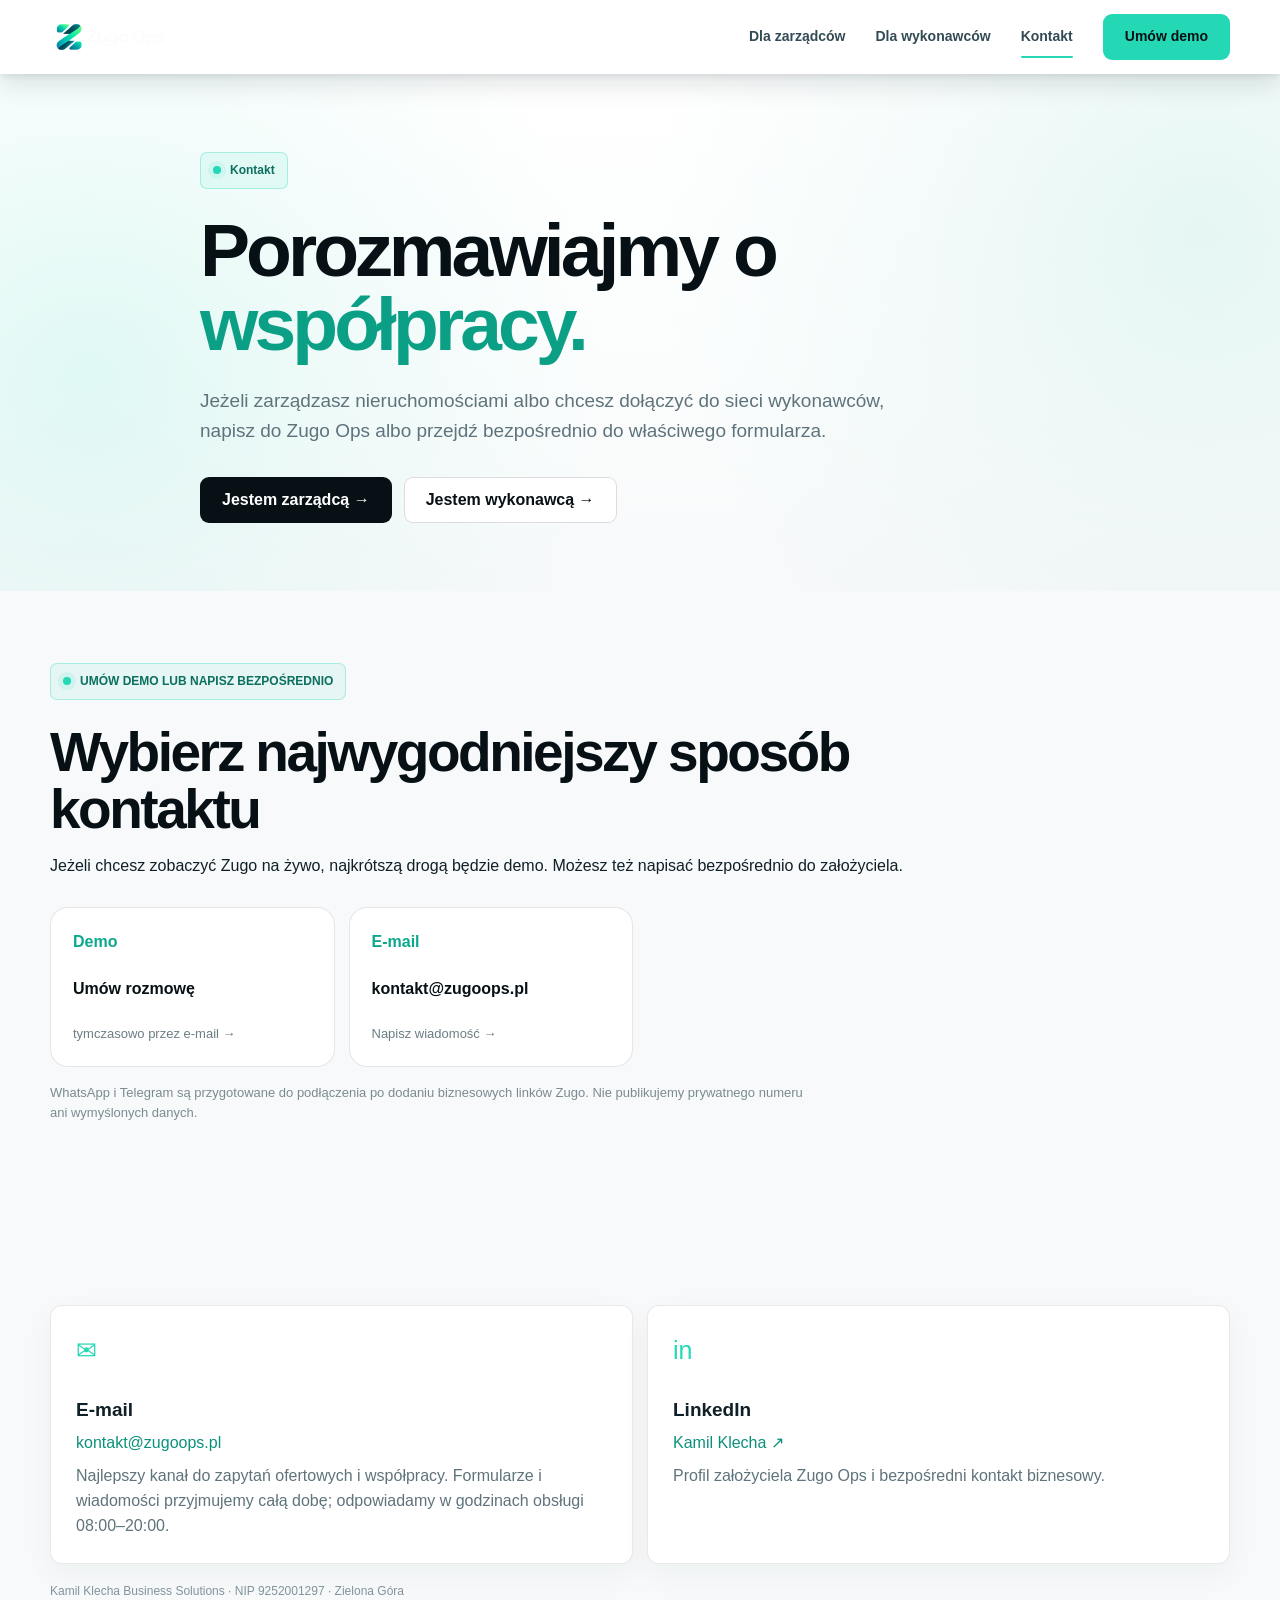
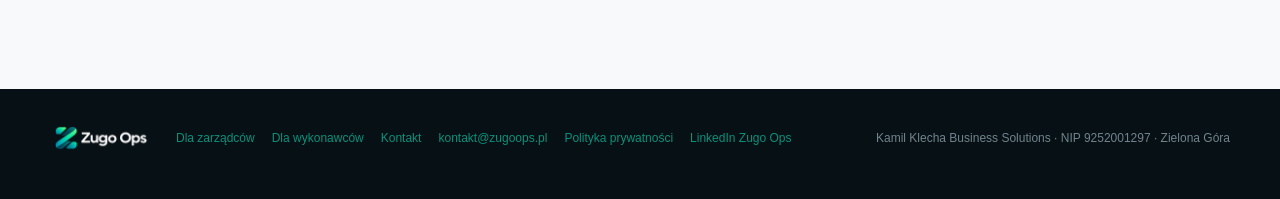
==== commit bc339694: "1233" ====
--- a/kontakt/index.html
+++ b/kontakt/index.html
@@ -6,7 +6,7 @@
 <meta name="theme-color" content="#071015">
 <meta name="robots" content="index,follow,max-image-preview:large">
 <link rel="canonical" href="https://zugoops.pl/kontakt/">
-<link rel="stylesheet" href="/zugo-proptech-v56.css">
+<link rel="stylesheet" href="/zugo-proptech-v58.css">
 <link rel="icon" type="image/png" sizes="64x64" href="/favicon-64.png">
 <link rel="apple-touch-icon" href="/favicon.png">
 <meta property="og:type" content="website">
@@ -29,18 +29,38 @@
 <a class="brand" href="/" aria-label="Zugo Ops — strona główna">
 <img class="logo" src="/zugo-logo.png" width="210" height="70" alt="Zugo Ops">
 </a>
-<div class="links"><a class="" href="/zarzadcy/">Dla zarządców</a><a class="" href="/wykonawcy/">Dla wykonawców</a><a class="active" href="/kontakt/">Kontakt</a><a class="btn primary" href="/kontakt/">Skontaktuj się</a></div>
+<div class="links"><a class="" href="/zarzadcy/">Dla zarządców</a><a class="" href="/wykonawcy/">Dla wykonawców</a><a class="active" href="/kontakt/">Kontakt</a><a class="btn primary" href="/kontakt/#demo">Umów demo</a></div>
 <button class="menuToggle" type="button" aria-expanded="false" aria-controls="mobileMenu" aria-label="Otwórz menu">
 <span></span><span></span><span></span>
 </button>
 </div>
-<div class="mobileMenu" id="mobileMenu"><a href="/zarzadcy/">Dla zarządców</a><a href="/wykonawcy/">Dla wykonawców</a><a href="/kontakt/">Kontakt</a><a class="btn primary" href="/kontakt/">Skontaktuj się</a></div>
+<div class="mobileMenu" id="mobileMenu"><a href="/zarzadcy/">Dla zarządców</a><a href="/wykonawcy/">Dla wykonawców</a><a href="/kontakt/">Kontakt</a><a class="btn primary" href="/kontakt/#demo">Umów demo</a></div>
 </nav>
 <header class="hero"><div class="wrap heroTextOnly">
 <div class="eyebrow">Kontakt</div><h1>Porozmawiajmy o <span class="accent">współpracy.</span></h1>
 <p>Jeżeli zarządzasz nieruchomościami albo chcesz dołączyć do sieci wykonawców, napisz do Zugo Ops albo przejdź bezpośrednio do właściwego formularza.</p>
 <div class="actions"><a class="btn primary" href="/zarzadcy/#formularz">Jestem zarządcą →</a><a class="btn secondary" href="/wykonawcy/#formularz">Jestem wykonawcą →</a></div>
 </div></header>
+
+
+<section class="directContact" id="demo">
+  <div class="wrap">
+    <div class="eyebrow">UMÓW DEMO LUB NAPISZ BEZPOŚREDNIO</div>
+    <h2>Wybierz najwygodniejszy sposób kontaktu</h2>
+    <p>Jeżeli chcesz zobaczyć Zugo na żywo, najkrótszą drogą będzie demo. Możesz też napisać bezpośrednio do założyciela.</p>
+    <div class="contactChannels">
+      <a class="contactChannel" href="mailto:kontakt@zugoops.pl?subject=Demo%20Zugo%20Ops">
+        <b>Demo</b><strong>Umów rozmowę</strong><span>tymczasowo przez e-mail →</span>
+      </a>
+      <a class="contactChannel" href="mailto:kontakt@zugoops.pl">
+        <b>E-mail</b><strong>kontakt@zugoops.pl</strong><span>Napisz wiadomość →</span>
+      </a>
+      <!-- WHATSAPP_URL: po podaniu biznesowego linku odkomentować kartę WhatsApp -->
+      <!-- TELEGRAM_URL: po podaniu biznesowego linku odkomentować kartę Telegram -->
+    </div>
+    <p class="channelNote">WhatsApp i Telegram są przygotowane do podłączenia po dodaniu biznesowych linków Zugo. Nie publikujemy prywatnego numeru ani wymyślonych danych.</p>
+  </div>
+</section>
 
 <section><div class="wrap"><div class="contactGrid">
 <div class="contactCard"><div class="icon">✉</div><b>E-mail</b><a href="mailto:kontakt@zugoops.pl">kontakt@zugoops.pl</a><p>Najlepszy kanał do zapytań ofertowych i współpracy. Formularze i wiadomości przyjmujemy całą dobę; odpowiadamy w godzinach obsługi 08:00–20:00.</p></div>
@@ -61,4 +81,5 @@
 </div>
 <div class="companyLine">Kamil Klecha Business Solutions · NIP 9252001297 · Zielona Góra</div>
 </div>
-</footer></body></html>+</footer><div class="mobileDemoBar"><a href="/#demo">Umów demo</a></div>
+</body></html>
--- a/zugo-proptech-v58.css
+++ b/zugo-proptech-v58.css
@@ -0,0 +1,891 @@
+
+:root{
+ --bg:#071015;--bg2:#09171d;--surface:#0f222b;--surface2:#0b181e;
+ --text:#f2f5f6;--muted:#a9b7bd;--dim:#758991;--mint:#24d7b5;--mint2:#a7f2db;
+ --red:#ff6b63;--amber:#ffcb66;--line:rgba(255,255,255,.095);--lineMint:rgba(36,215,181,.24);
+ --card:rgba(255,255,255,.038);--max:1180px;
+}
+*{box-sizing:border-box}html{scroll-behavior:smooth}body{margin:0;font-family:Inter,ui-sans-serif,-apple-system,BlinkMacSystemFont,"Segoe UI",sans-serif;background:radial-gradient(circle at 8% 4%,rgba(36,215,181,.09),transparent 27%),radial-gradient(circle at 92% 12%,rgba(35,118,148,.10),transparent 24%),linear-gradient(180deg,var(--bg),var(--bg2) 55%,var(--bg));color:var(--text);line-height:1.55;-webkit-font-smoothing:antialiased}
+a{color:inherit;text-decoration:none}img{display:block;max-width:100%}.wrap{width:min(calc(100% - 40px),var(--max));margin:auto}
+.nav{position:sticky;top:0;z-index:80;border-bottom:1px solid rgba(255,255,255,.06);background:rgba(7,16,21,.88);backdrop-filter:blur(16px)}
+.navin{height:78px;display:flex;align-items:center;justify-content:space-between;gap:24px}.brand{display:flex;align-items:center}.logo{height:40px;width:auto}.links{display:flex;gap:26px;align-items:center;font-size:14px;color:#c7d1d5}.links a:hover,.links a.active{color:#fff}.links a.active{position:relative}.links a.active:after{content:"";position:absolute;left:0;right:0;bottom:-10px;height:2px;background:var(--mint);border-radius:2px}
+.menuToggle{display:none;width:44px;height:44px;border:1px solid var(--line);border-radius:13px;background:rgba(255,255,255,.035);padding:10px;cursor:pointer}.menuToggle span{display:block;height:2px;background:#fff;margin:5px 0;border-radius:2px}.mobileMenu{display:none}
+.btn{display:inline-flex;align-items:center;justify-content:center;gap:8px;min-height:50px;padding:0 21px;border-radius:15px;border:1px solid transparent;font-weight:800;transition:.18s ease;cursor:pointer}.btn:hover{transform:translateY(-1px)}.primary{background:linear-gradient(135deg,var(--mint),#77e7c7);color:#062118;box-shadow:0 14px 40px rgba(36,215,181,.15)}.secondary{background:rgba(255,255,255,.025);border-color:var(--line);color:#fff}.textLink{color:var(--mint2);text-decoration:underline;text-underline-offset:3px}
+.hero{padding:90px 0 68px}.heroGrid{display:grid;grid-template-columns:1.02fr .98fr;gap:58px;align-items:center}.heroTextOnly{max-width:880px}
+.eyebrow{display:inline-flex;align-items:center;gap:9px;padding:8px 12px;border:1px solid var(--lineMint);background:rgba(36,215,181,.055);border-radius:999px;color:#d4f7ec;font-size:12px;font-weight:850;margin-bottom:24px}.eyebrow:before{content:"";width:8px;height:8px;border-radius:50%;background:var(--mint);box-shadow:0 0 0 5px rgba(36,215,181,.10)}
+h1{font-size:clamp(48px,6vw,75px);line-height:.99;letter-spacing:-.06em;margin:0;font-weight:850}.accent{color:var(--mint2)}.hero p{font-size:19px;color:var(--muted);max-width:710px;margin:25px 0 0}.actions{display:flex;gap:12px;flex-wrap:wrap;margin-top:28px}.micro{display:flex;gap:18px;flex-wrap:wrap;margin-top:19px;font-size:12px;color:#84969d}.micro span:before{content:"✓";color:var(--mint);font-weight:900;margin-right:7px}
+.heroVisual{position:relative;padding:14px;border:1px solid var(--lineMint);background:linear-gradient(180deg,rgba(36,215,181,.055),rgba(255,255,255,.02));border-radius:30px;box-shadow:0 30px 85px rgba(0,0,0,.28);overflow:hidden}.heroVisual img{width:100%;height:auto;border-radius:21px}
+section{padding:88px 0}.strip{padding:0}.kicker{text-transform:uppercase;letter-spacing:.13em;font-size:12px;font-weight:900;color:var(--mint);margin-bottom:12px}h2{font-size:clamp(36px,4.5vw,55px);line-height:1.04;letter-spacing:-.045em;margin:0;max-width:900px}.lead{font-size:18px;color:var(--muted);max-width:810px;margin:17px 0 0}
+.valueStrip{display:grid;grid-template-columns:repeat(4,1fr);gap:12px}.value{border:1px solid var(--line);background:var(--card);border-radius:18px;padding:18px}.value b{display:block;font-size:14px}.value small{color:var(--dim)}
+.split{display:grid;grid-template-columns:1fr 1fr;gap:18px;margin-top:42px}.side{border:1px solid var(--line);background:var(--card);border-radius:25px;padding:29px;position:relative;overflow:hidden}.side.mint{border-color:var(--lineMint);background:linear-gradient(180deg,rgba(36,215,181,.07),rgba(255,255,255,.025))}.side h3{font-size:28px;line-height:1.08;letter-spacing:-.035em;margin:0 0 13px}.side p{color:var(--muted)}
+.checks{display:grid;gap:11px;margin-top:22px;color:#d3dcdf}.checks div{display:flex;gap:10px}.checks div:before{content:"✓";color:var(--mint);font-weight:900}.checks.red div:before{content:"×";color:var(--red)}
+.band{border-top:1px solid rgba(255,255,255,.06);border-bottom:1px solid rgba(255,255,255,.06);background:linear-gradient(90deg,rgba(255,255,255,.012),rgba(36,215,181,.025),rgba(255,255,255,.012))}
+.flow{display:grid;grid-template-columns:repeat(5,1fr);gap:12px;margin-top:42px}.step{border:1px solid var(--line);border-radius:20px;background:var(--card);padding:21px;min-height:185px;position:relative}.step:not(:last-child):after{content:"→";position:absolute;right:-19px;top:48%;z-index:2;color:var(--mint);font-size:18px}.num{width:35px;height:35px;border-radius:11px;display:grid;place-items:center;background:rgba(36,215,181,.09);border:1px solid rgba(36,215,181,.14);color:var(--mint);font-size:12px;font-weight:900}.step h3{font-size:17px;margin:27px 0 7px}.step p{font-size:13px;color:var(--muted);margin:0}
+.promise{display:grid;grid-template-columns:.92fr 1.08fr;gap:50px;align-items:start}.promiseGrid{display:grid;grid-template-columns:1fr 1fr;gap:12px}.promiseItem{border:1px solid var(--line);background:var(--card);padding:17px;border-radius:17px}.promiseItem b{display:block;font-size:14px;margin-bottom:4px}.promiseItem small{color:var(--dim)}
+.startGrid{display:grid;grid-template-columns:repeat(4,1fr);gap:13px;margin-top:40px}.startCard{padding:22px;border:1px solid var(--line);background:var(--card);border-radius:20px}.startCard .num{margin-bottom:28px}.startCard h3{font-size:17px;margin:0 0 7px}.startCard p{font-size:13px;color:var(--muted);margin:0}
+.founderCard{display:grid;grid-template-columns:.72fr 1.28fr;gap:34px;align-items:start;border:1px solid var(--lineMint);background:radial-gradient(circle at 0 0,rgba(36,215,181,.11),transparent 42%),var(--card);border-radius:28px;padding:34px}.founderFacts{display:grid;gap:12px}.founderFact{border:1px solid var(--line);background:rgba(255,255,255,.02);border-radius:17px;padding:18px}.founderFact b{display:block;font-size:14px}.founderFact small{color:var(--dim)}.founderMeta{margin-top:22px}.founderMeta b{display:block;font-size:18px}.founderMeta small{color:var(--mint2)}.founderLinks{display:flex;gap:10px;flex-wrap:wrap;margin-top:18px}
+.opsGrid{display:grid;grid-template-columns:repeat(3,1fr);gap:13px;margin-top:38px}.opsCard{border:1px solid var(--line);background:var(--card);border-radius:20px;padding:22px}.opsCard b{display:block;margin-bottom:7px}.opsCard p{margin:0;color:var(--muted);font-size:14px}.opsCard strong{color:var(--mint2)}
+.qaGrid{display:grid;grid-template-columns:repeat(2,1fr);gap:14px;margin-top:36px}.screen{border:1px solid var(--line);background:#08141a;border-radius:22px;overflow:hidden;box-shadow:0 18px 55px rgba(0,0,0,.22)}.screenBar{padding:12px 15px;border-bottom:1px solid var(--line);display:flex;justify-content:space-between;color:var(--dim);font-size:11px}.screenBody{padding:18px}.message{padding:13px 14px;border-radius:14px;background:#10242c;border:1px solid #1b3942;margin-bottom:10px;font-size:13px}.message b{color:#fff}.message.good{border-color:rgba(36,215,181,.25);background:rgba(36,215,181,.06)}.message.warn{border-color:rgba(255,203,102,.25);background:rgba(255,203,102,.05)}.screenNote{font-size:11px;color:var(--dim);margin-top:11px}
+.faq{display:grid;gap:10px;margin-top:35px;max-width:1000px}details{border:1px solid var(--line);border-radius:17px;background:var(--card);padding:18px 20px}summary{cursor:pointer;list-style:none;font-weight:800;display:flex;justify-content:space-between;gap:20px}summary::-webkit-details-marker{display:none}summary:after{content:"+";color:var(--mint);font-size:20px}details[open] summary:after{content:"−"}details p{color:var(--muted);margin:13px 0 0}
+.ctaBox{border:1px solid var(--lineMint);border-radius:30px;background:radial-gradient(circle at 10% 0,rgba(36,215,181,.12),transparent 43%),var(--card);padding:44px}.ctaGrid{display:grid;grid-template-columns:.85fr 1.15fr;gap:45px;align-items:start}
+.form{display:grid;grid-template-columns:1fr 1fr;gap:13px}.field{display:grid;gap:6px}.full{grid-column:1/-1}.field label{font-size:12px;font-weight:800;color:#cbd6da}.field input,.field select,.field textarea{width:100%;border:1px solid rgba(255,255,255,.11);background:#0b181e;color:var(--text);border-radius:13px;padding:13px 14px;font:inherit;outline:none}.field input,.field select{min-height:49px}.field textarea{min-height:108px;resize:vertical}.field input:focus,.field select:focus,.field textarea:focus{border-color:rgba(36,215,181,.55);box-shadow:0 0 0 3px rgba(36,215,181,.08)}.field input::placeholder,.field textarea::placeholder{color:#657a82}.hint,.legalNotice{grid-column:1/-1;color:#70838b;font-size:11px}.legalNotice a{color:var(--mint2);text-decoration:underline;text-underline-offset:2px}.formActions{grid-column:1/-1;display:flex;align-items:center;gap:12px;flex-wrap:wrap}.formStatus{font-size:12px;color:var(--muted)}.formStatus.error{color:#ff9993}.formStatus.success{color:var(--mint2)}
+.contactGrid{display:grid;grid-template-columns:1fr 1fr;gap:14px;margin-top:35px}.contactCard{border:1px solid var(--line);background:var(--card);border-radius:22px;padding:25px}.contactCard .icon{font-size:25px;color:var(--mint);margin-bottom:25px}.contactCard b{display:block;font-size:19px}.contactCard a{display:inline-block;color:var(--mint2);margin-top:7px}.contactCard p{color:var(--muted);margin:8px 0 0}
+.legalPage{max-width:900px}.legalPage h2{font-size:28px;margin:38px 0 13px}.legalPage h3{font-size:18px;margin:28px 0 8px}.legalPage p,.legalPage li{color:var(--muted)}.legalPage ul{padding-left:20px}.legalPage strong{color:var(--text)}
+.notFound{min-height:65vh;display:grid;place-items:center;text-align:center}.notFound .code{font-size:clamp(80px,14vw,160px);font-weight:900;letter-spacing:-.08em;color:rgba(167,242,219,.12);line-height:.8}
+footer{border-top:1px solid rgba(255,255,255,.07);padding:32px 0 44px;color:#788a91;font-size:12px}.foot{display:grid;grid-template-columns:auto 1fr auto;align-items:center;gap:24px}.footLogo{height:34px;width:auto}.footlinks{display:flex;gap:17px;flex-wrap:wrap}.foot a{color:#a7f2db}.companyLine{text-align:right}
+@media(max-width:950px){.links{display:none}.menuToggle{display:block}.mobileMenu.open{display:flex;flex-direction:column;gap:4px;padding:8px 20px 18px;border-top:1px solid var(--line)}.mobileMenu a{padding:12px 4px;color:#d5dfe2}.mobileMenu .btn{margin-top:8px}.heroGrid,.promise,.ctaGrid,.founderCard{grid-template-columns:1fr}.valueStrip,.flow,.startGrid,.opsGrid{grid-template-columns:1fr 1fr}.step:after{display:none}.foot{grid-template-columns:1fr}.companyLine{text-align:left}}
+@media(max-width:650px){.wrap{width:min(calc(100% - 28px),var(--max))}.navin{height:68px}.logo{height:34px}.hero{padding-top:62px}h1{font-size:47px}.hero p,.lead{font-size:17px}section{padding:70px 0}.valueStrip,.split,.flow,.startGrid,.opsGrid,.qaGrid,.promiseGrid,.form,.contactGrid{grid-template-columns:1fr}.full,.hint,.legalNotice,.formActions{grid-column:1}.ctaBox{padding:29px 21px}.footlinks{display:grid;gap:10px}.heroVisual{padding:10px}}
+
+
+/* Founder photo + narrative section */
+.founderCardWithPhoto{
+  grid-template-columns:360px 1fr;
+  align-items:center;
+}
+.founderPhotoWrap{
+  border-radius:24px;
+  overflow:hidden;
+  border:1px solid var(--lineMint);
+  background:var(--surface);
+  box-shadow:0 24px 70px rgba(0,0,0,.28);
+}
+.founderPhoto{
+  width:100%;
+  height:auto;
+  aspect-ratio:1/1;
+  object-fit:cover;
+  object-position:center;
+}
+.founderStory{
+  color:var(--muted);
+  font-size:16px;
+  margin:18px 0 0;
+  max-width:760px;
+}
+@media(max-width:950px){
+  .founderCardWithPhoto{grid-template-columns:1fr}
+  .founderPhotoWrap{max-width:420px}
+}
+
+
+/* Founder photo v2 — original image, display crop only */
+.founderPhotoWrap{
+  aspect-ratio:4/5;
+  max-height:520px;
+}
+.founderPhoto{
+  width:100%;
+  height:100%;
+  aspect-ratio:auto;
+  object-fit:cover;
+  object-position:center 43%;
+}
+@media(max-width:950px){
+  .founderPhotoWrap{
+    aspect-ratio:4/5;
+    max-width:420px;
+  }
+}
+
+
+/* =========================================================
+   PROPTECH V4 — operational product visual language
+   Less "AI landing page", more property operations console.
+   ========================================================= */
+
+:root{
+  --radius-lg:16px;
+  --radius-md:11px;
+  --radius-sm:8px;
+  --console:#081319;
+  --console2:#0b1a21;
+  --hairline:rgba(255,255,255,.075);
+}
+
+/* De-glow / de-template */
+body{
+  background:
+    linear-gradient(rgba(255,255,255,.018) 1px, transparent 1px),
+    linear-gradient(90deg,rgba(255,255,255,.018) 1px, transparent 1px),
+    linear-gradient(180deg,#071015,#09171d 48%,#071015);
+  background-size:64px 64px,64px 64px,auto;
+}
+.nav{background:rgba(7,16,21,.95)}
+.btn{border-radius:9px;min-height:46px}
+.primary{box-shadow:none}
+.eyebrow{border-radius:7px;background:rgba(36,215,181,.04)}
+.heroVisual,.side,.value,.step,.startCard,.opsCard,.promiseItem,.screen,
+.contactCard,.ctaBox,.founderCard,details{
+  border-radius:var(--radius-lg);
+  box-shadow:none;
+}
+.heroVisual{background:var(--console);padding:0}
+section{position:relative}
+.band{background:rgba(255,255,255,.012)}
+h1{letter-spacing:-.052em}
+
+/* Product console hero */
+.opsConsole{
+  border:1px solid rgba(255,255,255,.10);
+  background:var(--console);
+  overflow:hidden;
+  border-radius:14px;
+  box-shadow:0 25px 70px rgba(0,0,0,.30);
+}
+.consoleTop{
+  height:46px;display:flex;align-items:center;justify-content:space-between;
+  padding:0 15px;border-bottom:1px solid var(--hairline);
+  background:#09171d;font-size:11px;color:#83969d;
+}
+.consoleBrand{display:flex;align-items:center;gap:9px;color:#dbe5e8;font-weight:800}
+.consoleDot{width:8px;height:8px;border-radius:50%;background:var(--mint)}
+.consoleLive{display:flex;align-items:center;gap:7px}
+.consoleLive:before{content:"";width:6px;height:6px;border-radius:50%;background:var(--mint)}
+.consoleShell{display:grid;grid-template-columns:144px 1fr;min-height:410px}
+.consoleSide{
+  border-right:1px solid var(--hairline);padding:15px 10px;background:#08141a;
+}
+.consoleSideLabel{
+  padding:9px 10px;border-radius:7px;color:#758991;font-size:11px;margin-bottom:4px
+}
+.consoleSideLabel.active{
+  background:rgba(36,215,181,.07);color:#c9f7ea;border:1px solid rgba(36,215,181,.12)
+}
+.consoleMain{padding:18px}
+.consoleHeader{display:flex;justify-content:space-between;align-items:flex-end;gap:12px;margin-bottom:15px}
+.consoleHeader b{font-size:16px}.consoleHeader small{color:#758991}
+.consoleFilters{display:flex;gap:6px;flex-wrap:wrap}
+.consoleFilter{
+  padding:5px 8px;border:1px solid var(--hairline);border-radius:6px;
+  font-size:9px;color:#82969d;background:#0b1920
+}
+.ticketTable{border:1px solid var(--hairline);border-radius:9px;overflow:hidden}
+.ticketHead,.ticketRow{
+  display:grid;grid-template-columns:58px 1.5fr .8fr .9fr 80px;gap:8px;align-items:center;
+}
+.ticketHead{
+  padding:8px 10px;background:#0c1a21;border-bottom:1px solid var(--hairline);
+  color:#6f848c;font-size:8px;text-transform:uppercase;letter-spacing:.07em
+}
+.ticketRow{
+  padding:11px 10px;border-bottom:1px solid rgba(255,255,255,.055);
+  color:#cbd5d9;font-size:10px
+}
+.ticketRow:last-child{border-bottom:0}
+.ticketRow strong{font-size:10px;color:#f0f4f5}
+.statusChip{
+  width:max-content;padding:4px 7px;border-radius:5px;font-size:8px;font-weight:800;
+  border:1px solid rgba(255,255,255,.08)
+}
+.statusChip.green{color:#9df0d8;background:rgba(36,215,181,.07);border-color:rgba(36,215,181,.16)}
+.statusChip.amber{color:#ffd78a;background:rgba(255,203,102,.06);border-color:rgba(255,203,102,.15)}
+.statusChip.gray{color:#9aabb1;background:rgba(255,255,255,.035)}
+.consoleFooter{
+  display:flex;justify-content:space-between;gap:12px;padding-top:14px;color:#71858d;font-size:9px
+}
+
+/* More product-like section chrome */
+.sectionRule{
+  display:flex;align-items:center;gap:12px;margin-bottom:26px;color:#81939a;font-size:11px;
+  text-transform:uppercase;letter-spacing:.12em
+}
+.sectionRule:after{content:"";height:1px;background:var(--hairline);flex:1}
+.propFeatureGrid{display:grid;grid-template-columns:1.15fr .85fr;gap:15px;margin-top:36px}
+.propPanel{
+  border:1px solid var(--hairline);background:var(--console);border-radius:14px;overflow:hidden
+}
+.propPanelTitle{
+  height:43px;display:flex;align-items:center;justify-content:space-between;
+  border-bottom:1px solid var(--hairline);padding:0 14px;font-size:11px;color:#80939a
+}
+.propPanelBody{padding:16px}
+.activityItem{
+  display:grid;grid-template-columns:12px 92px 1fr auto;gap:10px;align-items:start;
+  padding:11px 0;border-bottom:1px solid rgba(255,255,255,.055);font-size:11px
+}
+.activityItem:last-child{border:0}
+.activityDot{width:7px;height:7px;border-radius:50%;background:var(--mint);margin-top:5px}
+.activityTime{color:#657b84;font-size:9px}.activityText{color:#cad4d8}
+.activityMeta{color:#758991;font-size:9px}
+.ruleRows{display:grid}
+.ruleRow{
+  display:grid;grid-template-columns:1fr auto;gap:18px;padding:13px 0;
+  border-bottom:1px solid rgba(255,255,255,.055);font-size:11px
+}
+.ruleRow:last-child{border:0}.ruleRow span{color:#80939a}.ruleRow b{font-size:10px;color:#dce4e7}
+
+/* Demo CTA */
+.demoBlock{
+  margin-top:38px;border:1px solid rgba(36,215,181,.20);
+  background:#081319;border-radius:14px;overflow:hidden
+}
+.demoVideoPlaceholder{
+  aspect-ratio:16/8;min-height:330px;display:grid;place-items:center;
+  background:
+    linear-gradient(rgba(255,255,255,.018) 1px,transparent 1px),
+    linear-gradient(90deg,rgba(255,255,255,.018) 1px,transparent 1px),
+    radial-gradient(circle at 50% 35%,rgba(36,215,181,.09),transparent 36%),#081319;
+  background-size:42px 42px,42px 42px,auto,auto;text-align:center;padding:25px
+}
+.demoPlay{
+  width:62px;height:62px;border-radius:50%;border:1px solid rgba(36,215,181,.32);
+  display:grid;place-items:center;margin:0 auto 18px;color:var(--mint);font-size:20px;
+  background:rgba(36,215,181,.055)
+}
+.demoVideoPlaceholder b{font-size:20px}.demoVideoPlaceholder p{
+  max-width:520px;margin:8px auto 0;color:#81949c;font-size:13px
+}
+.demoCaption{
+  padding:12px 15px;border-top:1px solid var(--hairline);
+  display:flex;justify-content:space-between;gap:15px;color:#73878f;font-size:10px
+}
+.demoCaption strong{color:#cbd5d9}
+
+/* Founder less "marketing card" */
+.founderCard{
+  border-color:var(--hairline);
+  background:#081319;
+}
+.founderPhotoWrap{border-radius:12px}
+.founderStory{max-width:800px}
+
+/* Manager / contractor operational blocks */
+.opsCard{background:#081319;border-color:var(--hairline)}
+.qaGrid .screen{background:#081319}
+.message{border-radius:7px}
+.ticketStatus,.statusChip{border-radius:5px}
+
+@media(max-width:950px){
+  .consoleShell{grid-template-columns:1fr}
+  .consoleSide{display:none}
+  .propFeatureGrid{grid-template-columns:1fr}
+}
+@media(max-width:650px){
+  .ticketHead{display:none}
+  .ticketRow{grid-template-columns:48px 1fr 90px}
+  .ticketRow > :nth-child(3),.ticketRow > :nth-child(4){display:none}
+  .activityItem{grid-template-columns:12px 1fr auto}
+  .activityTime{display:none}
+  .demoVideoPlaceholder{min-height:260px}
+}
+
+
+/* =========================================================
+   LIGHT PROPTECH V5
+   White-first property operations visual language
+   Zugo mint/teal as accents only
+   ========================================================= */
+
+:root{
+  --bg:#f7f9fa;
+  --bg2:#ffffff;
+  --surface:#ffffff;
+  --surface2:#f1f5f6;
+  --text:#102028;
+  --muted:#5f737c;
+  --dim:#82949c;
+  --mint:#24d7b5;
+  --mint2:#0fae91;
+  --deep:#071015;
+  --teal:#0f222b;
+  --line:rgba(7,16,21,.10);
+  --lineMint:rgba(36,215,181,.30);
+  --card:#ffffff;
+  --console:#081319;
+  --console2:#0b1a21;
+  --hairline:rgba(7,16,21,.08);
+}
+
+html,body{
+  background:#f7f9fa;
+  color:var(--text);
+}
+body{
+  background:
+    linear-gradient(rgba(15,34,43,.025) 1px, transparent 1px),
+    linear-gradient(90deg,rgba(15,34,43,.025) 1px, transparent 1px),
+    linear-gradient(180deg,#fbfcfd,#f7f9fa 52%,#fff);
+  background-size:64px 64px,64px 64px,auto;
+}
+.nav{
+  background:rgba(255,255,255,.94);
+  border-bottom:1px solid rgba(7,16,21,.08);
+  box-shadow:0 1px 0 rgba(7,16,21,.03);
+}
+.logo{filter:none}
+.links{color:#50636b}
+.links a:hover,.links a.active{color:#071015}
+.mobileMenu{background:#fff}
+.mobileMenu a{color:#18313b}
+.menuToggle{background:#fff;border-color:rgba(7,16,21,.12)}
+.menuToggle span{background:#071015}
+
+.btn.primary{
+  background:#071015;
+  color:#fff;
+  box-shadow:none;
+}
+.btn.primary:hover{background:#0f222b}
+.btn.secondary{
+  background:#fff;
+  border-color:rgba(7,16,21,.12);
+  color:#102028;
+}
+.eyebrow{
+  color:#0c6f5f;
+  border-color:rgba(36,215,181,.32);
+  background:rgba(36,215,181,.08);
+}
+.hero{padding-top:88px}
+.hero p,.lead{color:var(--muted)}
+.micro{color:#70838b}
+.kicker{color:#0b9f86}
+.accent{color:#0b9f86}
+h1,h2,h3{color:#071015}
+
+.value,.side,.step,.startCard,.opsCard,.promiseItem,.contactCard,
+.ctaBox,.founderCard,details,.propPanel{
+  background:#fff;
+  border-color:rgba(7,16,21,.09);
+  box-shadow:0 10px 30px rgba(20,42,52,.045);
+}
+.side.mint{
+  background:linear-gradient(180deg,#f2fffb,#ffffff);
+  border-color:rgba(36,215,181,.28);
+}
+.band{
+  background:#fff;
+  border-color:rgba(7,16,21,.07);
+}
+.checks{color:#334a54}
+.checks.red{color:#536870}
+
+.num,.deliverableIcon{
+  background:rgba(36,215,181,.10);
+  border-color:rgba(36,215,181,.18);
+  color:#0a927b;
+}
+.step:not(:last-child):after{color:#0da98e}
+.textLink,.contactCard a,.foot a,.legalNotice a{color:#0b917b}
+
+/* Hero product console remains dark as a strong product anchor */
+.opsConsole{
+  border-color:rgba(7,16,21,.12);
+  box-shadow:0 24px 55px rgba(20,42,52,.16);
+}
+.consoleTop{background:#09171d}
+.consoleSide{background:#08141a}
+.consoleMain{background:#081319}
+
+/* Operational blocks get less "AI card", more enterprise UI */
+.sectionRule{color:#6f8189}
+.sectionRule:after{background:rgba(7,16,21,.09)}
+.propPanel{
+  overflow:hidden;
+}
+.propPanelTitle{
+  background:#f6f9fa;
+  border-color:rgba(7,16,21,.08);
+  color:#61757e;
+}
+.propPanelBody{background:#fff}
+.activityItem{border-color:rgba(7,16,21,.065)}
+.activityText{color:#29414b}
+.activityTime,.activityMeta{color:#7d9098}
+.ruleRow{border-color:rgba(7,16,21,.065)}
+.ruleRow span{color:#60747d}
+.ruleRow b{color:#17323c}
+
+/* Demo block light shell */
+.demoBlock{
+  background:#fff;
+  border-color:rgba(7,16,21,.09);
+  box-shadow:0 14px 35px rgba(20,42,52,.05);
+}
+.demoVideoPlaceholder{
+  background:
+    linear-gradient(rgba(15,34,43,.025) 1px,transparent 1px),
+    linear-gradient(90deg,rgba(15,34,43,.025) 1px,transparent 1px),
+    radial-gradient(circle at 50% 35%,rgba(36,215,181,.09),transparent 36%),#f8fbfb;
+  background-size:42px 42px,42px 42px,auto,auto;
+}
+.demoVideoPlaceholder b{color:#071015}
+.demoVideoPlaceholder p{color:#6c8088}
+.demoPlay{
+  background:#071015;
+  color:#24d7b5;
+  border-color:#071015;
+}
+.demoCaption{
+  border-color:rgba(7,16,21,.08);
+  color:#768990;
+}
+.demoCaption strong{color:#203942}
+
+/* Founder */
+.founderCard{
+  background:linear-gradient(180deg,#ffffff,#fbfdfd);
+  border-color:rgba(7,16,21,.09);
+}
+.founderStory{color:#566a73}
+.founderMeta small{color:#0b917b}
+
+/* Manager QA screens remain dark product snapshots */
+.qaGrid .screen{
+  background:#081319;
+  border-color:rgba(7,16,21,.12);
+}
+.screenBar{color:#8ca0a8}
+.screenNote{color:#81949c}
+
+/* Contact / forms */
+.field label{color:#425862}
+.field input,.field select,.field textarea{
+  background:#fff;
+  color:#102028;
+  border-color:rgba(7,16,21,.13);
+}
+.field input::placeholder,.field textarea::placeholder{color:#91a0a6}
+.field input:focus,.field select:focus,.field textarea:focus{
+  border-color:rgba(36,215,181,.65);
+  box-shadow:0 0 0 3px rgba(36,215,181,.12);
+}
+.hint,.legalNotice{color:#7d9097}
+.formStatus{color:#62777f}
+
+/* Footer */
+footer{
+  background:#071015;
+  color:#81949c;
+  border-top:0;
+}
+footer .footLogo{filter:none}
+footer a{color:#b9eee0}
+footer .companyLine{color:#71848c}
+
+/* Legal page */
+.legalPage p,.legalPage li{color:#596d76}
+.legalPage strong{color:#102028}
+
+/* subtle logo-motif decorations */
+.hero:before{
+  content:"";
+  position:absolute;
+  width:260px;height:260px;
+  right:3vw;top:75px;
+  border:1px solid rgba(36,215,181,.10);
+  transform:rotate(45deg);
+  border-radius:34px;
+  pointer-events:none;
+}
+.hero:after{
+  content:"";
+  position:absolute;
+  width:110px;height:110px;
+  left:2vw;top:210px;
+  border-left:3px solid rgba(36,215,181,.18);
+  border-bottom:3px solid rgba(36,215,181,.18);
+  transform:rotate(45deg);
+  pointer-events:none;
+}
+.hero > .wrap{position:relative;z-index:2}
+
+/* Large section labels feel more "PropTech publication" */
+section:not(.strip)>.wrap>.kicker{
+  display:inline-flex;
+  align-items:center;
+  gap:9px;
+}
+section:not(.strip)>.wrap>.kicker:before{
+  content:"";
+  width:18px;height:2px;background:#24d7b5;
+}
+
+/* Feature cards slightly squarer */
+.value,.step,.startCard,.opsCard,.promiseItem,.contactCard,details{
+  border-radius:12px;
+}
+.ctaBox,.founderCard{border-radius:18px}
+.heroVisual,.opsConsole,.propPanel,.demoBlock{border-radius:14px}
+
+@media(max-width:950px){
+  .hero:before,.hero:after{display:none}
+}
+
+
+/* Outcome-based value section */
+.outcomesSection{
+  background:#fff;
+  border-top:1px solid rgba(7,16,21,.07);
+  border-bottom:1px solid rgba(7,16,21,.07);
+}
+.outcomesGrid{
+  display:grid;
+  grid-template-columns:1fr 1fr;
+  gap:0;
+  margin-top:46px;
+  border-top:1px solid rgba(7,16,21,.09);
+  border-left:1px solid rgba(7,16,21,.09);
+}
+.outcomeItem{
+  min-height:255px;
+  padding:30px 34px 34px;
+  border-right:1px solid rgba(7,16,21,.09);
+  border-bottom:1px solid rgba(7,16,21,.09);
+  position:relative;
+  background:#fff;
+}
+.outcomeItem:before{
+  content:"";
+  position:absolute;
+  left:0;
+  top:0;
+  width:0;
+  height:3px;
+  background:#24d7b5;
+  transition:width .2s ease;
+}
+.outcomeItem:hover:before{width:100%}
+.outcomeIndex{
+  display:block;
+  font-size:11px;
+  font-weight:900;
+  letter-spacing:.10em;
+  color:#0b9f86;
+  margin-bottom:44px;
+}
+.outcomeItem h3{
+  font-size:24px;
+  line-height:1.12;
+  letter-spacing:-.035em;
+  margin:0 0 12px;
+}
+.outcomeItem p{
+  color:#62757d;
+  max-width:480px;
+  margin:0;
+  font-size:15px;
+}
+@media(max-width:720px){
+  .outcomesGrid{grid-template-columns:1fr}
+  .outcomeItem{min-height:auto}
+}
+
+
+/* V5.2 cachefix final guards */
+html, body {
+  background-color:#f7f9fa !important;
+  color:#102028 !important;
+}
+.nav {
+  background:rgba(255,255,255,.96) !important;
+  border-bottom-color:rgba(7,16,21,.08) !important;
+}
+.hero {
+  background:
+    radial-gradient(circle at 84% 15%, rgba(36,215,181,.10), transparent 24%),
+    linear-gradient(180deg,#ffffff,#f7f9fa) !important;
+}
+.hero h1 { color:#071015 !important; }
+.hero p { color:#5f737c !important; }
+
+
+/* V5.3 — explicit business outcomes directly under hero */
+.outcomesStrong{
+  padding:86px 0;
+  background:#ffffff !important;
+  border-top:1px solid rgba(7,16,21,.08);
+  border-bottom:1px solid rgba(7,16,21,.08);
+}
+.outcomesIntro{
+  display:grid;
+  grid-template-columns:1fr 1fr;
+  gap:56px;
+  align-items:end;
+  margin-bottom:48px;
+}
+.outcomesIntro h2{max-width:620px}
+.outcomesIntro .lead{margin:0;max-width:560px}
+.outcomesGridStrong{
+  display:grid;
+  grid-template-columns:repeat(4,1fr);
+  gap:0;
+  border-top:1px solid rgba(7,16,21,.10);
+  border-left:1px solid rgba(7,16,21,.10);
+}
+.outcomesGridStrong .outcomeItem{
+  min-height:320px;
+  padding:30px 28px 32px;
+  border-right:1px solid rgba(7,16,21,.10);
+  border-bottom:1px solid rgba(7,16,21,.10);
+  background:#fff;
+}
+.outcomesGridStrong .outcomeIndex{margin-bottom:54px}
+.outcomesGridStrong .outcomeItem h3{font-size:23px;line-height:1.08}
+.outcomesGridStrong .outcomeItem p{font-size:14px;line-height:1.58}
+@media(max-width:1050px){
+  .outcomesGridStrong{grid-template-columns:1fr 1fr}
+}
+@media(max-width:720px){
+  .outcomesIntro{grid-template-columns:1fr;gap:18px}
+  .outcomesGridStrong{grid-template-columns:1fr}
+  .outcomesGridStrong .outcomeItem{min-height:auto}
+}
+
+
+/* V5.4 — floating sticky navigation inspired by modern PropTech */
+.nav{
+  position:sticky !important;
+  top:14px !important;
+  z-index:1000 !important;
+  width:min(calc(100% - 36px),1180px) !important;
+  margin:14px auto 0 !important;
+  border:1px solid rgba(7,16,21,.09) !important;
+  border-radius:18px !important;
+  background:rgba(255,255,255,.90) !important;
+  backdrop-filter:blur(18px) saturate(140%) !important;
+  -webkit-backdrop-filter:blur(18px) saturate(140%) !important;
+  box-shadow:
+    0 12px 32px rgba(20,42,52,.08),
+    0 2px 8px rgba(20,42,52,.04) !important;
+  transition:
+    box-shadow .22s ease,
+    transform .22s ease,
+    background-color .22s ease !important;
+}
+.nav.scrolled{
+  background:rgba(255,255,255,.96) !important;
+  box-shadow:
+    0 18px 42px rgba(20,42,52,.12),
+    0 4px 12px rgba(20,42,52,.05) !important;
+}
+.navin{
+  height:68px !important;
+  width:100% !important;
+  padding:0 18px !important;
+}
+.mobileMenu{
+  border-top:1px solid rgba(7,16,21,.07) !important;
+  border-radius:0 0 16px 16px !important;
+  background:rgba(255,255,255,.97) !important;
+}
+@media(max-width:720px){
+  .nav{
+    width:min(calc(100% - 20px),1180px) !important;
+    top:8px !important;
+    margin-top:8px !important;
+    border-radius:14px !important;
+  }
+  .navin{
+    height:62px !important;
+    padding:0 12px !important;
+  }
+}
+
+
+/* =========================================================
+   V5.5 UX PASS
+   Strong sticky header shadow + clearer enterprise hierarchy
+   ========================================================= */
+
+/* Property Meld-like sticky bar: full width, clear bottom shadow */
+.nav{
+  position:sticky !important;
+  top:0 !important;
+  z-index:1200 !important;
+  width:100% !important;
+  margin:0 !important;
+  border:0 !important;
+  border-radius:0 !important;
+  background:rgba(255,255,255,.97) !important;
+  backdrop-filter:blur(16px) saturate(140%) !important;
+  -webkit-backdrop-filter:blur(16px) saturate(140%) !important;
+  box-shadow:
+    0 10px 26px rgba(7,16,21,.12),
+    0 2px 7px rgba(7,16,21,.08) !important;
+}
+.nav.scrolled{
+  box-shadow:
+    0 14px 34px rgba(7,16,21,.16),
+    0 3px 9px rgba(7,16,21,.09) !important;
+}
+.navin{
+  height:74px !important;
+  width:min(calc(100% - 40px),1180px) !important;
+  padding:0 !important;
+  margin:auto !important;
+}
+
+/* clearer primary navigation */
+.links{gap:30px !important}
+.links>a:not(.btn){
+  font-weight:650;
+  color:#334a54 !important;
+}
+.links>a:not(.btn):hover{color:#071015 !important}
+.nav .btn.primary{
+  background:#24d7b5 !important;
+  color:#071015 !important;
+  font-weight:850;
+}
+
+/* Hero spacing now accounts for sticky nav */
+.hero{
+  padding-top:78px !important;
+}
+
+/* stronger hero split */
+.heroGrid{
+  gap:72px !important;
+}
+.hero .actions{
+  margin-top:32px !important;
+}
+.hero .btn.primary{
+  background:#071015 !important;
+  color:#fff !important;
+}
+.hero .btn.secondary{
+  background:#fff !important;
+  color:#071015 !important;
+  border-color:rgba(7,16,21,.14) !important;
+}
+
+/* outcomes section: make the four reasons visually dominant */
+.outcomesStrong{
+  padding:96px 0 !important;
+}
+.outcomesIntro{
+  margin-bottom:54px !important;
+}
+.outcomesGridStrong .outcomeItem{
+  min-height:330px !important;
+  transition:background .18s ease, transform .18s ease;
+}
+.outcomesGridStrong .outcomeItem:hover{
+  background:#f7fbfa !important;
+}
+.outcomesGridStrong .outcomeIndex{
+  font-size:12px !important;
+  margin-bottom:58px !important;
+}
+.outcomesGridStrong .outcomeItem h3{
+  font-size:25px !important;
+  max-width:230px;
+}
+.outcomesGridStrong .outcomeItem p{
+  margin-top:14px !important;
+  color:#596d76 !important;
+}
+
+/* stronger demo CTA */
+.demoBlock{
+  border:1px solid rgba(7,16,21,.12) !important;
+}
+.demoVideoPlaceholder{
+  position:relative;
+}
+.demoVideoPlaceholder:after{
+  content:"Demo wideo po zakończeniu pilota";
+  position:absolute;
+  top:18px;
+  right:18px;
+  padding:6px 9px;
+  border-radius:999px;
+  background:#fff;
+  border:1px solid rgba(7,16,21,.10);
+  color:#50636b;
+  font-size:10px;
+  font-weight:750;
+}
+
+/* product panels feel more like application UI */
+.opsConsole{
+  box-shadow:0 24px 60px rgba(7,16,21,.18) !important;
+}
+.propPanel{
+  box-shadow:0 8px 28px rgba(20,42,52,.045) !important;
+}
+
+/* tighter editorial rhythm */
+section + section{
+  scroll-margin-top:90px;
+}
+
+/* footer stays dark and clear */
+footer{
+  margin-top:0;
+}
+
+/* mobile sticky nav */
+@media(max-width:720px){
+  .nav{
+    top:0 !important;
+    margin:0 !important;
+    border-radius:0 !important;
+  }
+  .navin{
+    width:min(calc(100% - 24px),1180px) !important;
+    height:66px !important;
+  }
+}
+
+
+/* V5.6 — clean live gradient hero; no decorative crosses/grid */
+body{
+  background:#f7f9fa !important;
+  background-image:none !important;
+}
+
+.hero{
+  position:relative !important;
+  overflow:hidden !important;
+  background:
+    radial-gradient(circle at 7% 58%, rgba(36,215,181,.13) 0%, rgba(36,215,181,.055) 20%, rgba(36,215,181,0) 42%),
+    radial-gradient(circle at 94% 30%, rgba(15,174,145,.10) 0%, rgba(15,174,145,.04) 22%, rgba(15,174,145,0) 44%),
+    linear-gradient(180deg,#ffffff 0%,#fbfdfd 58%,#f7f9fa 100%) !important;
+}
+
+.hero:before,
+.hero:after{
+  content:none !important;
+  display:none !important;
+}
+
+.hero > .wrap{
+  position:relative !important;
+  z-index:2 !important;
+}
+
+.outcomesStrong,
+.band,
+section{
+  background-image:none;
+}
+
+.opsConsole{
+  background:#081319 !important;
+}
+
+/* V5.7 SEO/AI visibility pass: no visual redesign */
+
+/* V5.8 CRO */
+.processFlow{padding:110px 0;background:#fff;border-top:1px solid rgba(7,16,21,.07);border-bottom:1px solid rgba(7,16,21,.07)}
+.processIntro{max-width:760px;margin-bottom:58px}.processIntro p{font-size:18px;line-height:1.65;color:#63757d}
+.processTimeline{border-top:1px solid rgba(7,16,21,.12)}
+.processStep{display:grid;grid-template-columns:90px 1fr;gap:24px;padding:32px 0;border-bottom:1px solid rgba(7,16,21,.12)}
+.processStep>span{font-size:13px;font-weight:900;letter-spacing:.12em;color:#0ca88d;padding-top:5px}
+.processStep h3{margin:0 0 8px;font-size:25px}.processStep p{max-width:720px;margin:0;color:#65777f;line-height:1.65}
+.processCta{display:flex;gap:12px;margin-top:38px;flex-wrap:wrap}
+.demoBooking{padding:105px 0;background:radial-gradient(circle at 88% 40%,rgba(36,215,181,.10),transparent 35%),linear-gradient(180deg,#f7fbfa,#fff)}
+.demoBookingGrid{display:grid;grid-template-columns:1.1fr .9fr;gap:64px;align-items:center}.demoBooking p{color:#63757d;line-height:1.65}
+.demoBooking ul{padding-left:20px;line-height:1.9}.demoCard{background:#fff;border:1px solid rgba(7,16,21,.10);border-radius:22px;padding:34px;box-shadow:0 20px 50px rgba(7,16,21,.08)}
+.demoCard small{font-weight:900;letter-spacing:.12em;color:#0ca88d}
+.directContact{padding:72px 0 46px}.contactChannels{display:grid;grid-template-columns:repeat(4,1fr);gap:14px;margin-top:28px}
+.contactChannel{min-height:160px;display:flex;flex-direction:column;justify-content:space-between;padding:22px;border:1px solid rgba(7,16,21,.10);border-radius:18px;background:#fff;color:#071015;text-decoration:none}
+.contactChannel b{color:#0ca88d}.contactChannel span{color:#6c7d84;font-size:13px}.pending{opacity:.58}
+.mobileDemoBar{display:none}
+@media(max-width:900px){.demoBookingGrid{grid-template-columns:1fr}.contactChannels{grid-template-columns:repeat(2,1fr)}}
+@media(max-width:720px){body{padding-bottom:72px}.processFlow{padding:76px 0}.processStep{grid-template-columns:52px 1fr;gap:12px}.contactChannels{grid-template-columns:1fr}.mobileDemoBar{position:fixed;display:block;left:12px;right:12px;bottom:10px;z-index:1400}.mobileDemoBar a{display:flex;align-items:center;justify-content:center;min-height:52px;border-radius:14px;background:#071015;color:#fff;text-decoration:none;font-weight:850;box-shadow:0 14px 34px rgba(7,16,21,.24)}}
+
+.channelNote{margin-top:16px;color:#7b8b91;font-size:13px;max-width:760px}
